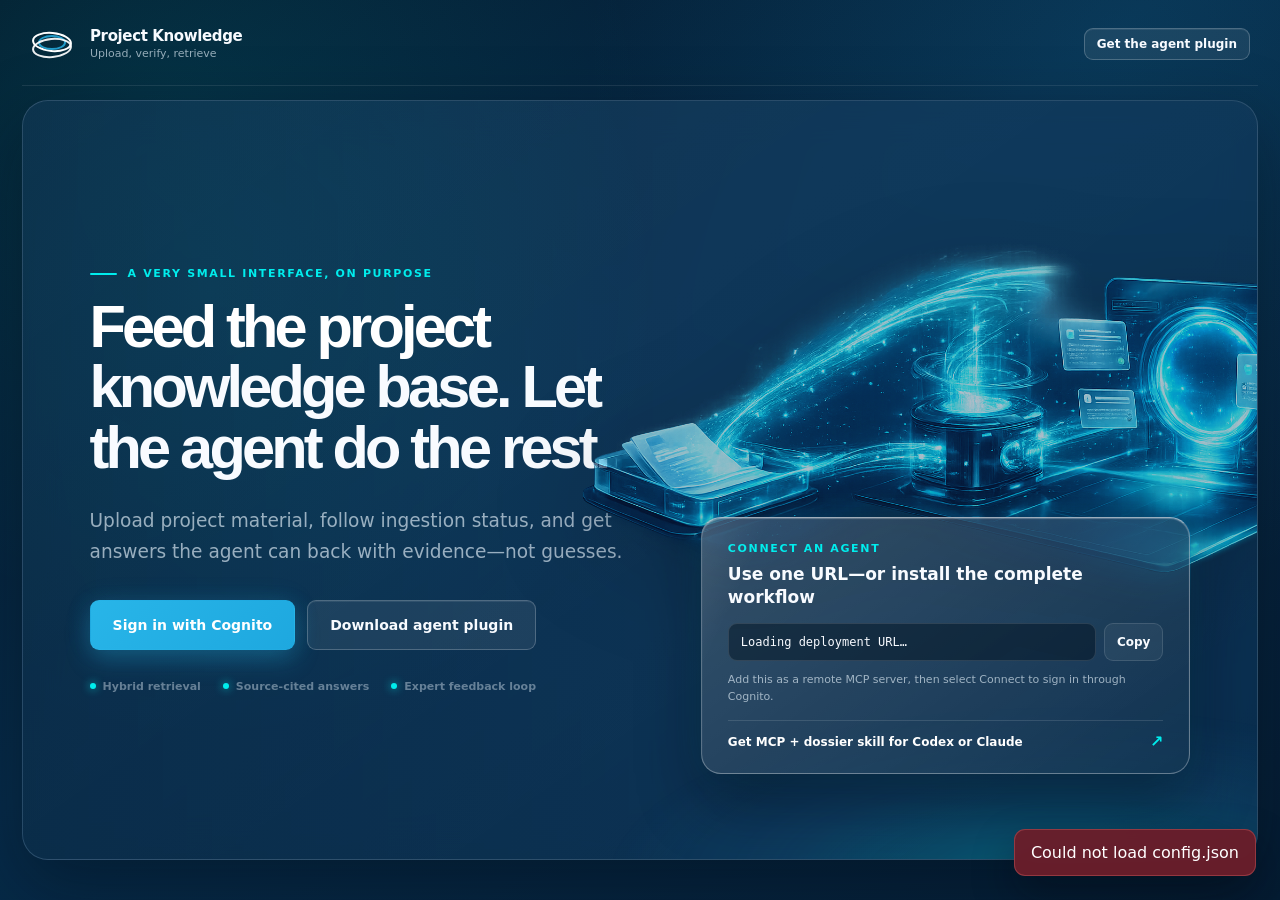
==== frontend/index.html @ a8bb1138 "Add Relay knowledge platform" ====
<!doctype html>
<html lang="en">
  <head>
    <meta charset="utf-8" />
    <meta name="viewport" content="width=device-width, initial-scale=1" />
    <meta name="color-scheme" content="light" />
    <title>Blend Project Knowledge</title>
    <link rel="icon" href="data:image/svg+xml,<svg xmlns=%22http://www.w3.org/2000/svg%22 viewBox=%220 0 64 64%22><rect width=%2264%22 height=%2264%22 rx=%2216%22 fill=%22%2318272f%22/><path d=%22M18 18h16c9 0 14 5 14 12 0 4-2 7-5 9 5 2 7 6 7 11 0 9-6 14-17 14H18V18zm13 18c5 0 7-2 7-6s-2-6-7-6h-3v12h3zm2 21c5 0 8-2 8-7s-3-7-8-7h-5v14h5z%22 fill=%22white%22/></svg>" />
    <link rel="stylesheet" href="styles.css" />
  </head>
  <body>
    <div class="background-stage" aria-hidden="true">
      <div class="ambient ambient-one"></div>
      <div class="ambient ambient-two"></div>
      <img
        class="background-illustration art-loading"
        src="assets/knowledge-orbit.png"
        alt=""
      />
      <img
        class="background-illustration art-login"
        src="assets/knowledge-portal.png"
        alt=""
      />
      <img
        class="background-illustration art-app"
        src="assets/document-agent.png"
        alt=""
      />
      <img
        class="background-illustration art-expert"
        src="assets/knowledge-hub.png"
        alt=""
      />
    </div>

    <main class="shell">
      <header class="topbar">
        <a class="brand" href="/" aria-label="Blend Project Knowledge home">
          <span class="brand-mark" aria-hidden="true">
            <span></span>
          </span>
          <span>
            <strong>Project Knowledge</strong>
            <small>Upload, verify, retrieve</small>
          </span>
        </a>
        <div class="topbar-actions">
          <button class="button button-glass button-small open-plugin" type="button">
            Get the agent plugin
          </button>
          <div id="user-area" class="user-area hidden">
            <span id="user-email" class="user-email"></span>
            <button id="logout-button" class="button button-quiet button-small" type="button">
              Sign out
            </button>
          </div>
        </div>
      </header>

      <section id="loading-view" class="center-card">
        <div class="spinner" aria-hidden="true"></div>
        <h1>Preparing your workspace</h1>
        <p>Loading deployment configuration and checking your session.</p>
      </section>

      <section id="expert-view" class="expert-landing hidden">
        <article class="expert-card panel">
          <div class="expert-intro">
            <p class="eyebrow">Project knowledge request</p>
            <span id="expert-priority" class="expert-priority">Normal priority</span>
          </div>

          <div id="expert-question-content">
            <p id="expert-project" class="expert-project"></p>
            <h1>Share the detail the project record is missing.</h1>
            <p class="expert-lead">
              Your answer will be reviewed for completeness, then added as reusable
              project knowledge when it is sufficient.
            </p>

            <div class="expert-question-card">
              <span>Question</span>
              <p id="expert-question-text"></p>
            </div>

            <div id="expert-context-wrap" class="expert-support-card hidden">
              <h2>Why this is being asked</h2>
              <p id="expert-context"></p>
            </div>

            <div id="expert-review-wrap" class="expert-review-card hidden">
              <h2>What would complete your answer</h2>
              <p id="expert-review"></p>
            </div>

            <form id="expert-answer-form" class="expert-answer-form">
              <label for="expert-answer">Your answer</label>
              <textarea
                id="expert-answer"
                required
                minlength="3"
                maxlength="20000"
                rows="9"
                placeholder="Give a direct, reusable answer with the concrete detail the project team needs."
              ></textarea>
              <div class="expert-actions">
                <p>
                  You can also reply directly to the email that brought you here.
                </p>
                <button id="expert-submit" class="button button-primary" type="submit">
                  Submit for review
                </button>
              </div>
            </form>

            <div id="expert-success" class="expert-result expert-success hidden" role="status">
              <span aria-hidden="true">✓</span>
              <div>
                <h2>Thank you — your answer is on its way.</h2>
                <p>
                  It is being reviewed now. If one small detail is still missing,
                  you may receive a short follow-up.
                </p>
                <a class="button button-quiet" href="/">Open the knowledge workspace</a>
              </div>
            </div>

            <div id="expert-resolved" class="expert-result expert-resolved hidden">
              <span aria-hidden="true">✓</span>
              <div>
                <h2>This question has already been resolved.</h2>
                <p>No further response is needed. Thank you for helping complete the project record.</p>
                <a class="button button-quiet" href="/">Open the knowledge workspace</a>
              </div>
            </div>
          </div>

          <div id="expert-error" class="expert-result expert-error hidden" role="alert">
            <span aria-hidden="true">!</span>
            <div>
              <h1>We could not open this answer link.</h1>
              <p id="expert-error-message">
                The link may be incomplete or no longer available.
              </p>
              <p>Try opening the original email again, or simply reply to it with your answer.</p>
              <a class="button button-quiet" href="/">Open the knowledge workspace</a>
            </div>
          </div>
        </article>
        <p class="expert-privacy">
          This private link is specific to one project question. Please do not forward it.
        </p>
      </section>

      <section id="login-view" class="hero hidden">
        <div class="hero-copy">
          <p class="eyebrow">A very small interface, on purpose</p>
          <h1>Feed the project knowledge base. Let the agent do the rest.</h1>
          <p class="hero-text">
            Upload project material, follow ingestion status, and get answers the
            agent can back with evidence—not guesses.
          </p>
          <div class="hero-actions">
            <button id="login-button" class="button button-primary button-large" type="button">
              Sign in with Cognito
            </button>
            <button class="button button-glass button-large open-plugin" type="button">
              Download agent plugin
            </button>
          </div>
          <div class="hero-proof">
            <span><i></i> Hybrid retrieval</span>
            <span><i></i> Source-cited answers</span>
            <span><i></i> Expert feedback loop</span>
          </div>
        </div>
        <div class="hero-visual" aria-label="Project knowledge network">
          <img src="assets/knowledge-portal.png" alt="" />
          <div class="connect-card">
            <p class="eyebrow">Connect an agent</p>
            <strong>Use one URL—or install the complete workflow</strong>
            <div class="connection-url">
              <input
                id="mcp-url"
                aria-label="Remote MCP URL"
                readonly
                value="Loading deployment URL…"
              />
              <button
                id="copy-mcp-url"
                class="button button-quiet button-small"
                type="button"
              >
                Copy
              </button>
            </div>
            <small id="mcp-connect-help">
              Add this as a remote MCP server, then select Connect to sign in
              through Cognito.
            </small>
            <button class="connect-plugin-link open-plugin" type="button">
              Get MCP + dossier skill for Codex or Claude
              <span aria-hidden="true">↗</span>
            </button>
          </div>
        </div>
      </section>

      <section id="app-view" class="app-grid hidden">
        <section class="global-search-panel panel" aria-label="Search project knowledge">
          <div class="global-search-copy">
            <p class="eyebrow">Across the workspace</p>
            <strong>Find knowledge in every project</strong>
          </div>
          <form id="global-search-form" class="global-search-form" role="search">
            <label class="sr-only" for="global-search-input">Search all projects</label>
            <input
              id="global-search-input"
              type="search"
              required
              minlength="2"
              maxlength="4000"
              autocomplete="off"
              placeholder="Search outcomes, technologies, industries, people…"
            />
            <button id="global-search-submit" class="button button-primary" type="submit">
              Search all projects
            </button>
          </form>
        </section>

        <aside id="workspace-sidebar" class="sidebar panel">
          <div class="panel-heading">
            <div>
              <p class="eyebrow">Workspace</p>
              <h2>Projects</h2>
            </div>
            <button id="show-project-form" class="icon-button" type="button" aria-label="Create project">+</button>
          </div>

          <form id="project-form" class="stack compact hidden">
            <label>
              Project name
              <input id="project-name" required maxlength="200" placeholder="e.g. Snowflake modernization" />
            </label>
            <label>
              Description <span class="muted">optional</span>
              <textarea id="project-description" rows="3" maxlength="2000"></textarea>
            </label>
            <div class="button-row">
              <button class="button button-primary button-small" type="submit">Create</button>
              <button id="cancel-project" class="button button-quiet button-small" type="button">Cancel</button>
            </div>
          </form>

          <div id="project-list" class="project-list" aria-live="polite"></div>
          <div class="sidebar-footer">
            <span class="status-dot"></span>
            <span>Agent API and MCP share the same backend.</span>
          </div>
        </aside>

        <section id="workspace-main" class="main-column">
          <div class="workspace-header panel">
            <div>
              <p class="eyebrow">Selected project</p>
              <h1 id="selected-project-name">Choose a project</h1>
              <p id="selected-project-description" class="muted"></p>
            </div>
            <div class="segmented" role="tablist" aria-label="Workspace sections">
              <button class="segment active" data-tab="documents" type="button">Documents</button>
              <button class="segment" data-tab="questions" type="button">
                Assigned questions
                <span id="question-count" class="count-badge">0</span>
              </button>
            </div>
          </div>

          <div id="documents-tab" class="tab-panel">
            <section class="upload-panel panel">
              <div class="panel-heading">
                <div>
                  <p class="eyebrow">Direct to S3</p>
                  <h2>Upload source material</h2>
                </div>
                <span id="upload-format-note" class="limit-note">PDF · PPTX · DOC · DOCX · TXT · MD · CSV · JSON</span>
              </div>
              <p id="upload-access-note" class="muted">
                Upload access follows the deployment authentication mode.
              </p>
              <label id="drop-zone" class="drop-zone" for="file-input">
                <input id="file-input" type="file" hidden accept=".pdf,.pptx,.doc,.docx,.txt,.md,.csv,.json" />
                <span class="upload-icon" aria-hidden="true">↑</span>
                <strong>Drop a document here</strong>
                <span id="upload-limit-note">or click to choose a file</span>
              </label>
              <div id="upload-progress" class="progress-wrap hidden">
                <div class="progress-meta">
                  <span id="upload-filename"></span>
                  <span id="upload-percent">0%</span>
                </div>
                <div class="progress-track"><div id="progress-bar" class="progress-bar"></div></div>
              </div>
            </section>

            <section class="panel">
              <div class="panel-heading">
                <div>
                  <p class="eyebrow">Ingestion</p>
                  <h2>Project documents</h2>
                </div>
                <button id="refresh-documents" class="button button-quiet button-small" type="button">Refresh</button>
              </div>
              <div id="document-list" class="document-list empty-state">
                Select a project to view its documents.
              </div>
            </section>
          </div>

          <div id="questions-tab" class="tab-panel hidden">
            <section class="question-layout panel">
              <div class="question-list-column">
                <div class="panel-heading">
                  <div>
                    <p class="eyebrow">Human resolution</p>
                    <h2>Your open questions</h2>
                  </div>
                  <button id="refresh-questions" class="button button-quiet button-small" type="button">Refresh</button>
                </div>
                <div id="question-list" class="question-list empty-state">
                  No assigned questions.
                </div>
              </div>

              <div id="answer-pane" class="answer-pane empty-answer">
                <div>
                  <span class="answer-glyph">?</span>
                  <h3>Select a question</h3>
                  <p>The server will review your answer and index it when it is sufficient.</p>
                </div>
              </div>
            </section>
          </div>
        </section>

        <section id="search-results-page" class="search-page panel hidden">
          <div class="search-page-header">
            <button id="close-search-results" class="button button-quiet button-small" type="button">
              ← Back to project
            </button>
            <div>
              <p class="eyebrow">Workspace results</p>
              <h1 id="search-results-title">Search every project</h1>
              <p id="search-results-summary" class="muted">
                Enter a query above to search the same hybrid knowledge index used by the agent.
              </p>
            </div>
          </div>
          <div id="search-results-list" class="search-results-list empty-state" aria-live="polite">
            Search results will appear here.
          </div>
        </section>
      </section>

      <div
        id="plugin-modal"
        class="modal-backdrop hidden"
        role="dialog"
        aria-modal="true"
        aria-labelledby="plugin-modal-title"
      >
        <section class="plugin-modal panel">
          <button
            id="close-plugin-modal"
            class="modal-close"
            type="button"
            aria-label="Close plugin instructions"
          >
            ×
          </button>

          <div class="plugin-modal-hero">
            <div>
              <p class="eyebrow">MCP + guided workflow</p>
              <h2 id="plugin-modal-title">Give your agent the evidence and the method.</h2>
              <p>
                One bundle connects to Project Knowledge and adds the
                source-cited dossier skill. It works with Codex and Claude Code.
              </p>
              <div class="plugin-badges" aria-label="Plugin contents">
                <span>Remote MCP</span>
                <span>Dossier skill</span>
                <span>Inline citations</span>
              </div>
            </div>
            <img src="assets/knowledge-hub.png" alt="" />
          </div>

          <div class="download-step">
            <span class="step-number">1</span>
            <div>
              <strong>Download and extract the bundle</strong>
              <p>
                The archive includes the plugin, skill, MCP configuration, and
                marketplace files for both clients.
              </p>
            </div>
            <a
              id="download-plugin"
              class="button button-primary"
              href="downloads/blend-project-knowledge-bundle.zip"
              download
            >
              Download plugin
            </a>
          </div>

          <div class="client-grid">
            <article class="client-card">
              <div class="client-heading">
                <span class="client-mark">C</span>
                <div>
                  <p class="eyebrow">Codex</p>
                  <h3>Install from the extracted folder</h3>
                </div>
              </div>
              <pre id="codex-install-command"><code>codex plugin marketplace add ~/Downloads/blend-project-knowledge-bundle
codex plugin add blend-project-knowledge@blend360-project-knowledge</code></pre>
              <button
                class="button button-quiet button-small copy-install-command"
                data-copy-target="codex-install-command"
                type="button"
              >
                Copy Codex commands
              </button>
              <small>Start a new thread, then use <code>$create-project-dossier</code>.</small>
            </article>

            <article class="client-card">
              <div class="client-heading">
                <span class="client-mark client-mark-claude">A</span>
                <div>
                  <p class="eyebrow">Claude Code</p>
                  <h3>Install from the extracted folder</h3>
                </div>
              </div>
              <pre id="claude-install-command"><code>claude plugin marketplace add ~/Downloads/blend-project-knowledge-bundle
claude plugin install blend-project-knowledge@blend360-project-knowledge</code></pre>
              <button
                class="button button-quiet button-small copy-install-command"
                data-copy-target="claude-install-command"
                type="button"
              >
                Copy Claude commands
              </button>
              <small>Run <code>/reload-plugins</code>, then use <code>/blend-project-knowledge:create-project-dossier</code>.</small>
            </article>
          </div>

          <div class="mcp-only-note">
            <div>
              <strong>Only need the tools?</strong>
              <span>Copy the MCP URL instead. The plugin is what adds the dossier-writing method.</span>
            </div>
            <button id="copy-mcp-url-modal" class="button button-glass button-small" type="button">
              Copy MCP URL
            </button>
          </div>
        </section>
      </div>

      <div id="toast" class="toast hidden" role="status" aria-live="polite"></div>
    </main>

    <script type="module" src="app.js"></script>
  </body>
</html>
---- frontend/styles.css ----
:root {
  --navy-950: #031525;
  --navy-900: #05233c;
  --navy-850: #073352;
  --navy-800: #0a4165;
  --panel: rgba(7, 48, 82, 0.72);
  --panel-strong: rgba(9, 59, 96, 0.88);
  --panel-soft: rgba(255, 255, 255, 0.045);
  --line: rgba(255, 255, 255, 0.12);
  --line-strong: rgba(255, 255, 255, 0.22);
  --ink: #f8fbff;
  --ink-soft: rgba(229, 241, 251, 0.65);
  --ink-faint: rgba(229, 241, 251, 0.42);
  --blue: #28b5e8;
  --blue-deep: #1389c9;
  --cyan: #00eded;
  --pink: #ff508c;
  --green: #45d39a;
  --amber: #ffad4d;
  --red: #ff7474;
  --shadow: 0 24px 70px rgba(0, 7, 17, 0.36);
  --glow: 0 0 34px rgba(40, 181, 232, 0.22);
  color: var(--ink);
  background: var(--navy-950);
  font-family: Montserrat, "Avenir Next", Avenir, ui-sans-serif, system-ui,
    -apple-system, BlinkMacSystemFont, "Segoe UI", sans-serif;
  font-synthesis: none;
}

* {
  box-sizing: border-box;
}

html {
  min-height: 100%;
  background: var(--navy-950);
}

body {
  position: relative;
  min-height: 100vh;
  margin: 0;
  overflow-x: hidden;
  color: var(--ink);
  background:
    radial-gradient(circle at 13% 15%, rgba(0, 237, 237, 0.1), transparent 30rem),
    radial-gradient(circle at 88% 5%, rgba(40, 181, 232, 0.1), transparent 34rem),
    linear-gradient(145deg, #041a2c 0%, #062b49 45%, #051d34 100%);
}

body::before {
  position: fixed;
  inset: 0;
  z-index: -3;
  content: "";
  pointer-events: none;
  background-image:
    linear-gradient(rgba(255, 255, 255, 0.024) 1px, transparent 1px),
    linear-gradient(90deg, rgba(255, 255, 255, 0.024) 1px, transparent 1px);
  background-size: 46px 46px;
  mask-image: linear-gradient(to bottom, black, rgba(0, 0, 0, 0.6));
}

button,
input,
textarea {
  font: inherit;
}

button {
  cursor: pointer;
}

button:disabled {
  cursor: wait;
  opacity: 0.58;
}

a {
  color: inherit;
}

.hidden {
  display: none !important;
}

.sr-only {
  position: absolute;
  width: 1px;
  height: 1px;
  padding: 0;
  margin: -1px;
  overflow: hidden;
  clip: rect(0, 0, 0, 0);
  white-space: nowrap;
  border: 0;
}

.muted {
  color: var(--ink-soft);
  font-weight: 450;
}

.background-stage {
  position: fixed;
  inset: 0;
  z-index: -2;
  overflow: hidden;
  pointer-events: none;
}

.ambient {
  position: absolute;
  border-radius: 999px;
  filter: blur(12px);
}

.ambient-one {
  width: 760px;
  height: 320px;
  right: -120px;
  bottom: -190px;
  background: radial-gradient(
    ellipse,
    rgba(0, 237, 237, 0.2),
    rgba(40, 181, 232, 0.08) 45%,
    transparent 72%
  );
}

.ambient-two {
  width: 680px;
  height: 680px;
  top: -380px;
  left: -260px;
  background: radial-gradient(circle, rgba(40, 181, 232, 0.13), transparent 68%);
}

.background-illustration {
  position: absolute;
  opacity: 0;
  filter: saturate(1.16) contrast(1.06);
  mix-blend-mode: screen;
  transition: opacity 0.35s ease;
}

.art-loading {
  width: min(980px, 70vw);
  right: -140px;
  top: 8vh;
}

.art-login {
  width: min(900px, 64vw);
  right: -170px;
  top: 8vh;
}

.art-app {
  width: min(820px, 56vw);
  right: -80px;
  top: 16vh;
}

.art-expert {
  width: min(700px, 58vw);
  right: -170px;
  top: 15vh;
}

body[data-view="loading"] .art-loading {
  opacity: 0.14;
}

body[data-view="login"] .art-login {
  opacity: 0.12;
}

body[data-view="app"] .art-app {
  opacity: 0.17;
}

body[data-view="expert"] .art-expert {
  opacity: 0.12;
}

.shell {
  position: relative;
  z-index: 1;
  width: min(1560px, calc(100% - 44px));
  min-height: 100vh;
  margin: 0 auto;
  padding: 18px 0 34px;
}

.topbar {
  display: flex;
  align-items: center;
  justify-content: space-between;
  min-height: 68px;
  padding: 0 8px 16px;
  border-bottom: 1px solid rgba(255, 255, 255, 0.09);
}

.brand {
  display: inline-flex;
  gap: 12px;
  align-items: center;
  color: inherit;
  text-decoration: none;
}

.brand-mark {
  position: relative;
  display: block;
  width: 48px;
  height: 32px;
}

.brand-mark::before,
.brand-mark::after,
.brand-mark > span {
  position: absolute;
  left: 2px;
  width: 36px;
  height: 16px;
  content: "";
  border: 2px solid #fff;
  border-radius: 50%;
}

.brand-mark::before {
  top: 4px;
  transform: rotate(5deg);
}

.brand-mark::after {
  top: 10px;
  transform: rotate(-5deg);
  opacity: 0.92;
}

.brand-mark > span {
  top: 7px;
  left: 8px;
  width: 28px;
  height: 15px;
  border-color: var(--blue);
  opacity: 0.82;
}

.brand strong,
.brand small {
  display: block;
}

.brand strong {
  font-size: 15px;
  letter-spacing: -0.025em;
}

.brand small {
  margin-top: 2px;
  color: var(--ink-soft);
  font-size: 11px;
}

.topbar-actions,
.user-area {
  display: flex;
  align-items: center;
  gap: 11px;
}

.user-email {
  color: var(--ink-soft);
  font-size: 12px;
  font-weight: 650;
}

.panel,
.center-card,
.hero {
  border: 1px solid var(--line);
  background:
    linear-gradient(145deg, rgba(255, 255, 255, 0.055), rgba(255, 255, 255, 0.015)),
    var(--panel);
  box-shadow: var(--shadow);
  backdrop-filter: blur(20px) saturate(125%);
  -webkit-backdrop-filter: blur(20px) saturate(125%);
}

.panel {
  border-radius: 18px;
}

.center-card {
  position: relative;
  width: min(620px, 100%);
  margin: 15vh auto;
  padding: 64px;
  overflow: hidden;
  border-radius: 28px;
  text-align: center;
}

.center-card::after {
  position: absolute;
  right: -80px;
  bottom: -130px;
  width: 350px;
  height: 260px;
  content: "";
  border-radius: 50%;
  background: radial-gradient(circle, rgba(0, 237, 237, 0.16), transparent 68%);
}

.center-card h1 {
  margin: 22px 0 9px;
  font-size: 32px;
  letter-spacing: -0.045em;
}

.center-card p {
  margin: 0;
  color: var(--ink-soft);
}

.spinner {
  width: 40px;
  height: 40px;
  margin: auto;
  border: 3px solid rgba(255, 255, 255, 0.13);
  border-top-color: var(--cyan);
  border-radius: 50%;
  box-shadow: 0 0 18px rgba(0, 237, 237, 0.2);
  animation: spin 0.8s linear infinite;
}

@keyframes spin {
  to {
    transform: rotate(360deg);
  }
}

.eyebrow {
  margin: 0 0 8px;
  color: var(--cyan);
  font-size: 11px;
  font-weight: 800;
  letter-spacing: 0.15em;
  text-transform: uppercase;
}

.hero {
  position: relative;
  display: grid;
  grid-template-columns: minmax(0, 1.04fr) minmax(430px, 0.96fr);
  gap: clamp(24px, 3vw, 48px);
  align-items: stretch;
  min-height: min(760px, calc(100vh - 116px));
  margin-top: 14px;
  padding: clamp(48px, 5.2vw, 76px);
  overflow: hidden;
  border-radius: 26px;
  isolation: isolate;
}

.hero::before {
  position: absolute;
  inset: 0;
  z-index: -2;
  content: "";
  background:
    linear-gradient(90deg, rgba(3, 31, 53, 0.4), transparent 54%),
    radial-gradient(circle at 15% 25%, rgba(0, 237, 237, 0.08), transparent 38%);
}

.hero::after {
  position: absolute;
  right: -4%;
  bottom: -185px;
  left: 48%;
  z-index: -1;
  height: 330px;
  content: "";
  background: radial-gradient(
    ellipse at 64% 50%,
    rgba(0, 237, 237, 0.24),
    rgba(40, 181, 232, 0.08) 45%,
    transparent 72%
  );
  filter: blur(8px);
}

.hero-copy {
  z-index: 2;
  display: flex;
  flex-direction: column;
  justify-content: center;
  max-width: 710px;
  padding: 18px 0;
}

.hero-copy > .eyebrow {
  display: flex;
  gap: 11px;
  align-items: center;
  margin-bottom: 17px;
}

.hero-copy > .eyebrow::before {
  width: 27px;
  height: 2px;
  content: "";
  border-radius: 2px;
  background: currentColor;
}

.hero h1 {
  max-width: 690px;
  margin: 0;
  font-family: "Space Grotesk", Montserrat, "Avenir Next", sans-serif;
  font-size: clamp(50px, 4.65vw, 70px);
  font-weight: 720;
  line-height: 1.01;
  letter-spacing: -0.064em;
}

.hero h1::first-line {
  color: #fff;
}

.hero-text {
  max-width: 630px;
  margin: 28px 0 32px;
  color: var(--ink-soft);
  font-size: clamp(17px, 1.45vw, 21px);
  line-height: 1.67;
}

.hero-actions {
  display: flex;
  flex-wrap: wrap;
  gap: 12px;
}

.hero-proof {
  display: flex;
  flex-wrap: wrap;
  gap: 10px 22px;
  margin-top: 30px;
  color: var(--ink-faint);
  font-size: 11px;
  font-weight: 650;
}

.hero-proof span {
  display: inline-flex;
  gap: 7px;
  align-items: center;
}

.hero-proof i {
  width: 6px;
  height: 6px;
  border-radius: 50%;
  background: var(--cyan);
  box-shadow: 0 0 9px rgba(0, 237, 237, 0.8);
}

.hero-visual {
  position: relative;
  z-index: 2;
  min-height: 560px;
  overflow: visible;
}

.hero-visual > img {
  position: absolute;
  top: 45%;
  left: 50%;
  width: min(820px, 64vw);
  max-width: none;
  transform: translate(-46%, -56%);
  opacity: 0.68;
  filter: saturate(1.2) contrast(1.06) drop-shadow(0 22px 50px rgba(0, 0, 0, 0.24));
  mix-blend-mode: screen;
}

.connect-card {
  position: absolute;
  right: 0;
  bottom: 18px;
  left: 4%;
  z-index: 3;
  padding: 24px 26px 22px;
  overflow: hidden;
  border: 1px solid rgba(255, 255, 255, 0.3);
  border-top-color: rgba(255, 255, 255, 0.58);
  border-radius: 20px;
  background:
    linear-gradient(145deg, rgba(255, 255, 255, 0.18), rgba(255, 255, 255, 0.045)),
    rgba(5, 40, 70, 0.58);
  box-shadow:
    inset 0 1px 1px rgba(255, 255, 255, 0.28),
    0 28px 62px rgba(0, 8, 18, 0.42),
    0 0 38px rgba(0, 237, 237, 0.08);
  backdrop-filter: blur(24px) saturate(150%);
}

.connect-card::before {
  position: absolute;
  inset: 0;
  content: "";
  pointer-events: none;
  background: linear-gradient(
    115deg,
    transparent 18%,
    rgba(255, 255, 255, 0.18) 42%,
    transparent 68%
  );
  transform: translateX(-70%);
  animation: sheen 7s ease-in-out infinite;
}

@keyframes sheen {
  0%,
  58% {
    transform: translateX(-70%);
  }
  78%,
  100% {
    transform: translateX(90%);
  }
}

.connect-card > strong {
  position: relative;
  display: block;
  margin-bottom: 15px;
  font-size: 17px;
  line-height: 1.35;
}

.connect-card small {
  position: relative;
  display: block;
  margin-top: 11px;
  color: var(--ink-soft);
  font-size: 11px;
  line-height: 1.5;
}

.connection-url {
  position: relative;
  display: flex;
  gap: 8px;
}

.connection-url input {
  min-width: 0;
  font-family: ui-monospace, SFMono-Regular, Menlo, monospace;
  font-size: 12px;
}

.connection-url .button {
  flex: 0 0 auto;
}

.connect-plugin-link {
  position: relative;
  display: flex;
  align-items: center;
  justify-content: space-between;
  width: 100%;
  margin-top: 15px;
  padding: 11px 0 0;
  border: 0;
  border-top: 1px solid rgba(255, 255, 255, 0.12);
  color: #fff;
  background: transparent;
  font-size: 12px;
  font-weight: 760;
  text-align: left;
}

.connect-plugin-link span {
  color: var(--cyan);
  font-size: 16px;
}

.button {
  border: 1px solid transparent;
  border-radius: 9px;
  padding: 11px 17px;
  color: var(--ink);
  font-weight: 730;
  text-decoration: none;
  transition:
    transform 0.16s ease,
    border-color 0.16s ease,
    background 0.16s ease,
    box-shadow 0.16s ease;
}

.button:hover {
  transform: translateY(-1px);
}

.button:focus-visible,
.icon-button:focus-visible,
.segment:focus-visible,
.project-button:focus-visible,
.question-button:focus-visible,
.modal-close:focus-visible,
.connect-plugin-link:focus-visible {
  outline: 2px solid var(--cyan);
  outline-offset: 3px;
}

.button-primary {
  color: #fff;
  background: linear-gradient(135deg, var(--blue), #1ea8df);
  box-shadow:
    0 10px 24px rgba(40, 181, 232, 0.26),
    0 0 26px rgba(40, 181, 232, 0.12);
}

.button-primary:hover {
  background: linear-gradient(135deg, #37c5f5, var(--blue));
  box-shadow:
    0 14px 30px rgba(40, 181, 232, 0.3),
    0 0 34px rgba(0, 237, 237, 0.12);
}

.button-glass {
  border-color: rgba(255, 255, 255, 0.22);
  background: rgba(255, 255, 255, 0.07);
  box-shadow: inset 0 1px 0 rgba(255, 255, 255, 0.08);
}

.button-glass:hover {
  border-color: rgba(0, 237, 237, 0.38);
  background: rgba(0, 237, 237, 0.08);
}

.button-quiet {
  border-color: rgba(255, 255, 255, 0.12);
  background: rgba(255, 255, 255, 0.055);
}

.button-quiet:hover {
  border-color: rgba(255, 255, 255, 0.24);
  background: rgba(255, 255, 255, 0.09);
}

.button-large {
  min-height: 50px;
  padding: 14px 22px;
  font-size: 14px;
}

.button-small {
  padding: 8px 12px;
  font-size: 12px;
}

.button-row {
  display: flex;
  gap: 8px;
}

.icon-button {
  display: grid;
  width: 34px;
  height: 34px;
  padding: 0;
  place-items: center;
  border: 1px solid var(--line);
  border-radius: 9px;
  color: white;
  background: rgba(255, 255, 255, 0.055);
  font-size: 21px;
  line-height: 1;
}

.icon-button:hover {
  border-color: rgba(0, 237, 237, 0.42);
  background: rgba(0, 237, 237, 0.08);
}

label {
  display: grid;
  gap: 7px;
  color: rgba(255, 255, 255, 0.82);
  font-size: 12px;
  font-weight: 720;
}

input,
textarea {
  width: 100%;
  padding: 11px 12px;
  border: 1px solid var(--line);
  border-radius: 9px;
  outline: none;
  color: var(--ink);
  background: rgba(1, 18, 32, 0.48);
}

input::placeholder,
textarea::placeholder {
  color: rgba(226, 240, 250, 0.34);
}

input:focus,
textarea:focus {
  border-color: rgba(0, 237, 237, 0.54);
  box-shadow: 0 0 0 3px rgba(0, 237, 237, 0.09);
}

textarea {
  line-height: 1.55;
  resize: vertical;
}

.app-grid {
  display: grid;
  grid-template-columns: 286px minmax(0, 1fr);
  gap: 18px;
  align-items: start;
  margin-top: 18px;
}

.sidebar {
  position: sticky;
  top: 16px;
  display: flex;
  flex-direction: column;
  min-height: calc(100vh - 106px);
  padding: 24px 22px;
  overflow: hidden;
}

.sidebar::before {
  position: absolute;
  right: -82px;
  bottom: 52px;
  width: 390px;
  height: 390px;
  content: "";
  pointer-events: none;
  background: url("assets/document-agent.png") center / contain no-repeat;
  opacity: 0.1;
  filter: saturate(1.2);
  mix-blend-mode: screen;
}

.sidebar::after {
  position: absolute;
  right: -130px;
  bottom: -180px;
  width: 320px;
  height: 320px;
  content: "";
  pointer-events: none;
  border-radius: 50%;
  background: radial-gradient(circle, rgba(0, 237, 237, 0.09), transparent 68%);
}

.main-column {
  display: grid;
  gap: 16px;
  min-width: 0;
}

.workspace-header {
  display: flex;
  gap: 20px;
  align-items: flex-end;
  justify-content: space-between;
  padding: 22px 26px;
  background: rgba(5, 39, 67, 0.55);
  box-shadow: 0 15px 40px rgba(0, 7, 17, 0.22);
}

.workspace-header h1 {
  margin: 0;
  font-size: 29px;
  letter-spacing: -0.045em;
}

.workspace-header p:last-child {
  margin: 6px 0 0;
}

.panel-heading {
  position: relative;
  z-index: 1;
  display: flex;
  gap: 16px;
  align-items: center;
  justify-content: space-between;
  margin-bottom: 18px;
}

.panel-heading h2 {
  margin: 0;
  font-size: 19px;
  letter-spacing: -0.035em;
}

.stack {
  display: grid;
  gap: 13px;
}

.compact {
  padding: 15px;
  margin: 4px 0 15px;
  border: 1px solid var(--line);
  border-radius: 13px;
  background: rgba(1, 18, 32, 0.26);
}

.project-list {
  position: relative;
  z-index: 1;
  display: grid;
  gap: 7px;
}

.project-button {
  width: 100%;
  padding: 12px 13px;
  border: 1px solid transparent;
  border-radius: 0 11px 11px 0;
  color: var(--ink);
  background: transparent;
  text-align: left;
}

.project-button strong,
.project-button span {
  display: block;
}

.project-button span {
  margin-top: 4px;
  overflow: hidden;
  color: var(--ink-faint);
  font-family: ui-monospace, SFMono-Regular, Menlo, monospace;
  font-size: 10px;
  text-overflow: ellipsis;
  white-space: nowrap;
}

.project-button:hover {
  background: rgba(255, 255, 255, 0.045);
}

.project-button.active {
  border-left: 3px solid var(--blue);
  background: linear-gradient(90deg, rgba(40, 181, 232, 0.17), rgba(40, 181, 232, 0.035));
  box-shadow: 0 0 24px rgba(40, 181, 232, 0.1);
}

.sidebar-footer {
  z-index: 1;
  display: flex;
  gap: 9px;
  align-items: flex-start;
  margin-top: auto;
  padding-top: 25px;
  color: var(--ink-faint);
  font-size: 11px;
  line-height: 1.45;
}

.status-dot {
  flex: 0 0 auto;
  width: 7px;
  height: 7px;
  margin-top: 4px;
  border-radius: 50%;
  background: var(--green);
  box-shadow: 0 0 9px rgba(69, 211, 154, 0.72);
}

.segmented {
  display: inline-flex;
  gap: 4px;
  padding: 4px;
  border: 1px solid var(--line);
  border-radius: 999px;
  background: rgba(255, 255, 255, 0.045);
}

.segment {
  padding: 9px 15px;
  border: 0;
  border-radius: 999px;
  color: var(--ink-soft);
  background: transparent;
  font-size: 12px;
  font-weight: 700;
}

.segment.active {
  color: #fff;
  background: var(--blue);
  box-shadow: 0 0 20px rgba(40, 181, 232, 0.36);
}

.count-badge {
  display: inline-grid;
  min-width: 18px;
  height: 18px;
  padding: 0 5px;
  margin-left: 4px;
  place-items: center;
  border-radius: 999px;
  color: white;
  background: rgba(255, 255, 255, 0.16);
  font-size: 10px;
}

.tab-panel {
  display: grid;
  gap: 16px;
}

.upload-panel,
.tab-panel > .panel {
  padding: 23px 26px;
}

.limit-note {
  color: var(--ink-faint);
  font-family: ui-monospace, SFMono-Regular, Menlo, monospace;
  font-size: 9px;
  letter-spacing: 0.04em;
}

.drop-zone {
  min-height: 142px;
  align-content: center;
  place-items: center;
  gap: 7px;
  border: 1.5px dashed rgba(0, 237, 237, 0.38);
  border-radius: 14px;
  color: var(--ink-soft);
  background: rgba(0, 237, 237, 0.035);
  text-align: center;
  transition:
    transform 0.15s ease,
    border-color 0.15s ease,
    background 0.15s ease;
}

.drop-zone strong {
  color: var(--ink);
  font-size: 15px;
}

.drop-zone.dragging,
.drop-zone:hover {
  border-color: var(--cyan);
  background: rgba(0, 237, 237, 0.075);
  transform: translateY(-1px);
}

.upload-icon {
  display: grid;
  width: 40px;
  height: 40px;
  margin-bottom: 4px;
  place-items: center;
  border-radius: 10px;
  color: white;
  background: linear-gradient(135deg, var(--blue), var(--cyan));
  box-shadow: 0 8px 20px rgba(40, 181, 232, 0.26);
  font-size: 21px;
}

.progress-wrap {
  margin-top: 17px;
}

.progress-meta {
  display: flex;
  gap: 10px;
  justify-content: space-between;
  margin-bottom: 7px;
  color: var(--ink-soft);
  font-size: 11px;
}

.progress-track {
  height: 6px;
  overflow: hidden;
  border-radius: 999px;
  background: rgba(255, 255, 255, 0.09);
}

.progress-bar {
  width: 0;
  height: 100%;
  border-radius: inherit;
  background: linear-gradient(90deg, var(--blue), var(--cyan));
  box-shadow: 0 0 10px rgba(0, 237, 237, 0.45);
  transition: width 0.18s ease;
}

.document-list {
  display: grid;
  gap: 7px;
}

.document-row {
  display: grid;
  grid-template-columns: minmax(0, 1fr) auto;
  gap: 14px;
  align-items: center;
  padding: 13px 15px;
  border: 1px solid var(--line);
  border-radius: 12px;
  background: rgba(255, 255, 255, 0.028);
}

.document-main {
  display: flex;
  min-width: 0;
  gap: 13px;
  align-items: center;
}

.file-icon {
  display: grid;
  flex: 0 0 auto;
  width: 36px;
  height: 39px;
  place-items: center;
  border: 1px solid rgba(40, 181, 232, 0.35);
  border-radius: 8px;
  color: var(--cyan);
  background: rgba(40, 181, 232, 0.12);
  font-family: ui-monospace, SFMono-Regular, Menlo, monospace;
  font-size: 9px;
  font-weight: 850;
  text-transform: uppercase;
}

.document-copy {
  min-width: 0;
}

.document-copy strong {
  display: block;
  overflow: hidden;
  font-size: 13px;
  text-overflow: ellipsis;
  white-space: nowrap;
}

.document-copy span {
  display: block;
  margin-top: 4px;
  color: var(--ink-faint);
  font-size: 10px;
}

.document-controls {
  display: flex;
  gap: 12px;
  align-items: center;
}

.document-downloads {
  display: flex;
  gap: 6px;
}

.document-download-button {
  padding: 6px 9px;
  border: 1px solid rgba(255, 255, 255, 0.14);
  border-radius: 8px;
  color: var(--ink-soft);
  background: rgba(255, 255, 255, 0.04);
  font-size: 10px;
  font-weight: 750;
}

.document-download-button:hover:not(:disabled) {
  border-color: rgba(0, 237, 237, 0.45);
  color: var(--cyan);
  background: rgba(0, 237, 237, 0.08);
}

.document-download-button:disabled {
  cursor: not-allowed;
  opacity: 0.38;
}

.status-pill {
  padding: 5px 10px;
  border: 1px solid currentColor;
  border-radius: 999px;
  font-size: 10px;
  font-weight: 830;
  letter-spacing: 0.035em;
}

.status-ready {
  color: var(--green);
  background: rgba(69, 211, 154, 0.08);
  box-shadow: 0 0 12px rgba(69, 211, 154, 0.12);
}

.status-failed {
  color: var(--red);
  background: rgba(255, 116, 116, 0.08);
}

.status-working {
  color: var(--amber);
  background: rgba(255, 173, 77, 0.08);
  box-shadow: 0 0 12px rgba(255, 173, 77, 0.14);
}

.empty-state {
  display: grid;
  min-height: 130px;
  place-items: center;
  color: var(--ink-soft);
  text-align: center;
}

.question-layout {
  display: grid;
  grid-template-columns: minmax(330px, 0.85fr) minmax(420px, 1.15fr);
  min-height: 610px;
  padding: 0 !important;
  overflow: hidden;
}

.question-list-column {
  padding: 25px;
  border-right: 1px solid var(--line);
}

.question-list {
  display: grid;
  gap: 8px;
  align-content: start;
}

.question-button {
  width: 100%;
  padding: 14px;
  border: 1px solid var(--line);
  border-radius: 12px;
  color: var(--ink);
  background: rgba(255, 255, 255, 0.028);
  text-align: left;
}

.question-button:hover,
.question-button.active {
  border-color: rgba(0, 237, 237, 0.3);
  background: rgba(0, 237, 237, 0.055);
}

.question-button strong {
  display: -webkit-box;
  overflow: hidden;
  line-height: 1.38;
  -webkit-box-orient: vertical;
  -webkit-line-clamp: 3;
}

.question-meta {
  display: flex;
  gap: 8px;
  justify-content: space-between;
  margin-top: 9px;
  color: var(--ink-faint);
  font-size: 10px;
}

.answer-pane {
  padding: 34px;
}

.empty-answer {
  display: grid;
  place-items: center;
  color: var(--ink-soft);
  text-align: center;
}

.empty-answer > div {
  max-width: 320px;
}

.answer-glyph {
  display: grid;
  width: 55px;
  height: 55px;
  margin: 0 auto 15px;
  place-items: center;
  border: 1px solid rgba(0, 237, 237, 0.35);
  border-radius: 17px;
  color: var(--cyan);
  background: rgba(0, 237, 237, 0.08);
  box-shadow: 0 0 24px rgba(0, 237, 237, 0.1);
  font-size: 29px;
}

.answer-pane h3 {
  margin: 0;
  color: var(--ink);
  font-size: 24px;
  letter-spacing: -0.04em;
}

.answer-pane p {
  line-height: 1.6;
}

.answer-form {
  display: grid;
  gap: 18px;
}

.question-context,
.review-feedback {
  padding: 17px;
  border: 1px solid var(--line);
  border-radius: 13px;
  background: rgba(255, 255, 255, 0.035);
}

.review-feedback {
  border-color: rgba(255, 173, 77, 0.2);
  background: rgba(255, 173, 77, 0.07);
}

.question-context h4,
.review-feedback h4 {
  margin: 0 0 8px;
}

.question-context p,
.review-feedback p {
  margin: 0;
  white-space: pre-wrap;
}

.answer-form textarea {
  min-height: 240px;
}

.review-note {
  color: var(--ink-soft);
  font-size: 11px;
  line-height: 1.5;
}

.expert-landing {
  width: min(900px, 100%);
  margin: clamp(34px, 6vh, 72px) auto 40px;
}

.expert-card {
  position: relative;
  padding: clamp(32px, 5vw, 58px);
  overflow: hidden;
}

.expert-card::after {
  position: absolute;
  right: -150px;
  bottom: -190px;
  width: 420px;
  height: 420px;
  content: "";
  pointer-events: none;
  border-radius: 50%;
  background: radial-gradient(circle, rgba(0, 237, 237, 0.12), transparent 66%);
}

.expert-intro {
  display: flex;
  gap: 16px;
  align-items: center;
  justify-content: space-between;
  margin-bottom: 24px;
}

.expert-intro .eyebrow {
  margin: 0;
}

.expert-priority {
  flex: 0 0 auto;
  padding: 7px 11px;
  border: 1px solid var(--line);
  border-radius: 999px;
  color: var(--ink-soft);
  background: rgba(255, 255, 255, 0.055);
  font-size: 10px;
  font-weight: 820;
  letter-spacing: 0.035em;
  text-transform: uppercase;
}

.expert-priority-high {
  color: var(--amber);
  border-color: rgba(255, 173, 77, 0.25);
  background: rgba(255, 173, 77, 0.08);
}

.expert-priority-low {
  color: var(--cyan);
  border-color: rgba(0, 237, 237, 0.22);
  background: rgba(0, 237, 237, 0.07);
}

.expert-project {
  margin: 0 0 11px;
  color: var(--blue);
  font-size: 13px;
  font-weight: 780;
}

.expert-card h1 {
  max-width: 720px;
  margin: 0;
  font-size: clamp(36px, 4.8vw, 54px);
  line-height: 1.04;
  letter-spacing: -0.055em;
}

.expert-lead {
  max-width: 680px;
  margin: 21px 0 30px;
  color: var(--ink-soft);
  font-size: 16px;
  line-height: 1.65;
}

.expert-question-card {
  padding: 24px 26px;
  border: 1px solid var(--line-strong);
  border-radius: 16px;
  background: rgba(255, 255, 255, 0.045);
}

.expert-question-card span {
  color: var(--cyan);
  font-size: 10px;
  font-weight: 850;
  letter-spacing: 0.12em;
  text-transform: uppercase;
}

.expert-question-card p {
  margin: 10px 0 0;
  font-size: clamp(20px, 3vw, 25px);
  font-weight: 700;
  line-height: 1.42;
  letter-spacing: -0.025em;
  white-space: pre-wrap;
}

.expert-support-card,
.expert-review-card {
  padding: 18px 20px;
  margin-top: 15px;
  border: 1px solid rgba(40, 181, 232, 0.17);
  border-radius: 13px;
  color: var(--ink-soft);
  background: rgba(40, 181, 232, 0.065);
}

.expert-review-card {
  border-color: rgba(255, 173, 77, 0.19);
  background: rgba(255, 173, 77, 0.07);
}

.expert-support-card h2,
.expert-review-card h2 {
  margin: 0 0 7px;
  color: var(--ink);
  font-size: 13px;
}

.expert-support-card p,
.expert-review-card p {
  margin: 0;
  line-height: 1.6;
  white-space: pre-wrap;
}

.expert-answer-form {
  display: grid;
  gap: 12px;
  margin-top: 28px;
}

.expert-answer-form label {
  font-size: 13px;
}

.expert-answer-form textarea {
  min-height: 210px;
  padding: 15px;
  font-size: 15px;
}

.expert-actions {
  display: flex;
  gap: 24px;
  align-items: center;
  justify-content: space-between;
}

.expert-actions p {
  max-width: 430px;
  margin: 0;
  color: var(--ink-soft);
  font-size: 11px;
  line-height: 1.5;
}

.expert-actions .button {
  flex: 0 0 auto;
}

.expert-result {
  display: grid;
  grid-template-columns: auto minmax(0, 1fr);
  gap: 17px;
  padding: 24px;
  margin-top: 30px;
  border-radius: 16px;
}

.expert-result > span {
  display: grid;
  width: 42px;
  height: 42px;
  place-items: center;
  border-radius: 12px;
  color: #071d30;
  background: var(--green);
  font-size: 21px;
  font-weight: 850;
}

.expert-result h2,
.expert-result h1 {
  margin: 0;
  font-size: 22px;
  line-height: 1.25;
  letter-spacing: -0.035em;
}

.expert-result p {
  margin: 8px 0 17px;
  color: var(--ink-soft);
  line-height: 1.55;
}

.expert-result .button {
  display: inline-block;
  text-decoration: none;
}

.expert-success {
  border: 1px solid rgba(69, 211, 154, 0.2);
  background: rgba(69, 211, 154, 0.07);
}

.expert-resolved {
  border: 1px solid var(--line);
  background: rgba(255, 255, 255, 0.035);
}

.expert-error {
  margin: 0;
  border: 1px solid rgba(255, 116, 116, 0.22);
  background: rgba(255, 116, 116, 0.06);
}

.expert-error > span {
  color: white;
  background: var(--red);
}

.expert-error h1 {
  font-size: 27px;
  letter-spacing: -0.04em;
}

.expert-privacy {
  margin: 17px auto 0;
  color: var(--ink-faint);
  font-size: 11px;
  line-height: 1.5;
  text-align: center;
}

.modal-backdrop {
  position: fixed;
  inset: 0;
  z-index: 100;
  display: grid;
  padding: 26px;
  overflow-y: auto;
  place-items: center;
  background: rgba(1, 13, 24, 0.76);
  backdrop-filter: blur(14px);
  -webkit-backdrop-filter: blur(14px);
}

body.modal-open {
  overflow: hidden;
}

.plugin-modal {
  position: relative;
  width: min(1040px, 100%);
  max-height: calc(100vh - 52px);
  padding: clamp(24px, 4vw, 42px);
  overflow: auto;
  border-color: rgba(255, 255, 255, 0.2);
  background:
    radial-gradient(circle at 88% 8%, rgba(0, 237, 237, 0.09), transparent 23rem),
    linear-gradient(145deg, rgba(9, 61, 100, 0.97), rgba(3, 28, 50, 0.97));
  box-shadow:
    0 40px 100px rgba(0, 5, 13, 0.58),
    0 0 70px rgba(40, 181, 232, 0.08);
}

.modal-close {
  position: absolute;
  top: 16px;
  right: 17px;
  z-index: 3;
  display: grid;
  width: 36px;
  height: 36px;
  padding: 0;
  place-items: center;
  border: 1px solid var(--line);
  border-radius: 50%;
  color: var(--ink);
  background: rgba(255, 255, 255, 0.06);
  font-size: 23px;
  line-height: 1;
}

.plugin-modal-hero {
  position: relative;
  display: grid;
  grid-template-columns: minmax(0, 1.35fr) minmax(220px, 0.65fr);
  gap: 24px;
  align-items: center;
  min-height: 220px;
  padding: 6px 0 26px;
  overflow: hidden;
  border-bottom: 1px solid var(--line);
}

.plugin-modal-hero > div {
  position: relative;
  z-index: 2;
}

.plugin-modal-hero h2 {
  max-width: 650px;
  margin: 0;
  font-size: clamp(32px, 4.2vw, 49px);
  line-height: 1.04;
  letter-spacing: -0.055em;
}

.plugin-modal-hero p:not(.eyebrow) {
  max-width: 660px;
  margin: 17px 0 0;
  color: var(--ink-soft);
  line-height: 1.58;
}

.plugin-modal-hero > img {
  position: absolute;
  top: 47%;
  right: -80px;
  width: 390px;
  transform: translateY(-50%);
  opacity: 0.54;
  filter: saturate(1.15);
  mix-blend-mode: screen;
}

.plugin-badges {
  display: flex;
  flex-wrap: wrap;
  gap: 8px;
  margin-top: 19px;
}

.plugin-badges span {
  padding: 6px 10px;
  border: 1px solid rgba(0, 237, 237, 0.2);
  border-radius: 999px;
  color: rgba(230, 251, 255, 0.78);
  background: rgba(0, 237, 237, 0.055);
  font-size: 10px;
  font-weight: 720;
}

.download-step {
  display: grid;
  grid-template-columns: auto minmax(0, 1fr) auto;
  gap: 15px;
  align-items: center;
  padding: 22px 0;
}

.step-number {
  display: grid;
  width: 34px;
  height: 34px;
  place-items: center;
  border: 1px solid rgba(0, 237, 237, 0.3);
  border-radius: 50%;
  color: var(--cyan);
  background: rgba(0, 237, 237, 0.07);
  font-size: 13px;
  font-weight: 820;
}

.download-step strong {
  display: block;
  font-size: 15px;
}

.download-step p {
  margin: 5px 0 0;
  color: var(--ink-soft);
  font-size: 12px;
  line-height: 1.45;
}

.client-grid {
  display: grid;
  grid-template-columns: repeat(2, minmax(0, 1fr));
  gap: 13px;
}

.client-card {
  min-width: 0;
  padding: 19px;
  border: 1px solid var(--line);
  border-radius: 14px;
  background: rgba(255, 255, 255, 0.035);
}

.client-heading {
  display: flex;
  gap: 12px;
  align-items: center;
}

.client-heading .eyebrow {
  margin-bottom: 3px;
}

.client-heading h3 {
  margin: 0;
  font-size: 15px;
}

.client-mark {
  display: grid;
  flex: 0 0 auto;
  width: 38px;
  height: 38px;
  place-items: center;
  border: 1px solid rgba(40, 181, 232, 0.35);
  border-radius: 11px;
  color: var(--cyan);
  background: rgba(40, 181, 232, 0.1);
  font-weight: 850;
}

.client-mark-claude {
  color: #ffc19b;
  border-color: rgba(255, 145, 96, 0.32);
  background: rgba(255, 145, 96, 0.09);
}

.client-card pre {
  min-height: 94px;
  padding: 13px;
  margin: 16px 0 11px;
  overflow: auto;
  border: 1px solid rgba(255, 255, 255, 0.1);
  border-radius: 9px;
  color: rgba(231, 246, 255, 0.78);
  background: rgba(0, 12, 23, 0.46);
  font-family: ui-monospace, SFMono-Regular, Menlo, monospace;
  font-size: 10.5px;
  line-height: 1.55;
  white-space: pre-wrap;
  word-break: break-word;
}

.client-card small {
  display: block;
  margin-top: 11px;
  color: var(--ink-faint);
  font-size: 10px;
  line-height: 1.5;
}

.client-card code {
  color: rgba(231, 246, 255, 0.82);
  font-family: ui-monospace, SFMono-Regular, Menlo, monospace;
}

.mcp-only-note {
  display: flex;
  gap: 18px;
  align-items: center;
  justify-content: space-between;
  padding: 17px 0 0;
  margin-top: 18px;
  border-top: 1px solid var(--line);
}

.mcp-only-note strong,
.mcp-only-note span {
  display: block;
}

.mcp-only-note span {
  margin-top: 4px;
  color: var(--ink-soft);
  font-size: 11px;
}

.global-search-panel {
  display: grid;
  grid-column: 1 / -1;
  grid-template-columns: minmax(220px, 0.42fr) minmax(420px, 1.58fr);
  gap: 26px;
  align-items: center;
  padding: 18px 22px;
  background:
    linear-gradient(90deg, rgba(0, 237, 237, 0.045), transparent 42%),
    rgba(5, 39, 67, 0.6);
  box-shadow: 0 15px 40px rgba(0, 7, 17, 0.2);
}

.global-search-copy strong {
  display: block;
  font-size: 16px;
  letter-spacing: -0.025em;
}

.global-search-copy .eyebrow {
  margin-bottom: 4px;
}

.global-search-form {
  display: grid;
  grid-template-columns: minmax(0, 1fr) auto;
  gap: 9px;
}

.global-search-form input {
  min-height: 44px;
  padding-left: 15px;
  border-color: rgba(0, 237, 237, 0.2);
  background: rgba(1, 18, 32, 0.62);
}

.global-search-form .button {
  min-width: 154px;
}

.search-page {
  grid-column: 1 / -1;
  min-height: calc(100vh - 210px);
  padding: clamp(24px, 3vw, 42px);
  background:
    radial-gradient(circle at 88% 5%, rgba(0, 237, 237, 0.07), transparent 26rem),
    rgba(5, 39, 67, 0.62);
}

.search-page-header {
  display: grid;
  grid-template-columns: auto minmax(0, 1fr);
  gap: 24px;
  align-items: start;
  padding-bottom: 25px;
  border-bottom: 1px solid var(--line);
}

.search-page-header h1 {
  margin: 0;
  font-size: clamp(28px, 3.4vw, 42px);
  letter-spacing: -0.05em;
}

.search-page-header p:last-child {
  margin: 8px 0 0;
}

.search-results-list {
  display: grid;
  gap: 11px;
  align-content: start;
  margin-top: 25px;
}

.search-result-card {
  display: grid;
  grid-template-columns: minmax(0, 1fr) auto;
  gap: 22px;
  align-items: center;
  padding: 19px 20px;
  border: 1px solid var(--line);
  border-radius: 15px;
  background: rgba(255, 255, 255, 0.03);
  transition:
    transform 0.16s ease,
    border-color 0.16s ease,
    background 0.16s ease;
}

.search-result-card:hover {
  border-color: rgba(0, 237, 237, 0.24);
  background: rgba(0, 237, 237, 0.045);
  transform: translateY(-1px);
}

.search-result-open {
  min-width: 0;
  padding: 0;
  border: 0;
  color: inherit;
  background: transparent;
  text-align: left;
}

.search-result-open:focus-visible {
  outline: 2px solid var(--cyan);
  outline-offset: 7px;
  border-radius: 4px;
}

.search-result-context {
  display: flex;
  flex-wrap: wrap;
  gap: 8px;
  align-items: center;
  margin-bottom: 8px;
}

.search-project-pill {
  padding: 4px 8px;
  border: 1px solid rgba(40, 181, 232, 0.26);
  border-radius: 999px;
  color: var(--cyan);
  background: rgba(40, 181, 232, 0.09);
  font-size: 9px;
  font-weight: 820;
  letter-spacing: 0.055em;
  text-transform: uppercase;
}

.search-result-locator {
  color: var(--ink-faint);
  font-size: 10px;
  font-weight: 650;
}

.search-result-open h2 {
  margin: 0;
  font-size: 17px;
  letter-spacing: -0.03em;
}

.search-result-open p {
  display: -webkit-box;
  margin: 9px 0 0;
  overflow: hidden;
  color: var(--ink-soft);
  font-size: 12px;
  line-height: 1.58;
  white-space: pre-line;
  -webkit-box-orient: vertical;
  -webkit-line-clamp: 4;
}

.search-result-actions {
  display: grid;
  gap: 8px;
  justify-items: end;
}

.search-result-actions .button {
  width: 100%;
  min-width: 124px;
}

.document-row.document-focus {
  border-color: rgba(0, 237, 237, 0.62);
  background: rgba(0, 237, 237, 0.1);
  box-shadow: 0 0 30px rgba(0, 237, 237, 0.13);
}

.toast {
  position: fixed;
  right: 24px;
  bottom: 24px;
  z-index: 120;
  max-width: 440px;
  padding: 13px 16px;
  border: 1px solid var(--line-strong);
  border-radius: 11px;
  color: white;
  background: rgba(5, 39, 66, 0.96);
  box-shadow: 0 18px 40px rgba(0, 7, 17, 0.38);
  backdrop-filter: blur(14px);
}

.toast.error {
  border-color: rgba(255, 116, 116, 0.3);
  background: rgba(107, 30, 42, 0.96);
}

@media (max-width: 1080px) {
  .hero {
    grid-template-columns: minmax(0, 1fr) minmax(350px, 0.8fr);
    padding: 48px;
  }

  .hero h1 {
    font-size: clamp(48px, 6.3vw, 68px);
  }

  .hero-visual {
    min-height: 520px;
  }

  .app-grid {
    grid-template-columns: 1fr;
  }

  .global-search-panel {
    grid-template-columns: minmax(200px, 0.55fr) minmax(0, 1.45fr);
  }

  .sidebar {
    position: static;
    min-height: auto;
  }

  .sidebar-footer {
    margin-top: 20px;
  }

  .project-list {
    grid-template-columns: repeat(auto-fill, minmax(210px, 1fr));
  }

  .question-layout {
    grid-template-columns: 1fr;
  }

  .question-list-column {
    border-right: 0;
    border-bottom: 1px solid var(--line);
  }
}

@media (max-width: 820px) {
  .shell {
    width: min(100% - 24px, 1560px);
    padding-top: 10px;
  }

  .topbar {
    min-height: 58px;
  }

  .topbar .open-plugin {
    padding: 7px 10px;
    font-size: 10px;
  }

  .hero {
    grid-template-columns: 1fr;
    min-height: auto;
    padding: 42px 30px;
  }

  .hero-copy {
    max-width: none;
  }

  .hero h1 {
    max-width: 760px;
    font-size: clamp(45px, 10vw, 68px);
  }

  .hero-visual {
    min-height: 500px;
  }

  .hero-visual > img {
    top: 42%;
    width: min(820px, 116vw);
  }

  .connect-card {
    right: 4%;
  }

  .workspace-header {
    align-items: stretch;
    flex-direction: column;
  }

  .global-search-panel {
    grid-template-columns: 1fr;
    gap: 13px;
  }

  .search-result-card {
    grid-template-columns: 1fr;
  }

  .search-result-actions {
    display: flex;
    flex-wrap: wrap;
    justify-content: flex-start;
  }

  .search-result-actions .button {
    width: auto;
  }

  .segmented {
    width: 100%;
  }

  .segment {
    flex: 1;
  }

  .plugin-modal-hero {
    grid-template-columns: 1fr;
  }

  .plugin-modal-hero > img {
    right: -140px;
    opacity: 0.28;
  }

  .client-grid {
    grid-template-columns: 1fr;
  }
}

@media (max-width: 600px) {
  .brand small,
  .user-email {
    display: none;
  }

  .brand-mark {
    width: 40px;
  }

  .topbar-actions {
    gap: 6px;
  }

  .hero {
    gap: 18px;
    padding: 38px 22px 26px;
    border-radius: 20px;
  }

  .hero h1 {
    font-size: clamp(41px, 13vw, 56px);
  }

  .hero-text {
    margin: 22px 0 26px;
    font-size: 16px;
  }

  .hero-actions {
    align-items: stretch;
    flex-direction: column;
  }

  .hero-actions .button {
    width: 100%;
  }

  .hero-proof {
    display: grid;
    gap: 8px;
  }

  .hero-visual {
    min-height: 460px;
  }

  .hero-visual > img {
    top: 36%;
    width: 155vw;
  }

  .connect-card {
    right: 0;
    bottom: 0;
    left: 0;
    padding: 20px;
  }

  .connection-url {
    align-items: stretch;
    flex-direction: column;
  }

  .connection-url .button {
    width: 100%;
  }

  .upload-panel,
  .tab-panel > .panel {
    padding: 20px;
  }

  .global-search-panel {
    padding: 18px;
  }

  .global-search-form {
    grid-template-columns: 1fr;
  }

  .global-search-form .button {
    width: 100%;
  }

  .search-page {
    padding: 22px 18px;
  }

  .search-page-header {
    grid-template-columns: 1fr;
    gap: 16px;
  }

  .search-page-header .button {
    width: fit-content;
  }

  .search-result-card {
    gap: 16px;
    padding: 17px;
  }

  .search-result-actions,
  .search-result-actions .button,
  .search-result-actions .document-downloads {
    width: 100%;
  }

  .search-result-actions .document-download-button {
    flex: 1;
  }

  .panel-heading {
    align-items: flex-start;
  }

  .limit-note {
    display: none;
  }

  .document-row {
    grid-template-columns: 1fr;
  }

  .document-controls {
    flex-wrap: wrap;
    justify-content: space-between;
  }

  .question-list-column,
  .answer-pane {
    padding: 21px;
  }

  .expert-landing {
    margin-top: 22px;
  }

  .expert-card {
    padding: 27px 21px;
  }

  .expert-intro {
    align-items: flex-start;
  }

  .expert-actions {
    align-items: stretch;
    flex-direction: column;
    gap: 13px;
  }

  .expert-actions .button {
    width: 100%;
  }

  .expert-result {
    grid-template-columns: 1fr;
    padding: 20px;
  }

  .modal-backdrop {
    padding: 10px;
  }

  .plugin-modal {
    max-height: calc(100vh - 20px);
    padding: 25px 18px 20px;
  }

  .plugin-modal-hero {
    padding-top: 18px;
  }

  .plugin-modal-hero h2 {
    font-size: 34px;
  }

  .plugin-modal-hero > img {
    right: -200px;
  }

  .download-step {
    grid-template-columns: auto minmax(0, 1fr);
  }

  .download-step .button {
    grid-column: 1 / -1;
    width: 100%;
  }

  .mcp-only-note {
    align-items: stretch;
    flex-direction: column;
  }
}

@media (prefers-reduced-motion: reduce) {
  *,
  *::before,
  *::after {
    scroll-behavior: auto !important;
    animation-duration: 0.01ms !important;
    animation-iteration-count: 1 !important;
    transition-duration: 0.01ms !important;
  }
}
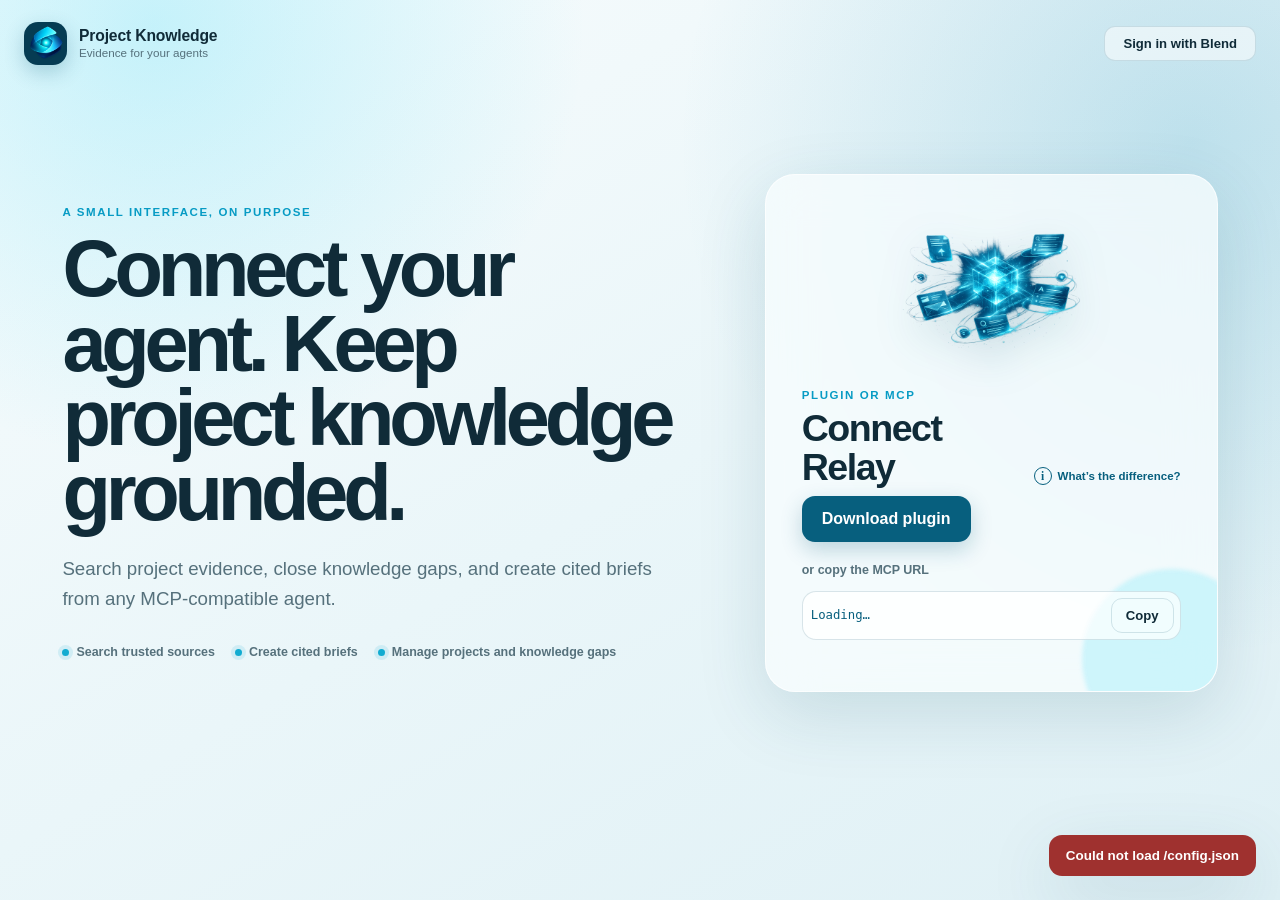
==== commit 7da09d85: "Ship authenticated Relay v1" ====
--- a/frontend/index.html
+++ b/frontend/index.html
@@ -5,49 +5,32 @@
     <meta name="viewport" content="width=device-width, initial-scale=1" />
     <meta name="color-scheme" content="light" />
     <title>Blend Project Knowledge</title>
-    <link rel="icon" href="data:image/svg+xml,<svg xmlns=%22http://www.w3.org/2000/svg%22 viewBox=%220 0 64 64%22><rect width=%2264%22 height=%2264%22 rx=%2216%22 fill=%22%2318272f%22/><path d=%22M18 18h16c9 0 14 5 14 12 0 4-2 7-5 9 5 2 7 6 7 11 0 9-6 14-17 14H18V18zm13 18c5 0 7-2 7-6s-2-6-7-6h-3v12h3zm2 21c5 0 8-2 8-7s-3-7-8-7h-5v14h5z%22 fill=%22white%22/></svg>" />
+    <link rel="icon" type="image/png" href="assets/icon-mark.png" />
+    <link rel="apple-touch-icon" href="assets/icon-mark.png" />
     <link rel="stylesheet" href="styles.css" />
   </head>
-  <body>
-    <div class="background-stage" aria-hidden="true">
+  <body data-page="landing">
+    <div class="background" aria-hidden="true">
       <div class="ambient ambient-one"></div>
       <div class="ambient ambient-two"></div>
-      <img
-        class="background-illustration art-loading"
-        src="assets/knowledge-orbit.png"
-        alt=""
-      />
-      <img
-        class="background-illustration art-login"
-        src="assets/knowledge-portal.png"
-        alt=""
-      />
-      <img
-        class="background-illustration art-app"
-        src="assets/document-agent.png"
-        alt=""
-      />
-      <img
-        class="background-illustration art-expert"
-        src="assets/knowledge-hub.png"
-        alt=""
-      />
+      <img src="assets/knowledge-portal.png" alt="" class="background-art art-one" />
+      <img src="assets/knowledge-orbit.png" alt="" class="background-art art-two" />
     </div>
 
     <main class="shell">
       <header class="topbar">
         <a class="brand" href="/" aria-label="Blend Project Knowledge home">
           <span class="brand-mark" aria-hidden="true">
-            <span></span>
+            <img src="assets/icon-mark.png" alt="" />
           </span>
           <span>
             <strong>Project Knowledge</strong>
-            <small>Upload, verify, retrieve</small>
+            <small>Evidence for your agents</small>
           </span>
         </a>
         <div class="topbar-actions">
-          <button class="button button-glass button-small open-plugin" type="button">
-            Get the agent plugin
+          <button id="login-button" class="button button-glass button-small" type="button">
+            Sign in with Blend
           </button>
           <div id="user-area" class="user-area hidden">
             <span id="user-email" class="user-email"></span>
@@ -58,414 +41,101 @@
         </div>
       </header>
 
-      <section id="loading-view" class="center-card">
+      <section id="loading-view" class="center-card panel">
         <div class="spinner" aria-hidden="true"></div>
-        <h1>Preparing your workspace</h1>
+        <h1>Preparing the connection</h1>
         <p>Loading deployment configuration and checking your session.</p>
       </section>
 
-      <section id="expert-view" class="expert-landing hidden">
-        <article class="expert-card panel">
-          <div class="expert-intro">
-            <p class="eyebrow">Project knowledge request</p>
-            <span id="expert-priority" class="expert-priority">Normal priority</span>
-          </div>
+      <section id="legacy-answer-notice" class="notice warning hidden" role="status">
+        <strong>This browser answer link has been retired.</strong>
+        <span>
+          Reply directly to the original email, with optional supporting documents,
+          or connect an agent below and ask it to list your assigned questions.
+        </span>
+      </section>
 
-          <div id="expert-question-content">
-            <p id="expert-project" class="expert-project"></p>
-            <h1>Share the detail the project record is missing.</h1>
-            <p class="expert-lead">
-              Your answer will be reviewed for completeness, then added as reusable
-              project knowledge when it is sufficient.
+      <section id="connection-view" class="connection-layout hidden">
+        <article class="hero">
+          <div class="hero-copy">
+            <p class="eyebrow">A small interface, on purpose</p>
+            <h1>Connect your agent. Keep project knowledge grounded.</h1>
+            <p class="hero-text">
+              Search project evidence, close knowledge gaps, and create cited
+              briefs from any MCP-compatible agent.
             </p>
-
-            <div class="expert-question-card">
-              <span>Question</span>
-              <p id="expert-question-text"></p>
-            </div>
-
-            <div id="expert-context-wrap" class="expert-support-card hidden">
-              <h2>Why this is being asked</h2>
-              <p id="expert-context"></p>
-            </div>
-
-            <div id="expert-review-wrap" class="expert-review-card hidden">
-              <h2>What would complete your answer</h2>
-              <p id="expert-review"></p>
-            </div>
-
-            <form id="expert-answer-form" class="expert-answer-form">
-              <label for="expert-answer">Your answer</label>
-              <textarea
-                id="expert-answer"
-                required
-                minlength="3"
-                maxlength="20000"
-                rows="9"
-                placeholder="Give a direct, reusable answer with the concrete detail the project team needs."
-              ></textarea>
-              <div class="expert-actions">
-                <p>
-                  You can also reply directly to the email that brought you here.
-                </p>
-                <button id="expert-submit" class="button button-primary" type="submit">
-                  Submit for review
-                </button>
-              </div>
-            </form>
-
-            <div id="expert-success" class="expert-result expert-success hidden" role="status">
-              <span aria-hidden="true">✓</span>
-              <div>
-                <h2>Thank you — your answer is on its way.</h2>
-                <p>
-                  It is being reviewed now. If one small detail is still missing,
-                  you may receive a short follow-up.
-                </p>
-                <a class="button button-quiet" href="/">Open the knowledge workspace</a>
-              </div>
-            </div>
-
-            <div id="expert-resolved" class="expert-result expert-resolved hidden">
-              <span aria-hidden="true">✓</span>
-              <div>
-                <h2>This question has already been resolved.</h2>
-                <p>No further response is needed. Thank you for helping complete the project record.</p>
-                <a class="button button-quiet" href="/">Open the knowledge workspace</a>
-              </div>
+            <div class="hero-proof">
+              <span><i></i> Search trusted sources</span>
+              <span><i></i> Create cited briefs</span>
+              <span><i></i> Manage projects and knowledge gaps</span>
             </div>
           </div>
 
-          <div id="expert-error" class="expert-result expert-error hidden" role="alert">
-            <span aria-hidden="true">!</span>
-            <div>
-              <h1>We could not open this answer link.</h1>
-              <p id="expert-error-message">
-                The link may be incomplete or no longer available.
-              </p>
-              <p>Try opening the original email again, or simply reply to it with your answer.</p>
-              <a class="button button-quiet" href="/">Open the knowledge workspace</a>
-            </div>
-          </div>
-        </article>
-        <p class="expert-privacy">
-          This private link is specific to one project question. Please do not forward it.
-        </p>
-      </section>
-
-      <section id="login-view" class="hero hidden">
-        <div class="hero-copy">
-          <p class="eyebrow">A very small interface, on purpose</p>
-          <h1>Feed the project knowledge base. Let the agent do the rest.</h1>
-          <p class="hero-text">
-            Upload project material, follow ingestion status, and get answers the
-            agent can back with evidence—not guesses.
-          </p>
-          <div class="hero-actions">
-            <button id="login-button" class="button button-primary button-large" type="button">
-              Sign in with Cognito
-            </button>
-            <button class="button button-glass button-large open-plugin" type="button">
-              Download agent plugin
-            </button>
-          </div>
-          <div class="hero-proof">
-            <span><i></i> Hybrid retrieval</span>
-            <span><i></i> Source-cited answers</span>
-            <span><i></i> Expert feedback loop</span>
-          </div>
-        </div>
-        <div class="hero-visual" aria-label="Project knowledge network">
-          <img src="assets/knowledge-portal.png" alt="" />
-          <div class="connect-card">
-            <p class="eyebrow">Connect an agent</p>
-            <strong>Use one URL—or install the complete workflow</strong>
-            <div class="connection-url">
-              <input
-                id="mcp-url"
-                aria-label="Remote MCP URL"
-                readonly
-                value="Loading deployment URL…"
-              />
-              <button
-                id="copy-mcp-url"
-                class="button button-quiet button-small"
-                type="button"
-              >
-                Copy
+          <div class="connection-card panel">
+            <img src="assets/knowledge-hub.png" alt="" />
+            <div class="connection-heading">
+              <div>
+                <p class="eyebrow">Plugin or MCP</p>
+                <h2>Connect Relay</h2>
+              </div>
+              <button id="open-connection-info" class="info-link" type="button">
+                <span aria-hidden="true">i</span>
+                What’s the difference?
               </button>
-            </div>
-            <small id="mcp-connect-help">
-              Add this as a remote MCP server, then select Connect to sign in
-              through Cognito.
-            </small>
-            <button class="connect-plugin-link open-plugin" type="button">
-              Get MCP + dossier skill for Codex or Claude
-              <span aria-hidden="true">↗</span>
-            </button>
-          </div>
-        </div>
-      </section>
-
-      <section id="app-view" class="app-grid hidden">
-        <section class="global-search-panel panel" aria-label="Search project knowledge">
-          <div class="global-search-copy">
-            <p class="eyebrow">Across the workspace</p>
-            <strong>Find knowledge in every project</strong>
-          </div>
-          <form id="global-search-form" class="global-search-form" role="search">
-            <label class="sr-only" for="global-search-input">Search all projects</label>
-            <input
-              id="global-search-input"
-              type="search"
-              required
-              minlength="2"
-              maxlength="4000"
-              autocomplete="off"
-              placeholder="Search outcomes, technologies, industries, people…"
-            />
-            <button id="global-search-submit" class="button button-primary" type="submit">
-              Search all projects
-            </button>
-          </form>
-        </section>
-
-        <aside id="workspace-sidebar" class="sidebar panel">
-          <div class="panel-heading">
-            <div>
-              <p class="eyebrow">Workspace</p>
-              <h2>Projects</h2>
-            </div>
-            <button id="show-project-form" class="icon-button" type="button" aria-label="Create project">+</button>
-          </div>
-
-          <form id="project-form" class="stack compact hidden">
-            <label>
-              Project name
-              <input id="project-name" required maxlength="200" placeholder="e.g. Snowflake modernization" />
-            </label>
-            <label>
-              Description <span class="muted">optional</span>
-              <textarea id="project-description" rows="3" maxlength="2000"></textarea>
-            </label>
-            <div class="button-row">
-              <button class="button button-primary button-small" type="submit">Create</button>
-              <button id="cancel-project" class="button button-quiet button-small" type="button">Cancel</button>
-            </div>
-          </form>
-
-          <div id="project-list" class="project-list" aria-live="polite"></div>
-          <div class="sidebar-footer">
-            <span class="status-dot"></span>
-            <span>Agent API and MCP share the same backend.</span>
-          </div>
-        </aside>
-
-        <section id="workspace-main" class="main-column">
-          <div class="workspace-header panel">
-            <div>
-              <p class="eyebrow">Selected project</p>
-              <h1 id="selected-project-name">Choose a project</h1>
-              <p id="selected-project-description" class="muted"></p>
-            </div>
-            <div class="segmented" role="tablist" aria-label="Workspace sections">
-              <button class="segment active" data-tab="documents" type="button">Documents</button>
-              <button class="segment" data-tab="questions" type="button">
-                Assigned questions
-                <span id="question-count" class="count-badge">0</span>
-              </button>
-            </div>
-          </div>
-
-          <div id="documents-tab" class="tab-panel">
-            <section class="upload-panel panel">
-              <div class="panel-heading">
-                <div>
-                  <p class="eyebrow">Direct to S3</p>
-                  <h2>Upload source material</h2>
-                </div>
-                <span id="upload-format-note" class="limit-note">PDF · PPTX · DOC · DOCX · TXT · MD · CSV · JSON</span>
-              </div>
-              <p id="upload-access-note" class="muted">
-                Upload access follows the deployment authentication mode.
-              </p>
-              <label id="drop-zone" class="drop-zone" for="file-input">
-                <input id="file-input" type="file" hidden accept=".pdf,.pptx,.doc,.docx,.txt,.md,.csv,.json" />
-                <span class="upload-icon" aria-hidden="true">↑</span>
-                <strong>Drop a document here</strong>
-                <span id="upload-limit-note">or click to choose a file</span>
-              </label>
-              <div id="upload-progress" class="progress-wrap hidden">
-                <div class="progress-meta">
-                  <span id="upload-filename"></span>
-                  <span id="upload-percent">0%</span>
-                </div>
-                <div class="progress-track"><div id="progress-bar" class="progress-bar"></div></div>
-              </div>
-            </section>
-
-            <section class="panel">
-              <div class="panel-heading">
-                <div>
-                  <p class="eyebrow">Ingestion</p>
-                  <h2>Project documents</h2>
-                </div>
-                <button id="refresh-documents" class="button button-quiet button-small" type="button">Refresh</button>
-              </div>
-              <div id="document-list" class="document-list empty-state">
-                Select a project to view its documents.
-              </div>
-            </section>
-          </div>
-
-          <div id="questions-tab" class="tab-panel hidden">
-            <section class="question-layout panel">
-              <div class="question-list-column">
-                <div class="panel-heading">
-                  <div>
-                    <p class="eyebrow">Human resolution</p>
-                    <h2>Your open questions</h2>
-                  </div>
-                  <button id="refresh-questions" class="button button-quiet button-small" type="button">Refresh</button>
-                </div>
-                <div id="question-list" class="question-list empty-state">
-                  No assigned questions.
-                </div>
-              </div>
-
-              <div id="answer-pane" class="answer-pane empty-answer">
-                <div>
-                  <span class="answer-glyph">?</span>
-                  <h3>Select a question</h3>
-                  <p>The server will review your answer and index it when it is sufficient.</p>
-                </div>
-              </div>
-            </section>
-          </div>
-        </section>
-
-        <section id="search-results-page" class="search-page panel hidden">
-          <div class="search-page-header">
-            <button id="close-search-results" class="button button-quiet button-small" type="button">
-              ← Back to project
-            </button>
-            <div>
-              <p class="eyebrow">Workspace results</p>
-              <h1 id="search-results-title">Search every project</h1>
-              <p id="search-results-summary" class="muted">
-                Enter a query above to search the same hybrid knowledge index used by the agent.
-              </p>
-            </div>
-          </div>
-          <div id="search-results-list" class="search-results-list empty-state" aria-live="polite">
-            Search results will appear here.
-          </div>
-        </section>
-      </section>
-
-      <div
-        id="plugin-modal"
-        class="modal-backdrop hidden"
-        role="dialog"
-        aria-modal="true"
-        aria-labelledby="plugin-modal-title"
-      >
-        <section class="plugin-modal panel">
-          <button
-            id="close-plugin-modal"
-            class="modal-close"
-            type="button"
-            aria-label="Close plugin instructions"
-          >
-            ×
-          </button>
-
-          <div class="plugin-modal-hero">
-            <div>
-              <p class="eyebrow">MCP + guided workflow</p>
-              <h2 id="plugin-modal-title">Give your agent the evidence and the method.</h2>
-              <p>
-                One bundle connects to Project Knowledge and adds the
-                source-cited dossier skill. It works with Codex and Claude Code.
-              </p>
-              <div class="plugin-badges" aria-label="Plugin contents">
-                <span>Remote MCP</span>
-                <span>Dossier skill</span>
-                <span>Inline citations</span>
-              </div>
-            </div>
-            <img src="assets/knowledge-hub.png" alt="" />
-          </div>
-
-          <div class="download-step">
-            <span class="step-number">1</span>
-            <div>
-              <strong>Download and extract the bundle</strong>
-              <p>
-                The archive includes the plugin, skill, MCP configuration, and
-                marketplace files for both clients.
-              </p>
             </div>
             <a
               id="download-plugin"
-              class="button button-primary"
+              class="button button-primary plugin-download"
               href="downloads/blend-project-knowledge-bundle.zip"
               download
             >
               Download plugin
             </a>
+            <p class="connection-or">or copy the MCP URL</p>
+            <div class="connection-url">
+              <input id="mcp-url" aria-label="Remote MCP URL" readonly value="Loading…" />
+              <button id="copy-mcp-url" class="button button-quiet button-small" type="button">
+                Copy
+              </button>
+            </div>
           </div>
+        </article>
 
-          <div class="client-grid">
-            <article class="client-card">
-              <div class="client-heading">
-                <span class="client-mark">C</span>
-                <div>
-                  <p class="eyebrow">Codex</p>
-                  <h3>Install from the extracted folder</h3>
-                </div>
-              </div>
-              <pre id="codex-install-command"><code>codex plugin marketplace add ~/Downloads/blend-project-knowledge-bundle
-codex plugin add blend-project-knowledge@blend360-project-knowledge</code></pre>
-              <button
-                class="button button-quiet button-small copy-install-command"
-                data-copy-target="codex-install-command"
-                type="button"
-              >
-                Copy Codex commands
-              </button>
-              <small>Start a new thread, then use <code>$create-project-dossier</code>.</small>
+      </section>
+
+      <div
+        id="connection-info-modal"
+        class="modal-backdrop hidden"
+        role="dialog"
+        aria-modal="true"
+        aria-labelledby="connection-info-title"
+      >
+        <section class="connection-explainer panel">
+          <button
+            id="close-connection-info"
+            class="modal-close"
+            type="button"
+            aria-label="Close"
+          >
+            ×
+          </button>
+          <p class="eyebrow">Connection options</p>
+          <h2 id="connection-info-title">Same knowledge, different guidance.</h2>
+          <div class="explainer-options">
+            <article>
+              <strong>Plugin</strong>
+              <p>
+                MCP tools plus Relay skills for project operations and cited
+                briefs. Best for Codex or Claude.
+              </p>
             </article>
-
-            <article class="client-card">
-              <div class="client-heading">
-                <span class="client-mark client-mark-claude">A</span>
-                <div>
-                  <p class="eyebrow">Claude Code</p>
-                  <h3>Install from the extracted folder</h3>
-                </div>
-              </div>
-              <pre id="claude-install-command"><code>claude plugin marketplace add ~/Downloads/blend-project-knowledge-bundle
-claude plugin install blend-project-knowledge@blend360-project-knowledge</code></pre>
-              <button
-                class="button button-quiet button-small copy-install-command"
-                data-copy-target="claude-install-command"
-                type="button"
-              >
-                Copy Claude commands
-              </button>
-              <small>Run <code>/reload-plugins</code>, then use <code>/blend-project-knowledge:create-project-dossier</code>.</small>
+            <article>
+              <strong>MCP only</strong>
+              <p>
+                The same tools without Relay’s workflow guidance. Works with
+                any Streamable HTTP MCP client.
+              </p>
             </article>
-          </div>
-
-          <div class="mcp-only-note">
-            <div>
-              <strong>Only need the tools?</strong>
-              <span>Copy the MCP URL instead. The plugin is what adds the dossier-writing method.</span>
-            </div>
-            <button id="copy-mcp-url-modal" class="button button-glass button-small" type="button">
-              Copy MCP URL
-            </button>
           </div>
         </section>
       </div>
--- a/frontend/styles.css
+++ b/frontend/styles.css
@@ -1,30 +1,20 @@
 :root {
-  --navy-950: #031525;
-  --navy-900: #05233c;
-  --navy-850: #073352;
-  --navy-800: #0a4165;
-  --panel: rgba(7, 48, 82, 0.72);
-  --panel-strong: rgba(9, 59, 96, 0.88);
-  --panel-soft: rgba(255, 255, 255, 0.045);
-  --line: rgba(255, 255, 255, 0.12);
-  --line-strong: rgba(255, 255, 255, 0.22);
-  --ink: #f8fbff;
-  --ink-soft: rgba(229, 241, 251, 0.65);
-  --ink-faint: rgba(229, 241, 251, 0.42);
-  --blue: #28b5e8;
-  --blue-deep: #1389c9;
-  --cyan: #00eded;
-  --pink: #ff508c;
-  --green: #45d39a;
-  --amber: #ffad4d;
-  --red: #ff7474;
-  --shadow: 0 24px 70px rgba(0, 7, 17, 0.36);
-  --glow: 0 0 34px rgba(40, 181, 232, 0.22);
-  color: var(--ink);
-  background: var(--navy-950);
-  font-family: Montserrat, "Avenir Next", Avenir, ui-sans-serif, system-ui,
-    -apple-system, BlinkMacSystemFont, "Segoe UI", sans-serif;
+  color-scheme: light;
+  font-family:
+    Inter, ui-sans-serif, -apple-system, BlinkMacSystemFont, "Segoe UI",
+    sans-serif;
+  color: #102b38;
+  background: #eaf6f9;
   font-synthesis: none;
+  --ink: #102b38;
+  --muted: #56717c;
+  --line: rgba(8, 82, 109, 0.15);
+  --cyan: #079bc4;
+  --cyan-dark: #075f7e;
+  --ice: #bdf4ff;
+  --cream: #f8fdfe;
+  --danger: #9f312f;
+  --shadow: 0 22px 70px rgba(9, 75, 96, 0.14);
 }
 
 * {
@@ -32,2250 +22,913 @@
 }
 
 html {
+  min-width: 320px;
   min-height: 100%;
-  background: var(--navy-950);
+  background: #eaf6f9;
 }
 
 body {
-  position: relative;
   min-height: 100vh;
   margin: 0;
   overflow-x: hidden;
-  color: var(--ink);
   background:
-    radial-gradient(circle at 13% 15%, rgba(0, 237, 237, 0.1), transparent 30rem),
-    radial-gradient(circle at 88% 5%, rgba(40, 181, 232, 0.1), transparent 34rem),
-    linear-gradient(145deg, #041a2c 0%, #062b49 45%, #051d34 100%);
-}
-
-body::before {
+    radial-gradient(circle at 12% 3%, rgba(51, 213, 244, 0.25), transparent 27rem),
+    radial-gradient(circle at 93% 16%, rgba(9, 137, 183, 0.2), transparent 32rem),
+    linear-gradient(150deg, #f8fcfd 0%, #eaf6f9 52%, #dff0f5 100%);
+}
+
+button,
+input,
+select {
+  font: inherit;
+}
+
+button,
+a {
+  -webkit-tap-highlight-color: transparent;
+}
+
+button {
+  color: inherit;
+}
+
+.hidden {
+  display: none !important;
+}
+
+.background {
   position: fixed;
   inset: 0;
-  z-index: -3;
+  z-index: -1;
+  overflow: hidden;
+  pointer-events: none;
+}
+
+.ambient {
+  position: absolute;
+  border-radius: 50%;
+  filter: blur(18px);
+  opacity: 0.6;
+}
+
+.ambient-one {
+  top: -18rem;
+  left: -10rem;
+  width: 42rem;
+  height: 42rem;
+  background: rgba(45, 211, 242, 0.24);
+}
+
+.ambient-two {
+  right: -12rem;
+  bottom: -20rem;
+  width: 52rem;
+  height: 52rem;
+  background: rgba(7, 112, 149, 0.17);
+}
+
+.background-art {
+  position: absolute;
+  object-fit: contain;
+  opacity: 0.16;
+}
+
+.art-one {
+  top: 8rem;
+  right: -8rem;
+  width: min(44vw, 45rem);
+  transform: rotate(-5deg);
+}
+
+.art-two {
+  bottom: -9rem;
+  left: -8rem;
+  width: min(39vw, 38rem);
+  transform: rotate(8deg);
+}
+
+.shell {
+  width: min(1240px, calc(100% - 48px));
+  margin: 0 auto;
+  padding-bottom: 64px;
+}
+
+.topbar {
+  display: flex;
+  min-height: 86px;
+  align-items: center;
+  justify-content: space-between;
+  gap: 24px;
+}
+
+.brand {
+  display: inline-flex;
+  align-items: center;
+  gap: 12px;
+  color: var(--ink);
+  text-decoration: none;
+}
+
+.brand-mark {
+  display: grid;
+  width: 43px;
+  height: 43px;
+  overflow: hidden;
+  place-items: center;
+  border-radius: 14px;
+  background: #063c53;
+  box-shadow: 0 7px 20px rgba(5, 87, 116, 0.24);
+}
+
+.brand-mark img {
+  width: 38px;
+  height: 38px;
+  object-fit: contain;
+}
+
+.brand strong,
+.brand small {
+  display: block;
+}
+
+.brand strong {
+  font-size: 0.98rem;
+  letter-spacing: -0.01em;
+}
+
+.brand small {
+  margin-top: 1px;
+  color: var(--muted);
+  font-size: 0.73rem;
+}
+
+.topbar-actions,
+.user-area,
+.hero-proof {
+  display: flex;
+  align-items: center;
+}
+
+.topbar-actions,
+.user-area {
+  gap: 10px;
+}
+
+.user-email {
+  max-width: 240px;
+  overflow: hidden;
+  color: var(--muted);
+  font-size: 0.84rem;
+  text-overflow: ellipsis;
+  white-space: nowrap;
+}
+
+.panel {
+  border: 1px solid rgba(255, 255, 255, 0.68);
+  background: rgba(248, 253, 254, 0.78);
+  box-shadow: var(--shadow);
+  backdrop-filter: blur(24px);
+  -webkit-backdrop-filter: blur(24px);
+}
+
+.button {
+  display: inline-flex;
+  min-height: 42px;
+  align-items: center;
+  justify-content: center;
+  border: 0;
+  border-radius: 13px;
+  cursor: pointer;
+  font-weight: 700;
+  text-decoration: none;
+  transition:
+    transform 150ms ease,
+    background 150ms ease,
+    box-shadow 150ms ease;
+}
+
+.button:hover {
+  transform: translateY(-1px);
+}
+
+.button:focus-visible,
+.text-link:focus-visible,
+select:focus-visible,
+.drop-zone:focus-within {
+  outline: 3px solid rgba(7, 155, 196, 0.26);
+  outline-offset: 3px;
+}
+
+.button-primary {
+  padding: 0 20px;
+  color: white;
+  background: var(--cyan-dark);
+  box-shadow: 0 8px 21px rgba(5, 91, 121, 0.24);
+}
+
+.button-primary:hover {
+  background: #044d69;
+}
+
+.button-glass {
+  padding: 0 18px;
+  border: 1px solid var(--line);
+  background: rgba(255, 255, 255, 0.55);
+}
+
+.button-glass:hover,
+.button-quiet:hover {
+  background: rgba(255, 255, 255, 0.86);
+}
+
+.button-quiet {
+  padding: 0 14px;
+  border: 1px solid var(--line);
+  background: transparent;
+}
+
+.button-small {
+  min-height: 35px;
+  border-radius: 11px;
+  font-size: 0.82rem;
+}
+
+.button-large {
+  min-height: 52px;
+  padding-right: 25px;
+  padding-left: 25px;
+}
+
+.center-card {
+  width: min(560px, 100%);
+  margin: 13vh auto 0;
+  padding: 48px;
+  border-radius: 28px;
+  text-align: center;
+}
+
+.spinner {
+  width: 34px;
+  height: 34px;
+  margin: 0 auto 20px;
+  border: 3px solid rgba(7, 155, 196, 0.18);
+  border-top-color: var(--cyan);
+  border-radius: 50%;
+  animation: spin 800ms linear infinite;
+}
+
+@keyframes spin {
+  to {
+    transform: rotate(360deg);
+  }
+}
+
+.notice {
+  display: flex;
+  align-items: baseline;
+  gap: 9px;
+  margin: 8px 0 20px;
+  padding: 13px 16px;
+  border: 1px solid rgba(159, 109, 38, 0.21);
+  border-radius: 14px;
+  color: #6b4b19;
+  background: rgba(255, 244, 208, 0.77);
+  font-size: 0.88rem;
+}
+
+.connection-layout {
+  display: grid;
+  gap: 28px;
+}
+
+.upload-page {
+  width: min(920px, 100%);
+  margin: 0 auto;
+  padding: clamp(54px, 8vw, 96px) 0 40px;
+}
+
+.upload-page-heading {
+  max-width: 820px;
+  margin-bottom: 34px;
+}
+
+.upload-page-heading h1 {
+  max-width: 820px;
+  font-size: clamp(3rem, 6.7vw, 5.5rem);
+}
+
+.upload-page-heading > p:last-child {
+  max-width: 680px;
+  color: var(--muted);
+  font-size: 1.06rem;
+  line-height: 1.7;
+}
+
+.upload-auth-gate {
+  padding: clamp(28px, 5vw, 48px);
+  border-radius: 28px;
+}
+
+.upload-auth-gate h2 {
+  max-width: 620px;
+}
+
+.upload-auth-gate > p:not(.eyebrow) {
+  max-width: 620px;
+  margin-bottom: 25px;
+  color: var(--muted);
+  line-height: 1.65;
+}
+
+.hero {
+  display: grid;
+  min-height: 610px;
+  grid-template-columns: minmax(0, 1.15fr) minmax(360px, 0.85fr);
+  align-items: center;
+  gap: clamp(44px, 7vw, 100px);
+  padding: clamp(42px, 7vw, 88px) clamp(10px, 3vw, 42px);
+}
+
+.hero-copy {
+  max-width: 680px;
+}
+
+.eyebrow {
+  margin: 0 0 14px;
+  color: var(--cyan);
+  font-size: 0.72rem;
+  font-weight: 800;
+  letter-spacing: 0.14em;
+  text-transform: uppercase;
+}
+
+h1,
+h2,
+h3,
+p {
+  margin-top: 0;
+}
+
+h1 {
+  max-width: 740px;
+  margin-bottom: 23px;
+  font-size: clamp(3.2rem, 6.2vw, 5.8rem);
+  font-weight: 750;
+  letter-spacing: -0.066em;
+  line-height: 0.94;
+}
+
+h2 {
+  margin-bottom: 12px;
+  font-size: clamp(1.7rem, 3vw, 2.35rem);
+  letter-spacing: -0.04em;
+  line-height: 1.05;
+}
+
+h3 {
+  margin-bottom: 9px;
+  letter-spacing: -0.025em;
+}
+
+.hero-text,
+.section-heading p,
+.connection-card > p,
+.empty-state {
+  color: var(--muted);
+  line-height: 1.65;
+}
+
+.hero-text {
+  max-width: 640px;
+  margin-bottom: 30px;
+  font-size: clamp(1rem, 1.5vw, 1.17rem);
+}
+
+.hero-proof {
+  flex-wrap: wrap;
+  gap: 20px;
+  margin-top: 26px;
+  color: var(--muted);
+  font-size: 0.78rem;
+  font-weight: 650;
+}
+
+.hero-proof span {
+  display: inline-flex;
+  align-items: center;
+  gap: 7px;
+}
+
+.hero-proof i {
+  width: 7px;
+  height: 7px;
+  border-radius: 50%;
+  background: #12acd1;
+  box-shadow: 0 0 0 4px rgba(18, 172, 209, 0.13);
+}
+
+.connection-card {
+  position: relative;
+  overflow: hidden;
+  padding: 36px;
+  border-radius: 30px;
+}
+
+.connection-card::after {
+  position: absolute;
+  right: -45px;
+  bottom: -58px;
+  width: 180px;
+  height: 180px;
   content: "";
-  pointer-events: none;
-  background-image:
-    linear-gradient(rgba(255, 255, 255, 0.024) 1px, transparent 1px),
-    linear-gradient(90deg, rgba(255, 255, 255, 0.024) 1px, transparent 1px);
-  background-size: 46px 46px;
-  mask-image: linear-gradient(to bottom, black, rgba(0, 0, 0, 0.6));
-}
-
-button,
-input,
-textarea {
-  font: inherit;
-}
-
-button {
+  border-radius: 50%;
+  background: rgba(86, 224, 247, 0.24);
+  filter: blur(2px);
+}
+
+.connection-card > * {
+  position: relative;
+  z-index: 1;
+}
+
+.connection-card > img {
+  display: block;
+  width: min(230px, 72%);
+  height: 185px;
+  margin: -17px auto 10px;
+  object-fit: contain;
+  filter: drop-shadow(0 16px 22px rgba(5, 75, 99, 0.18));
+}
+
+.connection-card h2 {
+  max-width: 390px;
+}
+
+.connection-heading {
+  display: flex;
+  align-items: end;
+  justify-content: space-between;
+  gap: 14px;
+}
+
+.connection-heading .eyebrow {
+  margin-bottom: 8px;
+}
+
+.connection-heading h2 {
+  margin-bottom: 0;
+}
+
+.info-link {
+  display: inline-flex;
+  align-items: center;
+  gap: 6px;
+  padding: 0 0 3px;
+  border: 0;
   cursor: pointer;
-}
-
-button:disabled {
-  cursor: wait;
-  opacity: 0.58;
-}
-
-a {
-  color: inherit;
-}
-
-.hidden {
-  display: none !important;
-}
-
-.sr-only {
+  color: var(--cyan-dark);
+  background: transparent;
+  font-size: 0.72rem;
+  font-weight: 800;
+  white-space: nowrap;
+}
+
+.info-link span {
+  display: grid;
+  width: 18px;
+  height: 18px;
+  place-items: center;
+  border: 1px solid currentColor;
+  border-radius: 50%;
+  font-family: Georgia, serif;
+  font-size: 0.72rem;
+}
+
+.connection-url {
+  display: flex;
+  gap: 8px;
+  margin: 10px 0 15px;
+  padding: 6px;
+  border: 1px solid var(--line);
+  border-radius: 14px;
+  background: rgba(255, 255, 255, 0.72);
+}
+
+.plugin-download {
+  min-height: 46px;
+  margin-top: 8px;
+}
+
+.connection-or {
+  margin: 18px 0 0;
+  color: var(--muted);
+  font-size: 0.78rem;
+  font-weight: 700;
+}
+
+.connection-url input {
+  min-width: 0;
+  flex: 1;
+  border: 0;
+  outline: 0;
+  color: var(--cyan-dark);
+  background: transparent;
+  font-family: ui-monospace, SFMono-Regular, Menlo, monospace;
+  font-size: 0.77rem;
+}
+
+.connection-note {
+  margin: 0;
+  font-size: 0.8rem;
+}
+
+.text-link {
+  padding: 0;
+  border: 0;
+  cursor: pointer;
+  color: var(--cyan-dark);
+  background: transparent;
+  font-size: 0.85rem;
+  font-weight: 800;
+}
+
+.upload-panel {
+  padding: clamp(26px, 4vw, 44px);
+  border-radius: 28px;
+}
+
+.project-context {
+  display: grid;
+  grid-template-columns: minmax(0, 1fr) auto;
+  align-items: center;
+  gap: 3px 18px;
+  margin-bottom: 18px;
+  padding: 16px 18px;
+  border: 1px solid rgba(7, 155, 196, 0.17);
+  border-radius: 15px;
+  background: rgba(68, 218, 244, 0.1);
+}
+
+.project-context span {
+  grid-column: 1 / -1;
+  color: var(--muted);
+  font-size: 0.68rem;
+  font-weight: 800;
+  letter-spacing: 0.12em;
+  text-transform: uppercase;
+}
+
+.project-context strong {
+  overflow: hidden;
+  color: var(--ink);
+  font-size: 1rem;
+  text-overflow: ellipsis;
+  white-space: nowrap;
+}
+
+.project-context small {
+  padding: 5px 9px;
+  border-radius: 99px;
+  color: var(--cyan-dark);
+  background: rgba(255, 255, 255, 0.65);
+  font-size: 0.68rem;
+  font-weight: 800;
+  text-transform: capitalize;
+}
+
+.upload-context-error {
+  margin-bottom: 0;
+}
+
+.section-heading {
+  display: flex;
+  align-items: flex-start;
+  justify-content: space-between;
+  gap: 20px;
+  margin-bottom: 25px;
+}
+
+.section-heading p {
+  max-width: 640px;
+  margin-bottom: 0;
+}
+
+.limit-badge {
+  flex: 0 0 auto;
+  padding: 8px 11px;
+  border: 1px solid rgba(7, 155, 196, 0.17);
+  border-radius: 99px;
+  color: var(--cyan-dark);
+  background: rgba(68, 218, 244, 0.16);
+  font-size: 0.72rem;
+  font-weight: 800;
+}
+
+.field-label {
+  display: block;
+  margin-bottom: 8px;
+  font-size: 0.78rem;
+  font-weight: 800;
+}
+
+select {
+  width: min(100%, 520px);
+  height: 48px;
+  margin-bottom: 18px;
+  padding: 0 14px;
+  border: 1px solid var(--line);
+  border-radius: 13px;
+  color: var(--ink);
+  background: rgba(255, 255, 255, 0.75);
+}
+
+.drop-zone {
+  display: grid;
+  min-height: 210px;
+  place-items: center;
+  align-content: center;
+  padding: 30px;
+  border: 2px dashed rgba(7, 155, 196, 0.28);
+  border-radius: 22px;
+  cursor: pointer;
+  text-align: center;
+  background: rgba(255, 255, 255, 0.42);
+  transition:
+    border-color 150ms ease,
+    background 150ms ease,
+    transform 150ms ease;
+}
+
+.drop-zone:hover,
+.drop-zone.dragging {
+  border-color: var(--cyan);
+  background: rgba(75, 220, 245, 0.12);
+  transform: translateY(-1px);
+}
+
+.drop-zone input {
   position: absolute;
   width: 1px;
   height: 1px;
-  padding: 0;
-  margin: -1px;
   overflow: hidden;
-  clip: rect(0, 0, 0, 0);
-  white-space: nowrap;
-  border: 0;
-}
-
-.muted {
-  color: var(--ink-soft);
-  font-weight: 450;
-}
-
-.background-stage {
-  position: fixed;
-  inset: 0;
-  z-index: -2;
-  overflow: hidden;
-  pointer-events: none;
-}
-
-.ambient {
-  position: absolute;
-  border-radius: 999px;
-  filter: blur(12px);
-}
-
-.ambient-one {
-  width: 760px;
-  height: 320px;
-  right: -120px;
-  bottom: -190px;
-  background: radial-gradient(
-    ellipse,
-    rgba(0, 237, 237, 0.2),
-    rgba(40, 181, 232, 0.08) 45%,
-    transparent 72%
-  );
-}
-
-.ambient-two {
-  width: 680px;
-  height: 680px;
-  top: -380px;
-  left: -260px;
-  background: radial-gradient(circle, rgba(40, 181, 232, 0.13), transparent 68%);
-}
-
-.background-illustration {
-  position: absolute;
   opacity: 0;
-  filter: saturate(1.16) contrast(1.06);
-  mix-blend-mode: screen;
-  transition: opacity 0.35s ease;
-}
-
-.art-loading {
-  width: min(980px, 70vw);
-  right: -140px;
-  top: 8vh;
-}
-
-.art-login {
-  width: min(900px, 64vw);
-  right: -170px;
-  top: 8vh;
-}
-
-.art-app {
-  width: min(820px, 56vw);
-  right: -80px;
-  top: 16vh;
-}
-
-.art-expert {
-  width: min(700px, 58vw);
-  right: -170px;
-  top: 15vh;
-}
-
-body[data-view="loading"] .art-loading {
-  opacity: 0.14;
-}
-
-body[data-view="login"] .art-login {
-  opacity: 0.12;
-}
-
-body[data-view="app"] .art-app {
-  opacity: 0.17;
-}
-
-body[data-view="expert"] .art-expert {
-  opacity: 0.12;
-}
-
-.shell {
-  position: relative;
-  z-index: 1;
-  width: min(1560px, calc(100% - 44px));
-  min-height: 100vh;
-  margin: 0 auto;
-  padding: 18px 0 34px;
-}
-
-.topbar {
-  display: flex;
+}
+
+.drop-zone span,
+.drop-zone small {
+  margin-top: 6px;
+  color: var(--muted);
+}
+
+.upload-icon {
+  display: grid;
+  width: 44px;
+  height: 44px;
+  place-items: center;
+  margin-bottom: 5px;
+  border-radius: 50%;
+  color: white !important;
+  background: var(--cyan);
+  font-size: 1.25rem;
+}
+
+.upload-list {
+  display: grid;
+  gap: 9px;
+  margin-top: 16px;
+}
+
+.upload-row {
+  display: grid;
+  grid-template-columns: minmax(0, 1fr) minmax(120px, 28%);
   align-items: center;
-  justify-content: space-between;
-  min-height: 68px;
-  padding: 0 8px 16px;
-  border-bottom: 1px solid rgba(255, 255, 255, 0.09);
-}
-
-.brand {
-  display: inline-flex;
-  gap: 12px;
-  align-items: center;
-  color: inherit;
-  text-decoration: none;
-}
-
-.brand-mark {
-  position: relative;
-  display: block;
-  width: 48px;
-  height: 32px;
-}
-
-.brand-mark::before,
-.brand-mark::after,
-.brand-mark > span {
-  position: absolute;
-  left: 2px;
-  width: 36px;
-  height: 16px;
-  content: "";
-  border: 2px solid #fff;
-  border-radius: 50%;
-}
-
-.brand-mark::before {
-  top: 4px;
-  transform: rotate(5deg);
-}
-
-.brand-mark::after {
-  top: 10px;
-  transform: rotate(-5deg);
-  opacity: 0.92;
-}
-
-.brand-mark > span {
-  top: 7px;
-  left: 8px;
-  width: 28px;
-  height: 15px;
-  border-color: var(--blue);
-  opacity: 0.82;
-}
-
-.brand strong,
-.brand small {
-  display: block;
-}
-
-.brand strong {
-  font-size: 15px;
-  letter-spacing: -0.025em;
-}
-
-.brand small {
-  margin-top: 2px;
-  color: var(--ink-soft);
-  font-size: 11px;
-}
-
-.topbar-actions,
-.user-area {
-  display: flex;
-  align-items: center;
-  gap: 11px;
-}
-
-.user-email {
-  color: var(--ink-soft);
-  font-size: 12px;
-  font-weight: 650;
-}
-
-.panel,
-.center-card,
-.hero {
-  border: 1px solid var(--line);
-  background:
-    linear-gradient(145deg, rgba(255, 255, 255, 0.055), rgba(255, 255, 255, 0.015)),
-    var(--panel);
-  box-shadow: var(--shadow);
-  backdrop-filter: blur(20px) saturate(125%);
-  -webkit-backdrop-filter: blur(20px) saturate(125%);
-}
-
-.panel {
-  border-radius: 18px;
-}
-
-.center-card {
-  position: relative;
-  width: min(620px, 100%);
-  margin: 15vh auto;
-  padding: 64px;
-  overflow: hidden;
-  border-radius: 28px;
-  text-align: center;
-}
-
-.center-card::after {
-  position: absolute;
-  right: -80px;
-  bottom: -130px;
-  width: 350px;
-  height: 260px;
-  content: "";
-  border-radius: 50%;
-  background: radial-gradient(circle, rgba(0, 237, 237, 0.16), transparent 68%);
-}
-
-.center-card h1 {
-  margin: 22px 0 9px;
-  font-size: 32px;
-  letter-spacing: -0.045em;
-}
-
-.center-card p {
-  margin: 0;
-  color: var(--ink-soft);
-}
-
-.spinner {
-  width: 40px;
-  height: 40px;
-  margin: auto;
-  border: 3px solid rgba(255, 255, 255, 0.13);
-  border-top-color: var(--cyan);
-  border-radius: 50%;
-  box-shadow: 0 0 18px rgba(0, 237, 237, 0.2);
-  animation: spin 0.8s linear infinite;
-}
-
-@keyframes spin {
-  to {
-    transform: rotate(360deg);
-  }
-}
-
-.eyebrow {
-  margin: 0 0 8px;
-  color: var(--cyan);
-  font-size: 11px;
-  font-weight: 800;
-  letter-spacing: 0.15em;
-  text-transform: uppercase;
-}
-
-.hero {
-  position: relative;
-  display: grid;
-  grid-template-columns: minmax(0, 1.04fr) minmax(430px, 0.96fr);
-  gap: clamp(24px, 3vw, 48px);
-  align-items: stretch;
-  min-height: min(760px, calc(100vh - 116px));
-  margin-top: 14px;
-  padding: clamp(48px, 5.2vw, 76px);
-  overflow: hidden;
-  border-radius: 26px;
-  isolation: isolate;
-}
-
-.hero::before {
-  position: absolute;
-  inset: 0;
-  z-index: -2;
-  content: "";
-  background:
-    linear-gradient(90deg, rgba(3, 31, 53, 0.4), transparent 54%),
-    radial-gradient(circle at 15% 25%, rgba(0, 237, 237, 0.08), transparent 38%);
-}
-
-.hero::after {
-  position: absolute;
-  right: -4%;
-  bottom: -185px;
-  left: 48%;
-  z-index: -1;
-  height: 330px;
-  content: "";
-  background: radial-gradient(
-    ellipse at 64% 50%,
-    rgba(0, 237, 237, 0.24),
-    rgba(40, 181, 232, 0.08) 45%,
-    transparent 72%
-  );
-  filter: blur(8px);
-}
-
-.hero-copy {
-  z-index: 2;
-  display: flex;
-  flex-direction: column;
-  justify-content: center;
-  max-width: 710px;
-  padding: 18px 0;
-}
-
-.hero-copy > .eyebrow {
-  display: flex;
-  gap: 11px;
-  align-items: center;
-  margin-bottom: 17px;
-}
-
-.hero-copy > .eyebrow::before {
-  width: 27px;
-  height: 2px;
-  content: "";
-  border-radius: 2px;
-  background: currentColor;
-}
-
-.hero h1 {
-  max-width: 690px;
-  margin: 0;
-  font-family: "Space Grotesk", Montserrat, "Avenir Next", sans-serif;
-  font-size: clamp(50px, 4.65vw, 70px);
-  font-weight: 720;
-  line-height: 1.01;
-  letter-spacing: -0.064em;
-}
-
-.hero h1::first-line {
-  color: #fff;
-}
-
-.hero-text {
-  max-width: 630px;
-  margin: 28px 0 32px;
-  color: var(--ink-soft);
-  font-size: clamp(17px, 1.45vw, 21px);
-  line-height: 1.67;
-}
-
-.hero-actions {
-  display: flex;
-  flex-wrap: wrap;
-  gap: 12px;
-}
-
-.hero-proof {
-  display: flex;
-  flex-wrap: wrap;
-  gap: 10px 22px;
-  margin-top: 30px;
-  color: var(--ink-faint);
-  font-size: 11px;
-  font-weight: 650;
-}
-
-.hero-proof span {
-  display: inline-flex;
-  gap: 7px;
-  align-items: center;
-}
-
-.hero-proof i {
-  width: 6px;
-  height: 6px;
-  border-radius: 50%;
-  background: var(--cyan);
-  box-shadow: 0 0 9px rgba(0, 237, 237, 0.8);
-}
-
-.hero-visual {
-  position: relative;
-  z-index: 2;
-  min-height: 560px;
-  overflow: visible;
-}
-
-.hero-visual > img {
-  position: absolute;
-  top: 45%;
-  left: 50%;
-  width: min(820px, 64vw);
-  max-width: none;
-  transform: translate(-46%, -56%);
-  opacity: 0.68;
-  filter: saturate(1.2) contrast(1.06) drop-shadow(0 22px 50px rgba(0, 0, 0, 0.24));
-  mix-blend-mode: screen;
-}
-
-.connect-card {
-  position: absolute;
-  right: 0;
-  bottom: 18px;
-  left: 4%;
-  z-index: 3;
-  padding: 24px 26px 22px;
-  overflow: hidden;
-  border: 1px solid rgba(255, 255, 255, 0.3);
-  border-top-color: rgba(255, 255, 255, 0.58);
-  border-radius: 20px;
-  background:
-    linear-gradient(145deg, rgba(255, 255, 255, 0.18), rgba(255, 255, 255, 0.045)),
-    rgba(5, 40, 70, 0.58);
-  box-shadow:
-    inset 0 1px 1px rgba(255, 255, 255, 0.28),
-    0 28px 62px rgba(0, 8, 18, 0.42),
-    0 0 38px rgba(0, 237, 237, 0.08);
-  backdrop-filter: blur(24px) saturate(150%);
-}
-
-.connect-card::before {
-  position: absolute;
-  inset: 0;
-  content: "";
-  pointer-events: none;
-  background: linear-gradient(
-    115deg,
-    transparent 18%,
-    rgba(255, 255, 255, 0.18) 42%,
-    transparent 68%
-  );
-  transform: translateX(-70%);
-  animation: sheen 7s ease-in-out infinite;
-}
-
-@keyframes sheen {
-  0%,
-  58% {
-    transform: translateX(-70%);
-  }
-  78%,
-  100% {
-    transform: translateX(90%);
-  }
-}
-
-.connect-card > strong {
-  position: relative;
-  display: block;
-  margin-bottom: 15px;
-  font-size: 17px;
-  line-height: 1.35;
-}
-
-.connect-card small {
-  position: relative;
-  display: block;
-  margin-top: 11px;
-  color: var(--ink-soft);
-  font-size: 11px;
-  line-height: 1.5;
-}
-
-.connection-url {
-  position: relative;
-  display: flex;
-  gap: 8px;
-}
-
-.connection-url input {
-  min-width: 0;
-  font-family: ui-monospace, SFMono-Regular, Menlo, monospace;
-  font-size: 12px;
-}
-
-.connection-url .button {
-  flex: 0 0 auto;
-}
-
-.connect-plugin-link {
-  position: relative;
-  display: flex;
-  align-items: center;
-  justify-content: space-between;
-  width: 100%;
-  margin-top: 15px;
-  padding: 11px 0 0;
-  border: 0;
-  border-top: 1px solid rgba(255, 255, 255, 0.12);
-  color: #fff;
-  background: transparent;
-  font-size: 12px;
-  font-weight: 760;
-  text-align: left;
-}
-
-.connect-plugin-link span {
-  color: var(--cyan);
-  font-size: 16px;
-}
-
-.button {
-  border: 1px solid transparent;
-  border-radius: 9px;
-  padding: 11px 17px;
-  color: var(--ink);
-  font-weight: 730;
-  text-decoration: none;
-  transition:
-    transform 0.16s ease,
-    border-color 0.16s ease,
-    background 0.16s ease,
-    box-shadow 0.16s ease;
-}
-
-.button:hover {
-  transform: translateY(-1px);
-}
-
-.button:focus-visible,
-.icon-button:focus-visible,
-.segment:focus-visible,
-.project-button:focus-visible,
-.question-button:focus-visible,
-.modal-close:focus-visible,
-.connect-plugin-link:focus-visible {
-  outline: 2px solid var(--cyan);
-  outline-offset: 3px;
-}
-
-.button-primary {
-  color: #fff;
-  background: linear-gradient(135deg, var(--blue), #1ea8df);
-  box-shadow:
-    0 10px 24px rgba(40, 181, 232, 0.26),
-    0 0 26px rgba(40, 181, 232, 0.12);
-}
-
-.button-primary:hover {
-  background: linear-gradient(135deg, #37c5f5, var(--blue));
-  box-shadow:
-    0 14px 30px rgba(40, 181, 232, 0.3),
-    0 0 34px rgba(0, 237, 237, 0.12);
-}
-
-.button-glass {
-  border-color: rgba(255, 255, 255, 0.22);
-  background: rgba(255, 255, 255, 0.07);
-  box-shadow: inset 0 1px 0 rgba(255, 255, 255, 0.08);
-}
-
-.button-glass:hover {
-  border-color: rgba(0, 237, 237, 0.38);
-  background: rgba(0, 237, 237, 0.08);
-}
-
-.button-quiet {
-  border-color: rgba(255, 255, 255, 0.12);
-  background: rgba(255, 255, 255, 0.055);
-}
-
-.button-quiet:hover {
-  border-color: rgba(255, 255, 255, 0.24);
-  background: rgba(255, 255, 255, 0.09);
-}
-
-.button-large {
-  min-height: 50px;
-  padding: 14px 22px;
-  font-size: 14px;
-}
-
-.button-small {
-  padding: 8px 12px;
-  font-size: 12px;
-}
-
-.button-row {
-  display: flex;
-  gap: 8px;
-}
-
-.icon-button {
-  display: grid;
-  width: 34px;
-  height: 34px;
-  padding: 0;
-  place-items: center;
-  border: 1px solid var(--line);
-  border-radius: 9px;
-  color: white;
-  background: rgba(255, 255, 255, 0.055);
-  font-size: 21px;
-  line-height: 1;
-}
-
-.icon-button:hover {
-  border-color: rgba(0, 237, 237, 0.42);
-  background: rgba(0, 237, 237, 0.08);
-}
-
-label {
-  display: grid;
-  gap: 7px;
-  color: rgba(255, 255, 255, 0.82);
-  font-size: 12px;
-  font-weight: 720;
-}
-
-input,
-textarea {
-  width: 100%;
-  padding: 11px 12px;
-  border: 1px solid var(--line);
-  border-radius: 9px;
-  outline: none;
-  color: var(--ink);
-  background: rgba(1, 18, 32, 0.48);
-}
-
-input::placeholder,
-textarea::placeholder {
-  color: rgba(226, 240, 250, 0.34);
-}
-
-input:focus,
-textarea:focus {
-  border-color: rgba(0, 237, 237, 0.54);
-  box-shadow: 0 0 0 3px rgba(0, 237, 237, 0.09);
-}
-
-textarea {
-  line-height: 1.55;
-  resize: vertical;
-}
-
-.app-grid {
-  display: grid;
-  grid-template-columns: 286px minmax(0, 1fr);
   gap: 18px;
-  align-items: start;
-  margin-top: 18px;
-}
-
-.sidebar {
-  position: sticky;
-  top: 16px;
-  display: flex;
-  flex-direction: column;
-  min-height: calc(100vh - 106px);
-  padding: 24px 22px;
-  overflow: hidden;
-}
-
-.sidebar::before {
-  position: absolute;
-  right: -82px;
-  bottom: 52px;
-  width: 390px;
-  height: 390px;
-  content: "";
-  pointer-events: none;
-  background: url("assets/document-agent.png") center / contain no-repeat;
-  opacity: 0.1;
-  filter: saturate(1.2);
-  mix-blend-mode: screen;
-}
-
-.sidebar::after {
-  position: absolute;
-  right: -130px;
-  bottom: -180px;
-  width: 320px;
-  height: 320px;
-  content: "";
-  pointer-events: none;
-  border-radius: 50%;
-  background: radial-gradient(circle, rgba(0, 237, 237, 0.09), transparent 68%);
-}
-
-.main-column {
-  display: grid;
-  gap: 16px;
-  min-width: 0;
-}
-
-.workspace-header {
-  display: flex;
-  gap: 20px;
-  align-items: flex-end;
-  justify-content: space-between;
-  padding: 22px 26px;
-  background: rgba(5, 39, 67, 0.55);
-  box-shadow: 0 15px 40px rgba(0, 7, 17, 0.22);
-}
-
-.workspace-header h1 {
-  margin: 0;
-  font-size: 29px;
-  letter-spacing: -0.045em;
-}
-
-.workspace-header p:last-child {
-  margin: 6px 0 0;
-}
-
-.panel-heading {
-  position: relative;
-  z-index: 1;
-  display: flex;
-  gap: 16px;
-  align-items: center;
-  justify-content: space-between;
-  margin-bottom: 18px;
-}
-
-.panel-heading h2 {
-  margin: 0;
-  font-size: 19px;
-  letter-spacing: -0.035em;
-}
-
-.stack {
-  display: grid;
-  gap: 13px;
-}
-
-.compact {
-  padding: 15px;
-  margin: 4px 0 15px;
+  padding: 13px 15px;
   border: 1px solid var(--line);
   border-radius: 13px;
-  background: rgba(1, 18, 32, 0.26);
-}
-
-.project-list {
-  position: relative;
-  z-index: 1;
-  display: grid;
-  gap: 7px;
-}
-
-.project-button {
-  width: 100%;
-  padding: 12px 13px;
-  border: 1px solid transparent;
-  border-radius: 0 11px 11px 0;
-  color: var(--ink);
-  background: transparent;
-  text-align: left;
-}
-
-.project-button strong,
-.project-button span {
+  background: rgba(255, 255, 255, 0.54);
+}
+
+.upload-row > div:first-child {
+  min-width: 0;
+}
+
+.upload-row strong,
+.upload-row span {
   display: block;
-}
-
-.project-button span {
-  margin-top: 4px;
   overflow: hidden;
-  color: var(--ink-faint);
-  font-family: ui-monospace, SFMono-Regular, Menlo, monospace;
-  font-size: 10px;
   text-overflow: ellipsis;
   white-space: nowrap;
 }
 
-.project-button:hover {
-  background: rgba(255, 255, 255, 0.045);
-}
-
-.project-button.active {
-  border-left: 3px solid var(--blue);
-  background: linear-gradient(90deg, rgba(40, 181, 232, 0.17), rgba(40, 181, 232, 0.035));
-  box-shadow: 0 0 24px rgba(40, 181, 232, 0.1);
-}
-
-.sidebar-footer {
-  z-index: 1;
-  display: flex;
-  gap: 9px;
-  align-items: flex-start;
-  margin-top: auto;
-  padding-top: 25px;
-  color: var(--ink-faint);
-  font-size: 11px;
-  line-height: 1.45;
-}
-
-.status-dot {
-  flex: 0 0 auto;
-  width: 7px;
+.upload-row span {
+  margin-top: 3px;
+  color: var(--muted);
+  font-size: 0.76rem;
+}
+
+.upload-row.failed span {
+  color: var(--danger);
+}
+
+.progress {
   height: 7px;
-  margin-top: 4px;
-  border-radius: 50%;
-  background: var(--green);
-  box-shadow: 0 0 9px rgba(69, 211, 154, 0.72);
-}
-
-.segmented {
-  display: inline-flex;
-  gap: 4px;
-  padding: 4px;
-  border: 1px solid var(--line);
-  border-radius: 999px;
-  background: rgba(255, 255, 255, 0.045);
-}
-
-.segment {
-  padding: 9px 15px;
-  border: 0;
-  border-radius: 999px;
-  color: var(--ink-soft);
-  background: transparent;
-  font-size: 12px;
-  font-weight: 700;
-}
-
-.segment.active {
-  color: #fff;
-  background: var(--blue);
-  box-shadow: 0 0 20px rgba(40, 181, 232, 0.36);
-}
-
-.count-badge {
-  display: inline-grid;
-  min-width: 18px;
-  height: 18px;
-  padding: 0 5px;
-  margin-left: 4px;
-  place-items: center;
-  border-radius: 999px;
-  color: white;
-  background: rgba(255, 255, 255, 0.16);
-  font-size: 10px;
-}
-
-.tab-panel {
-  display: grid;
-  gap: 16px;
-}
-
-.upload-panel,
-.tab-panel > .panel {
-  padding: 23px 26px;
-}
-
-.limit-note {
-  color: var(--ink-faint);
-  font-family: ui-monospace, SFMono-Regular, Menlo, monospace;
-  font-size: 9px;
-  letter-spacing: 0.04em;
-}
-
-.drop-zone {
-  min-height: 142px;
-  align-content: center;
-  place-items: center;
-  gap: 7px;
-  border: 1.5px dashed rgba(0, 237, 237, 0.38);
-  border-radius: 14px;
-  color: var(--ink-soft);
-  background: rgba(0, 237, 237, 0.035);
-  text-align: center;
-  transition:
-    transform 0.15s ease,
-    border-color 0.15s ease,
-    background 0.15s ease;
-}
-
-.drop-zone strong {
-  color: var(--ink);
-  font-size: 15px;
-}
-
-.drop-zone.dragging,
-.drop-zone:hover {
-  border-color: var(--cyan);
-  background: rgba(0, 237, 237, 0.075);
-  transform: translateY(-1px);
-}
-
-.upload-icon {
-  display: grid;
-  width: 40px;
-  height: 40px;
-  margin-bottom: 4px;
-  place-items: center;
-  border-radius: 10px;
-  color: white;
-  background: linear-gradient(135deg, var(--blue), var(--cyan));
-  box-shadow: 0 8px 20px rgba(40, 181, 232, 0.26);
-  font-size: 21px;
-}
-
-.progress-wrap {
-  margin-top: 17px;
-}
-
-.progress-meta {
-  display: flex;
-  gap: 10px;
-  justify-content: space-between;
-  margin-bottom: 7px;
-  color: var(--ink-soft);
-  font-size: 11px;
-}
-
-.progress-track {
-  height: 6px;
   overflow: hidden;
-  border-radius: 999px;
-  background: rgba(255, 255, 255, 0.09);
-}
-
-.progress-bar {
+  border-radius: 99px;
+  background: rgba(7, 155, 196, 0.12);
+}
+
+.progress i {
+  display: block;
   width: 0;
   height: 100%;
   border-radius: inherit;
-  background: linear-gradient(90deg, var(--blue), var(--cyan));
-  box-shadow: 0 0 10px rgba(0, 237, 237, 0.45);
-  transition: width 0.18s ease;
-}
-
-.document-list {
-  display: grid;
-  gap: 7px;
-}
-
-.document-row {
-  display: grid;
-  grid-template-columns: minmax(0, 1fr) auto;
-  gap: 14px;
-  align-items: center;
-  padding: 13px 15px;
-  border: 1px solid var(--line);
-  border-radius: 12px;
-  background: rgba(255, 255, 255, 0.028);
-}
-
-.document-main {
-  display: flex;
-  min-width: 0;
-  gap: 13px;
-  align-items: center;
-}
-
-.file-icon {
-  display: grid;
-  flex: 0 0 auto;
-  width: 36px;
-  height: 39px;
-  place-items: center;
-  border: 1px solid rgba(40, 181, 232, 0.35);
-  border-radius: 8px;
-  color: var(--cyan);
-  background: rgba(40, 181, 232, 0.12);
-  font-family: ui-monospace, SFMono-Regular, Menlo, monospace;
-  font-size: 9px;
-  font-weight: 850;
-  text-transform: uppercase;
-}
-
-.document-copy {
-  min-width: 0;
-}
-
-.document-copy strong {
-  display: block;
+  background: linear-gradient(90deg, var(--cyan-dark), #18bde0);
+  transition: width 220ms ease;
+}
+
+.empty-state {
+  padding: 22px;
+  border: 1px dashed var(--line);
+  border-radius: 15px;
+  background: rgba(255, 255, 255, 0.36);
+}
+
+.modal-open {
   overflow: hidden;
-  font-size: 13px;
-  text-overflow: ellipsis;
-  white-space: nowrap;
-}
-
-.document-copy span {
-  display: block;
-  margin-top: 4px;
-  color: var(--ink-faint);
-  font-size: 10px;
-}
-
-.document-controls {
-  display: flex;
-  gap: 12px;
-  align-items: center;
-}
-
-.document-downloads {
-  display: flex;
-  gap: 6px;
-}
-
-.document-download-button {
-  padding: 6px 9px;
-  border: 1px solid rgba(255, 255, 255, 0.14);
-  border-radius: 8px;
-  color: var(--ink-soft);
-  background: rgba(255, 255, 255, 0.04);
-  font-size: 10px;
-  font-weight: 750;
-}
-
-.document-download-button:hover:not(:disabled) {
-  border-color: rgba(0, 237, 237, 0.45);
-  color: var(--cyan);
-  background: rgba(0, 237, 237, 0.08);
-}
-
-.document-download-button:disabled {
-  cursor: not-allowed;
-  opacity: 0.38;
-}
-
-.status-pill {
-  padding: 5px 10px;
-  border: 1px solid currentColor;
-  border-radius: 999px;
-  font-size: 10px;
-  font-weight: 830;
-  letter-spacing: 0.035em;
-}
-
-.status-ready {
-  color: var(--green);
-  background: rgba(69, 211, 154, 0.08);
-  box-shadow: 0 0 12px rgba(69, 211, 154, 0.12);
-}
-
-.status-failed {
-  color: var(--red);
-  background: rgba(255, 116, 116, 0.08);
-}
-
-.status-working {
-  color: var(--amber);
-  background: rgba(255, 173, 77, 0.08);
-  box-shadow: 0 0 12px rgba(255, 173, 77, 0.14);
-}
-
-.empty-state {
-  display: grid;
-  min-height: 130px;
-  place-items: center;
-  color: var(--ink-soft);
-  text-align: center;
-}
-
-.question-layout {
-  display: grid;
-  grid-template-columns: minmax(330px, 0.85fr) minmax(420px, 1.15fr);
-  min-height: 610px;
-  padding: 0 !important;
-  overflow: hidden;
-}
-
-.question-list-column {
-  padding: 25px;
-  border-right: 1px solid var(--line);
-}
-
-.question-list {
-  display: grid;
-  gap: 8px;
-  align-content: start;
-}
-
-.question-button {
-  width: 100%;
-  padding: 14px;
-  border: 1px solid var(--line);
-  border-radius: 12px;
-  color: var(--ink);
-  background: rgba(255, 255, 255, 0.028);
-  text-align: left;
-}
-
-.question-button:hover,
-.question-button.active {
-  border-color: rgba(0, 237, 237, 0.3);
-  background: rgba(0, 237, 237, 0.055);
-}
-
-.question-button strong {
-  display: -webkit-box;
-  overflow: hidden;
-  line-height: 1.38;
-  -webkit-box-orient: vertical;
-  -webkit-line-clamp: 3;
-}
-
-.question-meta {
-  display: flex;
-  gap: 8px;
-  justify-content: space-between;
-  margin-top: 9px;
-  color: var(--ink-faint);
-  font-size: 10px;
-}
-
-.answer-pane {
-  padding: 34px;
-}
-
-.empty-answer {
-  display: grid;
-  place-items: center;
-  color: var(--ink-soft);
-  text-align: center;
-}
-
-.empty-answer > div {
-  max-width: 320px;
-}
-
-.answer-glyph {
-  display: grid;
-  width: 55px;
-  height: 55px;
-  margin: 0 auto 15px;
-  place-items: center;
-  border: 1px solid rgba(0, 237, 237, 0.35);
-  border-radius: 17px;
-  color: var(--cyan);
-  background: rgba(0, 237, 237, 0.08);
-  box-shadow: 0 0 24px rgba(0, 237, 237, 0.1);
-  font-size: 29px;
-}
-
-.answer-pane h3 {
-  margin: 0;
-  color: var(--ink);
-  font-size: 24px;
-  letter-spacing: -0.04em;
-}
-
-.answer-pane p {
-  line-height: 1.6;
-}
-
-.answer-form {
-  display: grid;
-  gap: 18px;
-}
-
-.question-context,
-.review-feedback {
-  padding: 17px;
-  border: 1px solid var(--line);
-  border-radius: 13px;
-  background: rgba(255, 255, 255, 0.035);
-}
-
-.review-feedback {
-  border-color: rgba(255, 173, 77, 0.2);
-  background: rgba(255, 173, 77, 0.07);
-}
-
-.question-context h4,
-.review-feedback h4 {
-  margin: 0 0 8px;
-}
-
-.question-context p,
-.review-feedback p {
-  margin: 0;
-  white-space: pre-wrap;
-}
-
-.answer-form textarea {
-  min-height: 240px;
-}
-
-.review-note {
-  color: var(--ink-soft);
-  font-size: 11px;
-  line-height: 1.5;
-}
-
-.expert-landing {
-  width: min(900px, 100%);
-  margin: clamp(34px, 6vh, 72px) auto 40px;
-}
-
-.expert-card {
-  position: relative;
-  padding: clamp(32px, 5vw, 58px);
-  overflow: hidden;
-}
-
-.expert-card::after {
-  position: absolute;
-  right: -150px;
-  bottom: -190px;
-  width: 420px;
-  height: 420px;
-  content: "";
-  pointer-events: none;
-  border-radius: 50%;
-  background: radial-gradient(circle, rgba(0, 237, 237, 0.12), transparent 66%);
-}
-
-.expert-intro {
-  display: flex;
-  gap: 16px;
-  align-items: center;
-  justify-content: space-between;
-  margin-bottom: 24px;
-}
-
-.expert-intro .eyebrow {
-  margin: 0;
-}
-
-.expert-priority {
-  flex: 0 0 auto;
-  padding: 7px 11px;
-  border: 1px solid var(--line);
-  border-radius: 999px;
-  color: var(--ink-soft);
-  background: rgba(255, 255, 255, 0.055);
-  font-size: 10px;
-  font-weight: 820;
-  letter-spacing: 0.035em;
-  text-transform: uppercase;
-}
-
-.expert-priority-high {
-  color: var(--amber);
-  border-color: rgba(255, 173, 77, 0.25);
-  background: rgba(255, 173, 77, 0.08);
-}
-
-.expert-priority-low {
-  color: var(--cyan);
-  border-color: rgba(0, 237, 237, 0.22);
-  background: rgba(0, 237, 237, 0.07);
-}
-
-.expert-project {
-  margin: 0 0 11px;
-  color: var(--blue);
-  font-size: 13px;
-  font-weight: 780;
-}
-
-.expert-card h1 {
-  max-width: 720px;
-  margin: 0;
-  font-size: clamp(36px, 4.8vw, 54px);
-  line-height: 1.04;
-  letter-spacing: -0.055em;
-}
-
-.expert-lead {
-  max-width: 680px;
-  margin: 21px 0 30px;
-  color: var(--ink-soft);
-  font-size: 16px;
-  line-height: 1.65;
-}
-
-.expert-question-card {
-  padding: 24px 26px;
-  border: 1px solid var(--line-strong);
-  border-radius: 16px;
-  background: rgba(255, 255, 255, 0.045);
-}
-
-.expert-question-card span {
-  color: var(--cyan);
-  font-size: 10px;
-  font-weight: 850;
-  letter-spacing: 0.12em;
-  text-transform: uppercase;
-}
-
-.expert-question-card p {
-  margin: 10px 0 0;
-  font-size: clamp(20px, 3vw, 25px);
-  font-weight: 700;
-  line-height: 1.42;
-  letter-spacing: -0.025em;
-  white-space: pre-wrap;
-}
-
-.expert-support-card,
-.expert-review-card {
-  padding: 18px 20px;
-  margin-top: 15px;
-  border: 1px solid rgba(40, 181, 232, 0.17);
-  border-radius: 13px;
-  color: var(--ink-soft);
-  background: rgba(40, 181, 232, 0.065);
-}
-
-.expert-review-card {
-  border-color: rgba(255, 173, 77, 0.19);
-  background: rgba(255, 173, 77, 0.07);
-}
-
-.expert-support-card h2,
-.expert-review-card h2 {
-  margin: 0 0 7px;
-  color: var(--ink);
-  font-size: 13px;
-}
-
-.expert-support-card p,
-.expert-review-card p {
-  margin: 0;
-  line-height: 1.6;
-  white-space: pre-wrap;
-}
-
-.expert-answer-form {
-  display: grid;
-  gap: 12px;
-  margin-top: 28px;
-}
-
-.expert-answer-form label {
-  font-size: 13px;
-}
-
-.expert-answer-form textarea {
-  min-height: 210px;
-  padding: 15px;
-  font-size: 15px;
-}
-
-.expert-actions {
-  display: flex;
-  gap: 24px;
-  align-items: center;
-  justify-content: space-between;
-}
-
-.expert-actions p {
-  max-width: 430px;
-  margin: 0;
-  color: var(--ink-soft);
-  font-size: 11px;
-  line-height: 1.5;
-}
-
-.expert-actions .button {
-  flex: 0 0 auto;
-}
-
-.expert-result {
-  display: grid;
-  grid-template-columns: auto minmax(0, 1fr);
-  gap: 17px;
-  padding: 24px;
-  margin-top: 30px;
-  border-radius: 16px;
-}
-
-.expert-result > span {
-  display: grid;
-  width: 42px;
-  height: 42px;
-  place-items: center;
-  border-radius: 12px;
-  color: #071d30;
-  background: var(--green);
-  font-size: 21px;
-  font-weight: 850;
-}
-
-.expert-result h2,
-.expert-result h1 {
-  margin: 0;
-  font-size: 22px;
-  line-height: 1.25;
-  letter-spacing: -0.035em;
-}
-
-.expert-result p {
-  margin: 8px 0 17px;
-  color: var(--ink-soft);
-  line-height: 1.55;
-}
-
-.expert-result .button {
-  display: inline-block;
-  text-decoration: none;
-}
-
-.expert-success {
-  border: 1px solid rgba(69, 211, 154, 0.2);
-  background: rgba(69, 211, 154, 0.07);
-}
-
-.expert-resolved {
-  border: 1px solid var(--line);
-  background: rgba(255, 255, 255, 0.035);
-}
-
-.expert-error {
-  margin: 0;
-  border: 1px solid rgba(255, 116, 116, 0.22);
-  background: rgba(255, 116, 116, 0.06);
-}
-
-.expert-error > span {
-  color: white;
-  background: var(--red);
-}
-
-.expert-error h1 {
-  font-size: 27px;
-  letter-spacing: -0.04em;
-}
-
-.expert-privacy {
-  margin: 17px auto 0;
-  color: var(--ink-faint);
-  font-size: 11px;
-  line-height: 1.5;
-  text-align: center;
 }
 
 .modal-backdrop {
   position: fixed;
+  z-index: 20;
   inset: 0;
-  z-index: 100;
-  display: grid;
-  padding: 26px;
+  display: grid;
   overflow-y: auto;
   place-items: center;
-  background: rgba(1, 13, 24, 0.76);
-  backdrop-filter: blur(14px);
-  -webkit-backdrop-filter: blur(14px);
-}
-
-body.modal-open {
-  overflow: hidden;
-}
-
-.plugin-modal {
+  padding: 28px;
+  background: rgba(5, 29, 39, 0.56);
+  backdrop-filter: blur(12px);
+}
+
+.connection-explainer {
   position: relative;
-  width: min(1040px, 100%);
-  max-height: calc(100vh - 52px);
-  padding: clamp(24px, 4vw, 42px);
-  overflow: auto;
-  border-color: rgba(255, 255, 255, 0.2);
-  background:
-    radial-gradient(circle at 88% 8%, rgba(0, 237, 237, 0.09), transparent 23rem),
-    linear-gradient(145deg, rgba(9, 61, 100, 0.97), rgba(3, 28, 50, 0.97));
-  box-shadow:
-    0 40px 100px rgba(0, 5, 13, 0.58),
-    0 0 70px rgba(40, 181, 232, 0.08);
+  width: min(620px, 100%);
+  padding: clamp(28px, 5vw, 46px);
+  border-radius: 28px;
 }
 
 .modal-close {
   position: absolute;
-  top: 16px;
-  right: 17px;
-  z-index: 3;
+  top: 15px;
+  right: 15px;
   display: grid;
   width: 36px;
   height: 36px;
-  padding: 0;
   place-items: center;
   border: 1px solid var(--line);
   border-radius: 50%;
-  color: var(--ink);
-  background: rgba(255, 255, 255, 0.06);
-  font-size: 23px;
-  line-height: 1;
-}
-
-.plugin-modal-hero {
-  position: relative;
-  display: grid;
-  grid-template-columns: minmax(0, 1.35fr) minmax(220px, 0.65fr);
-  gap: 24px;
-  align-items: center;
-  min-height: 220px;
-  padding: 6px 0 26px;
-  overflow: hidden;
-  border-bottom: 1px solid var(--line);
-}
-
-.plugin-modal-hero > div {
-  position: relative;
-  z-index: 2;
-}
-
-.plugin-modal-hero h2 {
-  max-width: 650px;
-  margin: 0;
-  font-size: clamp(32px, 4.2vw, 49px);
-  line-height: 1.04;
-  letter-spacing: -0.055em;
-}
-
-.plugin-modal-hero p:not(.eyebrow) {
-  max-width: 660px;
-  margin: 17px 0 0;
-  color: var(--ink-soft);
-  line-height: 1.58;
-}
-
-.plugin-modal-hero > img {
-  position: absolute;
-  top: 47%;
-  right: -80px;
-  width: 390px;
-  transform: translateY(-50%);
-  opacity: 0.54;
-  filter: saturate(1.15);
-  mix-blend-mode: screen;
-}
-
-.plugin-badges {
-  display: flex;
-  flex-wrap: wrap;
-  gap: 8px;
-  margin-top: 19px;
-}
-
-.plugin-badges span {
-  padding: 6px 10px;
-  border: 1px solid rgba(0, 237, 237, 0.2);
-  border-radius: 999px;
-  color: rgba(230, 251, 255, 0.78);
-  background: rgba(0, 237, 237, 0.055);
-  font-size: 10px;
-  font-weight: 720;
-}
-
-.download-step {
-  display: grid;
-  grid-template-columns: auto minmax(0, 1fr) auto;
-  gap: 15px;
-  align-items: center;
-  padding: 22px 0;
-}
-
-.step-number {
-  display: grid;
-  width: 34px;
-  height: 34px;
-  place-items: center;
-  border: 1px solid rgba(0, 237, 237, 0.3);
-  border-radius: 50%;
-  color: var(--cyan);
-  background: rgba(0, 237, 237, 0.07);
-  font-size: 13px;
-  font-weight: 820;
-}
-
-.download-step strong {
-  display: block;
-  font-size: 15px;
-}
-
-.download-step p {
-  margin: 5px 0 0;
-  color: var(--ink-soft);
-  font-size: 12px;
-  line-height: 1.45;
-}
-
-.client-grid {
+  cursor: pointer;
+  background: rgba(255, 255, 255, 0.72);
+  font-size: 1.2rem;
+}
+
+.explainer-options {
   display: grid;
   grid-template-columns: repeat(2, minmax(0, 1fr));
-  gap: 13px;
-}
-
-.client-card {
-  min-width: 0;
+  gap: 12px;
+  margin-top: 24px;
+}
+
+.explainer-options article {
   padding: 19px;
   border: 1px solid var(--line);
-  border-radius: 14px;
-  background: rgba(255, 255, 255, 0.035);
-}
-
-.client-heading {
-  display: flex;
-  gap: 12px;
-  align-items: center;
-}
-
-.client-heading .eyebrow {
-  margin-bottom: 3px;
-}
-
-.client-heading h3 {
-  margin: 0;
-  font-size: 15px;
-}
-
-.client-mark {
-  display: grid;
-  flex: 0 0 auto;
-  width: 38px;
-  height: 38px;
-  place-items: center;
-  border: 1px solid rgba(40, 181, 232, 0.35);
-  border-radius: 11px;
-  color: var(--cyan);
-  background: rgba(40, 181, 232, 0.1);
-  font-weight: 850;
-}
-
-.client-mark-claude {
-  color: #ffc19b;
-  border-color: rgba(255, 145, 96, 0.32);
-  background: rgba(255, 145, 96, 0.09);
-}
-
-.client-card pre {
-  min-height: 94px;
-  padding: 13px;
-  margin: 16px 0 11px;
-  overflow: auto;
-  border: 1px solid rgba(255, 255, 255, 0.1);
-  border-radius: 9px;
-  color: rgba(231, 246, 255, 0.78);
-  background: rgba(0, 12, 23, 0.46);
-  font-family: ui-monospace, SFMono-Regular, Menlo, monospace;
-  font-size: 10.5px;
+  border-radius: 16px;
+  background: rgba(255, 255, 255, 0.52);
+}
+
+.explainer-options p {
+  margin: 7px 0 0;
+  color: var(--muted);
+  font-size: 0.84rem;
   line-height: 1.55;
-  white-space: pre-wrap;
-  word-break: break-word;
-}
-
-.client-card small {
-  display: block;
-  margin-top: 11px;
-  color: var(--ink-faint);
-  font-size: 10px;
-  line-height: 1.5;
-}
-
-.client-card code {
-  color: rgba(231, 246, 255, 0.82);
-  font-family: ui-monospace, SFMono-Regular, Menlo, monospace;
-}
-
-.mcp-only-note {
-  display: flex;
-  gap: 18px;
-  align-items: center;
-  justify-content: space-between;
-  padding: 17px 0 0;
-  margin-top: 18px;
-  border-top: 1px solid var(--line);
-}
-
-.mcp-only-note strong,
-.mcp-only-note span {
-  display: block;
-}
-
-.mcp-only-note span {
-  margin-top: 4px;
-  color: var(--ink-soft);
-  font-size: 11px;
-}
-
-.global-search-panel {
-  display: grid;
-  grid-column: 1 / -1;
-  grid-template-columns: minmax(220px, 0.42fr) minmax(420px, 1.58fr);
-  gap: 26px;
-  align-items: center;
-  padding: 18px 22px;
-  background:
-    linear-gradient(90deg, rgba(0, 237, 237, 0.045), transparent 42%),
-    rgba(5, 39, 67, 0.6);
-  box-shadow: 0 15px 40px rgba(0, 7, 17, 0.2);
-}
-
-.global-search-copy strong {
-  display: block;
-  font-size: 16px;
-  letter-spacing: -0.025em;
-}
-
-.global-search-copy .eyebrow {
-  margin-bottom: 4px;
-}
-
-.global-search-form {
-  display: grid;
-  grid-template-columns: minmax(0, 1fr) auto;
-  gap: 9px;
-}
-
-.global-search-form input {
-  min-height: 44px;
-  padding-left: 15px;
-  border-color: rgba(0, 237, 237, 0.2);
-  background: rgba(1, 18, 32, 0.62);
-}
-
-.global-search-form .button {
-  min-width: 154px;
-}
-
-.search-page {
-  grid-column: 1 / -1;
-  min-height: calc(100vh - 210px);
-  padding: clamp(24px, 3vw, 42px);
-  background:
-    radial-gradient(circle at 88% 5%, rgba(0, 237, 237, 0.07), transparent 26rem),
-    rgba(5, 39, 67, 0.62);
-}
-
-.search-page-header {
-  display: grid;
-  grid-template-columns: auto minmax(0, 1fr);
-  gap: 24px;
-  align-items: start;
-  padding-bottom: 25px;
-  border-bottom: 1px solid var(--line);
-}
-
-.search-page-header h1 {
-  margin: 0;
-  font-size: clamp(28px, 3.4vw, 42px);
-  letter-spacing: -0.05em;
-}
-
-.search-page-header p:last-child {
-  margin: 8px 0 0;
-}
-
-.search-results-list {
-  display: grid;
-  gap: 11px;
-  align-content: start;
-  margin-top: 25px;
-}
-
-.search-result-card {
-  display: grid;
-  grid-template-columns: minmax(0, 1fr) auto;
-  gap: 22px;
-  align-items: center;
-  padding: 19px 20px;
-  border: 1px solid var(--line);
-  border-radius: 15px;
-  background: rgba(255, 255, 255, 0.03);
-  transition:
-    transform 0.16s ease,
-    border-color 0.16s ease,
-    background 0.16s ease;
-}
-
-.search-result-card:hover {
-  border-color: rgba(0, 237, 237, 0.24);
-  background: rgba(0, 237, 237, 0.045);
-  transform: translateY(-1px);
-}
-
-.search-result-open {
-  min-width: 0;
-  padding: 0;
-  border: 0;
-  color: inherit;
-  background: transparent;
-  text-align: left;
-}
-
-.search-result-open:focus-visible {
-  outline: 2px solid var(--cyan);
-  outline-offset: 7px;
-  border-radius: 4px;
-}
-
-.search-result-context {
-  display: flex;
-  flex-wrap: wrap;
-  gap: 8px;
-  align-items: center;
-  margin-bottom: 8px;
-}
-
-.search-project-pill {
-  padding: 4px 8px;
-  border: 1px solid rgba(40, 181, 232, 0.26);
-  border-radius: 999px;
-  color: var(--cyan);
-  background: rgba(40, 181, 232, 0.09);
-  font-size: 9px;
-  font-weight: 820;
-  letter-spacing: 0.055em;
-  text-transform: uppercase;
-}
-
-.search-result-locator {
-  color: var(--ink-faint);
-  font-size: 10px;
-  font-weight: 650;
-}
-
-.search-result-open h2 {
-  margin: 0;
-  font-size: 17px;
-  letter-spacing: -0.03em;
-}
-
-.search-result-open p {
-  display: -webkit-box;
-  margin: 9px 0 0;
-  overflow: hidden;
-  color: var(--ink-soft);
-  font-size: 12px;
-  line-height: 1.58;
-  white-space: pre-line;
-  -webkit-box-orient: vertical;
-  -webkit-line-clamp: 4;
-}
-
-.search-result-actions {
-  display: grid;
-  gap: 8px;
-  justify-items: end;
-}
-
-.search-result-actions .button {
-  width: 100%;
-  min-width: 124px;
-}
-
-.document-row.document-focus {
-  border-color: rgba(0, 237, 237, 0.62);
-  background: rgba(0, 237, 237, 0.1);
-  box-shadow: 0 0 30px rgba(0, 237, 237, 0.13);
 }
 
 .toast {
   position: fixed;
+  z-index: 30;
   right: 24px;
   bottom: 24px;
-  z-index: 120;
-  max-width: 440px;
-  padding: 13px 16px;
-  border: 1px solid var(--line-strong);
-  border-radius: 11px;
+  max-width: min(420px, calc(100% - 48px));
+  padding: 13px 17px;
+  border-radius: 13px;
   color: white;
-  background: rgba(5, 39, 66, 0.96);
-  box-shadow: 0 18px 40px rgba(0, 7, 17, 0.38);
-  backdrop-filter: blur(14px);
+  background: var(--cyan-dark);
+  box-shadow: var(--shadow);
+  font-size: 0.84rem;
+  font-weight: 700;
 }
 
 .toast.error {
-  border-color: rgba(255, 116, 116, 0.3);
-  background: rgba(107, 30, 42, 0.96);
-}
-
-@media (max-width: 1080px) {
+  background: var(--danger);
+}
+
+@media (max-width: 880px) {
   .hero {
-    grid-template-columns: minmax(0, 1fr) minmax(350px, 0.8fr);
-    padding: 48px;
-  }
-
-  .hero h1 {
-    font-size: clamp(48px, 6.3vw, 68px);
-  }
-
-  .hero-visual {
-    min-height: 520px;
-  }
-
-  .app-grid {
+    min-height: 0;
     grid-template-columns: 1fr;
-  }
-
-  .global-search-panel {
-    grid-template-columns: minmax(200px, 0.55fr) minmax(0, 1.45fr);
-  }
-
-  .sidebar {
-    position: static;
-    min-height: auto;
-  }
-
-  .sidebar-footer {
-    margin-top: 20px;
-  }
-
-  .project-list {
-    grid-template-columns: repeat(auto-fill, minmax(210px, 1fr));
-  }
-
-  .question-layout {
-    grid-template-columns: 1fr;
-  }
-
-  .question-list-column {
-    border-right: 0;
-    border-bottom: 1px solid var(--line);
-  }
-}
-
-@media (max-width: 820px) {
+    gap: 28px;
+    padding-top: 60px;
+    padding-bottom: 40px;
+  }
+
+  .hero-copy {
+    max-width: 760px;
+  }
+
+  .upload-page {
+    padding-top: 58px;
+  }
+
+  .connection-card {
+    max-width: 650px;
+  }
+}
+
+@media (max-width: 640px) {
   .shell {
-    width: min(100% - 24px, 1560px);
-    padding-top: 10px;
+    width: min(100% - 28px, 1240px);
   }
 
   .topbar {
-    min-height: 58px;
-  }
-
-  .topbar .open-plugin {
-    padding: 7px 10px;
-    font-size: 10px;
+    min-height: 74px;
+  }
+
+  .brand small {
+    display: none;
+  }
+
+  .user-email {
+    max-width: 125px;
   }
 
   .hero {
-    grid-template-columns: 1fr;
-    min-height: auto;
-    padding: 42px 30px;
-  }
-
-  .hero-copy {
-    max-width: none;
-  }
-
-  .hero h1 {
-    max-width: 760px;
-    font-size: clamp(45px, 10vw, 68px);
-  }
-
-  .hero-visual {
-    min-height: 500px;
-  }
-
-  .hero-visual > img {
-    top: 42%;
-    width: min(820px, 116vw);
-  }
-
-  .connect-card {
-    right: 4%;
-  }
-
-  .workspace-header {
+    padding: 38px 0 28px;
+  }
+
+  .upload-page {
+    padding-top: 36px;
+  }
+
+  h1 {
+    font-size: clamp(2.9rem, 15vw, 4.5rem);
+  }
+
+  .hero-proof {
+    display: grid;
+  }
+
+  .connection-card,
+  .upload-panel,
+  .upload-auth-gate {
+    padding: 24px;
+    border-radius: 21px;
+  }
+
+  .connection-card > img {
+    height: 140px;
+  }
+
+  .connection-heading {
+    align-items: start;
+    flex-direction: column;
+  }
+
+  .section-heading {
     align-items: stretch;
     flex-direction: column;
   }
 
-  .global-search-panel {
+  .plugin-download {
+    width: 100%;
+  }
+
+  .upload-row {
     grid-template-columns: 1fr;
-    gap: 13px;
-  }
-
-  .search-result-card {
+  }
+
+  .notice {
+    display: grid;
+  }
+
+  .modal-backdrop {
+    align-items: start;
+    padding: 14px;
+  }
+
+  .explainer-options {
     grid-template-columns: 1fr;
   }
 
-  .search-result-actions {
-    display: flex;
-    flex-wrap: wrap;
-    justify-content: flex-start;
-  }
-
-  .search-result-actions .button {
-    width: auto;
-  }
-
-  .segmented {
-    width: 100%;
-  }
-
-  .segment {
-    flex: 1;
-  }
-
-  .plugin-modal-hero {
-    grid-template-columns: 1fr;
-  }
-
-  .plugin-modal-hero > img {
-    right: -140px;
-    opacity: 0.28;
-  }
-
-  .client-grid {
-    grid-template-columns: 1fr;
-  }
-}
-
-@media (max-width: 600px) {
-  .brand small,
-  .user-email {
-    display: none;
-  }
-
-  .brand-mark {
-    width: 40px;
-  }
-
-  .topbar-actions {
-    gap: 6px;
-  }
-
-  .hero {
-    gap: 18px;
-    padding: 38px 22px 26px;
-    border-radius: 20px;
-  }
-
-  .hero h1 {
-    font-size: clamp(41px, 13vw, 56px);
-  }
-
-  .hero-text {
-    margin: 22px 0 26px;
-    font-size: 16px;
-  }
-
-  .hero-actions {
-    align-items: stretch;
-    flex-direction: column;
-  }
-
-  .hero-actions .button {
-    width: 100%;
-  }
-
-  .hero-proof {
-    display: grid;
-    gap: 8px;
-  }
-
-  .hero-visual {
-    min-height: 460px;
-  }
-
-  .hero-visual > img {
-    top: 36%;
-    width: 155vw;
-  }
-
-  .connect-card {
-    right: 0;
-    bottom: 0;
-    left: 0;
-    padding: 20px;
-  }
-
-  .connection-url {
-    align-items: stretch;
-    flex-direction: column;
-  }
-
-  .connection-url .button {
-    width: 100%;
-  }
-
-  .upload-panel,
-  .tab-panel > .panel {
-    padding: 20px;
-  }
-
-  .global-search-panel {
-    padding: 18px;
-  }
-
-  .global-search-form {
-    grid-template-columns: 1fr;
-  }
-
-  .global-search-form .button {
-    width: 100%;
-  }
-
-  .search-page {
-    padding: 22px 18px;
-  }
-
-  .search-page-header {
-    grid-template-columns: 1fr;
-    gap: 16px;
-  }
-
-  .search-page-header .button {
-    width: fit-content;
-  }
-
-  .search-result-card {
-    gap: 16px;
-    padding: 17px;
-  }
-
-  .search-result-actions,
-  .search-result-actions .button,
-  .search-result-actions .document-downloads {
-    width: 100%;
-  }
-
-  .search-result-actions .document-download-button {
-    flex: 1;
-  }
-
-  .panel-heading {
-    align-items: flex-start;
-  }
-
-  .limit-note {
-    display: none;
-  }
-
-  .document-row {
-    grid-template-columns: 1fr;
-  }
-
-  .document-controls {
-    flex-wrap: wrap;
-    justify-content: space-between;
-  }
-
-  .question-list-column,
-  .answer-pane {
-    padding: 21px;
-  }
-
-  .expert-landing {
-    margin-top: 22px;
-  }
-
-  .expert-card {
-    padding: 27px 21px;
-  }
-
-  .expert-intro {
-    align-items: flex-start;
-  }
-
-  .expert-actions {
-    align-items: stretch;
-    flex-direction: column;
-    gap: 13px;
-  }
-
-  .expert-actions .button {
-    width: 100%;
-  }
-
-  .expert-result {
-    grid-template-columns: 1fr;
-    padding: 20px;
-  }
-
-  .modal-backdrop {
-    padding: 10px;
-  }
-
-  .plugin-modal {
-    max-height: calc(100vh - 20px);
-    padding: 25px 18px 20px;
-  }
-
-  .plugin-modal-hero {
-    padding-top: 18px;
-  }
-
-  .plugin-modal-hero h2 {
-    font-size: 34px;
-  }
-
-  .plugin-modal-hero > img {
-    right: -200px;
-  }
-
-  .download-step {
-    grid-template-columns: auto minmax(0, 1fr);
-  }
-
-  .download-step .button {
-    grid-column: 1 / -1;
-    width: 100%;
-  }
-
-  .mcp-only-note {
-    align-items: stretch;
-    flex-direction: column;
-  }
 }
 
 @media (prefers-reduced-motion: reduce) {
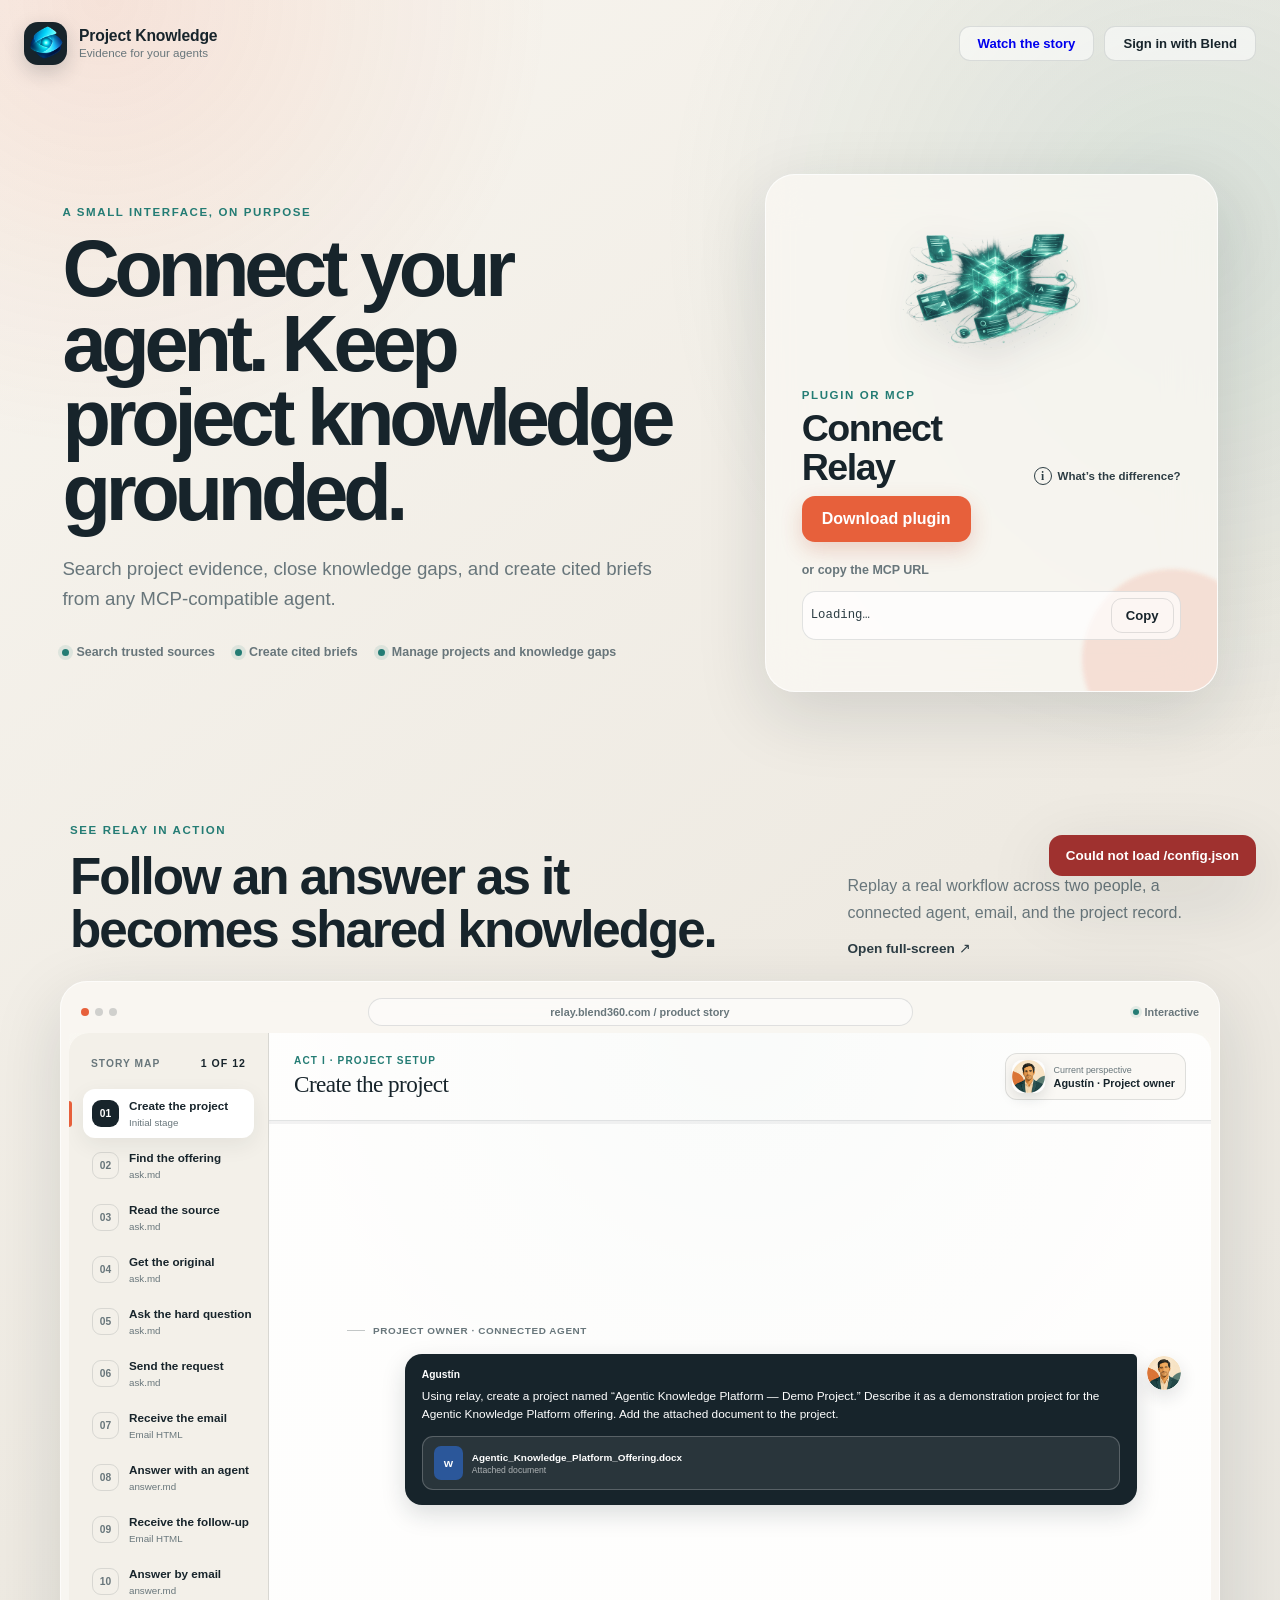
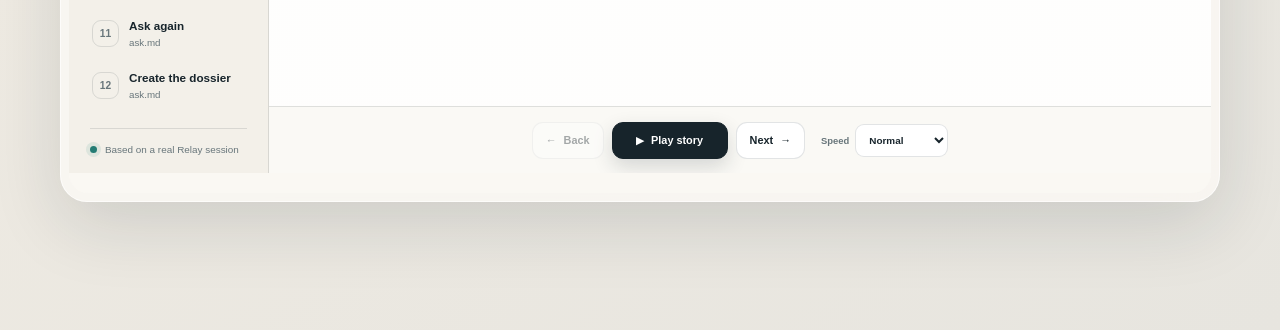
==== commit 4d89c831: "Add interactive Relay product story" ====
--- a/frontend/index.html
+++ b/frontend/index.html
@@ -4,7 +4,7 @@
     <meta charset="utf-8" />
     <meta name="viewport" content="width=device-width, initial-scale=1" />
     <meta name="color-scheme" content="light" />
-    <title>Blend Project Knowledge</title>
+    <title>Relay</title>
     <link rel="icon" type="image/png" href="assets/icon-mark.png" />
     <link rel="apple-touch-icon" href="assets/icon-mark.png" />
     <link rel="stylesheet" href="styles.css" />
@@ -19,7 +19,7 @@
 
     <main class="shell">
       <header class="topbar">
-        <a class="brand" href="/" aria-label="Blend Project Knowledge home">
+        <a class="brand" href="/" aria-label="Relay home">
           <span class="brand-mark" aria-hidden="true">
             <img src="assets/icon-mark.png" alt="" />
           </span>
@@ -29,6 +29,9 @@
           </span>
         </a>
         <div class="topbar-actions">
+          <a class="button button-glass button-small watch-story-link" href="demo.html">
+            Watch the story
+          </a>
           <button id="login-button" class="button button-glass button-small" type="button">
             Sign in with Blend
           </button>
@@ -86,7 +89,7 @@
             <a
               id="download-plugin"
               class="button button-primary plugin-download"
-              href="downloads/blend-project-knowledge-bundle.zip"
+              href="downloads/relay-bundle.zip"
               download
             >
               Download plugin
@@ -101,6 +104,34 @@
           </div>
         </article>
 
+        <section class="demo-showcase" aria-labelledby="demo-showcase-title">
+          <header class="demo-showcase-heading">
+            <div>
+              <p class="eyebrow">See Relay in action</p>
+              <h2 id="demo-showcase-title">Follow an answer as it becomes shared knowledge.</h2>
+            </div>
+            <div class="demo-showcase-intro">
+              <p>
+                Replay a real workflow across two people, a connected agent,
+                email, and the project record.
+              </p>
+              <a class="text-link" href="demo.html">Open full-screen ↗</a>
+            </div>
+          </header>
+
+          <div class="demo-browser panel">
+            <div class="demo-browser-toolbar" aria-hidden="true">
+              <span class="browser-dots"><i></i><i></i><i></i></span>
+              <span class="browser-address">relay.blend360.com / product story</span>
+              <span class="browser-status"><i></i> Interactive</span>
+            </div>
+            <iframe
+              src="demo.html?embed=1"
+              title="Interactive Relay product story"
+              loading="lazy"
+            ></iframe>
+          </div>
+        </section>
       </section>
 
       <div
--- a/frontend/styles.css
+++ b/frontend/styles.css
@@ -3,18 +3,22 @@
   font-family:
     Inter, ui-sans-serif, -apple-system, BlinkMacSystemFont, "Segoe UI",
     sans-serif;
-  color: #102b38;
-  background: #eaf6f9;
+  color: #17242b;
+  background: #eeeae2;
   font-synthesis: none;
-  --ink: #102b38;
-  --muted: #56717c;
-  --line: rgba(8, 82, 109, 0.15);
-  --cyan: #079bc4;
-  --cyan-dark: #075f7e;
-  --ice: #bdf4ff;
-  --cream: #f8fdfe;
+  --ink: #17242b;
+  --ink-soft: #2d3d44;
+  --muted: #68767b;
+  --line: rgba(23, 36, 43, 0.12);
+  --coral: #e7603b;
+  --coral-dark: #bb4325;
+  --coral-soft: #fff0e9;
+  --teal: #247c74;
+  --teal-soft: #eaf5f2;
+  --paper: #faf8f3;
+  --warm: #eeeae2;
   --danger: #9f312f;
-  --shadow: 0 22px 70px rgba(9, 75, 96, 0.14);
+  --shadow: 0 22px 70px rgba(23, 36, 43, 0.14);
 }
 
 * {
@@ -24,7 +28,7 @@
 html {
   min-width: 320px;
   min-height: 100%;
-  background: #eaf6f9;
+  background: var(--warm);
 }
 
 body {
@@ -32,9 +36,9 @@
   margin: 0;
   overflow-x: hidden;
   background:
-    radial-gradient(circle at 12% 3%, rgba(51, 213, 244, 0.25), transparent 27rem),
-    radial-gradient(circle at 93% 16%, rgba(9, 137, 183, 0.2), transparent 32rem),
-    linear-gradient(150deg, #f8fcfd 0%, #eaf6f9 52%, #dff0f5 100%);
+    radial-gradient(circle at 8% 0%, rgba(231, 96, 59, 0.12), transparent 28rem),
+    radial-gradient(circle at 93% 12%, rgba(36, 124, 116, 0.13), transparent 33rem),
+    linear-gradient(145deg, #f8f5ef 0%, #eeeae2 55%, #e7e5df 100%);
 }
 
 button,
@@ -76,7 +80,7 @@
   left: -10rem;
   width: 42rem;
   height: 42rem;
-  background: rgba(45, 211, 242, 0.24);
+  background: rgba(231, 96, 59, 0.14);
 }
 
 .ambient-two {
@@ -84,13 +88,14 @@
   bottom: -20rem;
   width: 52rem;
   height: 52rem;
-  background: rgba(7, 112, 149, 0.17);
+  background: rgba(36, 124, 116, 0.15);
 }
 
 .background-art {
   position: absolute;
   object-fit: contain;
-  opacity: 0.16;
+  filter: grayscale(1);
+  opacity: 0.08;
 }
 
 .art-one {
@@ -136,8 +141,8 @@
   overflow: hidden;
   place-items: center;
   border-radius: 14px;
-  background: #063c53;
-  box-shadow: 0 7px 20px rgba(5, 87, 116, 0.24);
+  background: var(--ink);
+  box-shadow: 0 7px 20px rgba(23, 36, 43, 0.2);
 }
 
 .brand-mark img {
@@ -184,8 +189,8 @@
 }
 
 .panel {
-  border: 1px solid rgba(255, 255, 255, 0.68);
-  background: rgba(248, 253, 254, 0.78);
+  border: 1px solid rgba(255, 255, 255, 0.7);
+  background: rgba(250, 248, 243, 0.8);
   box-shadow: var(--shadow);
   backdrop-filter: blur(24px);
   -webkit-backdrop-filter: blur(24px);
@@ -215,19 +220,19 @@
 .text-link:focus-visible,
 select:focus-visible,
 .drop-zone:focus-within {
-  outline: 3px solid rgba(7, 155, 196, 0.26);
+  outline: 3px solid rgba(231, 96, 59, 0.28);
   outline-offset: 3px;
 }
 
 .button-primary {
   padding: 0 20px;
   color: white;
-  background: var(--cyan-dark);
-  box-shadow: 0 8px 21px rgba(5, 91, 121, 0.24);
+  background: var(--coral);
+  box-shadow: 0 8px 21px rgba(187, 67, 37, 0.22);
 }
 
 .button-primary:hover {
-  background: #044d69;
+  background: var(--coral-dark);
 }
 
 .button-glass {
@@ -271,8 +276,8 @@
   width: 34px;
   height: 34px;
   margin: 0 auto 20px;
-  border: 3px solid rgba(7, 155, 196, 0.18);
-  border-top-color: var(--cyan);
+  border: 3px solid rgba(231, 96, 59, 0.18);
+  border-top-color: var(--coral);
   border-radius: 50%;
   animation: spin 800ms linear infinite;
 }
@@ -355,7 +360,7 @@
 
 .eyebrow {
   margin: 0 0 14px;
-  color: var(--cyan);
+  color: var(--teal);
   font-size: 0.72rem;
   font-weight: 800;
   letter-spacing: 0.14em;
@@ -423,8 +428,8 @@
   width: 7px;
   height: 7px;
   border-radius: 50%;
-  background: #12acd1;
-  box-shadow: 0 0 0 4px rgba(18, 172, 209, 0.13);
+  background: var(--teal);
+  box-shadow: 0 0 0 4px rgba(36, 124, 116, 0.11);
 }
 
 .connection-card {
@@ -442,7 +447,7 @@
   height: 180px;
   content: "";
   border-radius: 50%;
-  background: rgba(86, 224, 247, 0.24);
+  background: rgba(231, 96, 59, 0.14);
   filter: blur(2px);
 }
 
@@ -457,7 +462,8 @@
   height: 185px;
   margin: -17px auto 10px;
   object-fit: contain;
-  filter: drop-shadow(0 16px 22px rgba(5, 75, 99, 0.18));
+  filter: hue-rotate(-24deg) saturate(0.62)
+    drop-shadow(0 16px 22px rgba(23, 36, 43, 0.15));
 }
 
 .connection-card h2 {
@@ -486,7 +492,7 @@
   padding: 0 0 3px;
   border: 0;
   cursor: pointer;
-  color: var(--cyan-dark);
+  color: var(--ink-soft);
   background: transparent;
   font-size: 0.72rem;
   font-weight: 800;
@@ -531,7 +537,7 @@
   flex: 1;
   border: 0;
   outline: 0;
-  color: var(--cyan-dark);
+  color: var(--ink-soft);
   background: transparent;
   font-family: ui-monospace, SFMono-Regular, Menlo, monospace;
   font-size: 0.77rem;
@@ -546,10 +552,111 @@
   padding: 0;
   border: 0;
   cursor: pointer;
-  color: var(--cyan-dark);
+  color: var(--ink-soft);
   background: transparent;
   font-size: 0.85rem;
   font-weight: 800;
+}
+
+.demo-showcase {
+  width: min(1160px, 100%);
+  margin: 16px auto 64px;
+}
+
+.demo-showcase-heading {
+  display: grid;
+  grid-template-columns: minmax(0, 1.2fr) minmax(280px, 0.62fr);
+  align-items: end;
+  gap: clamp(28px, 6vw, 76px);
+  margin-bottom: 24px;
+  padding: 0 10px;
+}
+
+.demo-showcase-heading h2 {
+  max-width: 690px;
+  margin-bottom: 0;
+  font-size: clamp(2rem, 4vw, 3.6rem);
+}
+
+.demo-showcase-intro p {
+  margin-bottom: 13px;
+  color: var(--muted);
+  line-height: 1.65;
+}
+
+.demo-showcase .text-link {
+  display: inline-flex;
+  text-decoration: none;
+}
+
+.demo-browser {
+  overflow: hidden;
+  padding: 8px;
+  border-radius: 27px;
+  background: rgba(250, 248, 243, 0.88);
+}
+
+.demo-browser-toolbar {
+  display: grid;
+  min-height: 43px;
+  grid-template-columns: 1fr minmax(200px, 2fr) 1fr;
+  align-items: center;
+  gap: 14px;
+  padding: 0 12px;
+  color: var(--muted);
+  font-size: 0.68rem;
+  font-weight: 700;
+}
+
+.browser-dots {
+  display: flex;
+  gap: 6px;
+}
+
+.browser-dots i {
+  width: 8px;
+  height: 8px;
+  border-radius: 50%;
+  background: rgba(23, 36, 43, 0.18);
+}
+
+.browser-dots i:first-child {
+  background: var(--coral);
+}
+
+.browser-address {
+  overflow: hidden;
+  padding: 7px 14px;
+  border: 1px solid var(--line);
+  border-radius: 999px;
+  background: rgba(255, 255, 255, 0.5);
+  text-align: center;
+  text-overflow: ellipsis;
+  white-space: nowrap;
+}
+
+.browser-status {
+  display: inline-flex;
+  align-items: center;
+  justify-content: flex-end;
+  gap: 6px;
+}
+
+.browser-status i {
+  width: 6px;
+  height: 6px;
+  border-radius: 50%;
+  background: var(--teal);
+  box-shadow: 0 0 0 3px rgba(36, 124, 116, 0.1);
+}
+
+.demo-browser iframe {
+  display: block;
+  width: 100%;
+  height: 760px;
+  border: 0;
+  border-radius: 20px;
+  background: var(--paper);
 }
 
 .upload-panel {
@@ -564,9 +671,9 @@
   gap: 3px 18px;
   margin-bottom: 18px;
   padding: 16px 18px;
-  border: 1px solid rgba(7, 155, 196, 0.17);
+  border: 1px solid rgba(36, 124, 116, 0.18);
   border-radius: 15px;
-  background: rgba(68, 218, 244, 0.1);
+  background: rgba(36, 124, 116, 0.08);
 }
 
 .project-context span {
@@ -589,7 +696,7 @@
 .project-context small {
   padding: 5px 9px;
   border-radius: 99px;
-  color: var(--cyan-dark);
+  color: var(--teal);
   background: rgba(255, 255, 255, 0.65);
   font-size: 0.68rem;
   font-weight: 800;
@@ -616,10 +723,10 @@
 .limit-badge {
   flex: 0 0 auto;
   padding: 8px 11px;
-  border: 1px solid rgba(7, 155, 196, 0.17);
+  border: 1px solid rgba(36, 124, 116, 0.18);
   border-radius: 99px;
-  color: var(--cyan-dark);
-  background: rgba(68, 218, 244, 0.16);
+  color: var(--teal);
+  background: rgba(36, 124, 116, 0.11);
   font-size: 0.72rem;
   font-weight: 800;
 }
@@ -648,7 +755,7 @@
   place-items: center;
   align-content: center;
   padding: 30px;
-  border: 2px dashed rgba(7, 155, 196, 0.28);
+  border: 2px dashed rgba(36, 124, 116, 0.3);
   border-radius: 22px;
   cursor: pointer;
   text-align: center;
@@ -661,8 +768,8 @@
 
 .drop-zone:hover,
 .drop-zone.dragging {
-  border-color: var(--cyan);
-  background: rgba(75, 220, 245, 0.12);
+  border-color: var(--teal);
+  background: rgba(36, 124, 116, 0.08);
   transform: translateY(-1px);
 }
 
@@ -688,7 +795,7 @@
   margin-bottom: 5px;
   border-radius: 50%;
   color: white !important;
-  background: var(--cyan);
+  background: var(--teal);
   font-size: 1.25rem;
 }
 
@@ -735,7 +842,7 @@
   height: 7px;
   overflow: hidden;
   border-radius: 99px;
-  background: rgba(7, 155, 196, 0.12);
+  background: rgba(36, 124, 116, 0.12);
 }
 
 .progress i {
@@ -743,7 +850,7 @@
   width: 0;
   height: 100%;
   border-radius: inherit;
-  background: linear-gradient(90deg, var(--cyan-dark), #18bde0);
+  background: linear-gradient(90deg, var(--teal), var(--coral));
   transition: width 220ms ease;
 }
 
@@ -766,7 +873,7 @@
   overflow-y: auto;
   place-items: center;
   padding: 28px;
-  background: rgba(5, 29, 39, 0.56);
+  background: rgba(12, 22, 26, 0.68);
   backdrop-filter: blur(12px);
 }
 
@@ -822,7 +929,7 @@
   padding: 13px 17px;
   border-radius: 13px;
   color: white;
-  background: var(--cyan-dark);
+  background: var(--ink);
   box-shadow: var(--shadow);
   font-size: 0.84rem;
   font-weight: 700;
@@ -852,6 +959,11 @@
   .connection-card {
     max-width: 650px;
   }
+
+  .demo-showcase-heading {
+    grid-template-columns: 1fr;
+    gap: 14px;
+  }
 }
 
 @media (max-width: 640px) {
@@ -864,6 +976,10 @@
   }
 
   .brand small {
+    display: none;
+  }
+
+  .watch-story-link {
     display: none;
   }
 
@@ -910,6 +1026,35 @@
 
   .plugin-download {
     width: 100%;
+  }
+
+  .demo-showcase {
+    margin-top: 38px;
+  }
+
+  .demo-showcase-heading {
+    padding: 0;
+  }
+
+  .demo-browser {
+    margin-right: -7px;
+    margin-left: -7px;
+    padding: 5px;
+    border-radius: 20px;
+  }
+
+  .demo-browser-toolbar {
+    grid-template-columns: auto minmax(0, 1fr);
+  }
+
+  .browser-status {
+    display: none;
+  }
+
+  .demo-browser iframe {
+    height: 700px;
+    min-height: 0;
+    border-radius: 16px;
   }
 
   .upload-row {
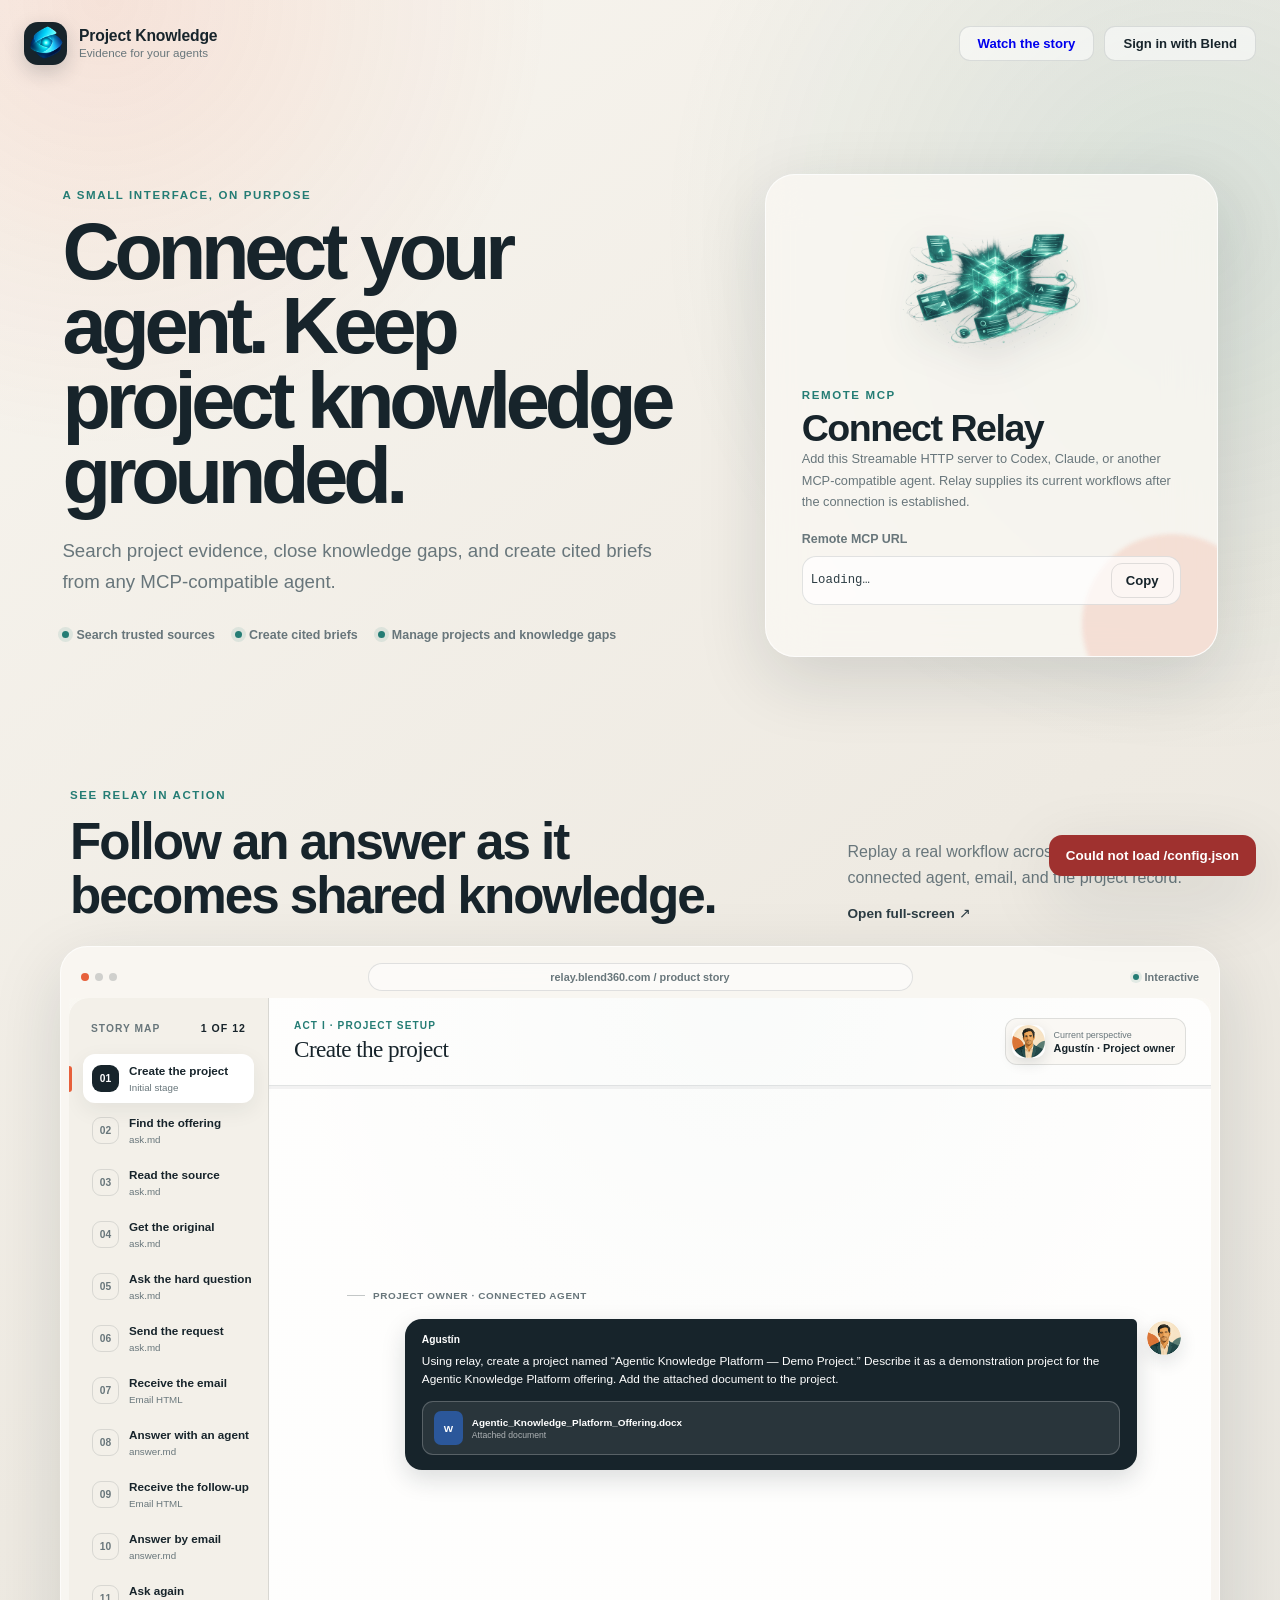
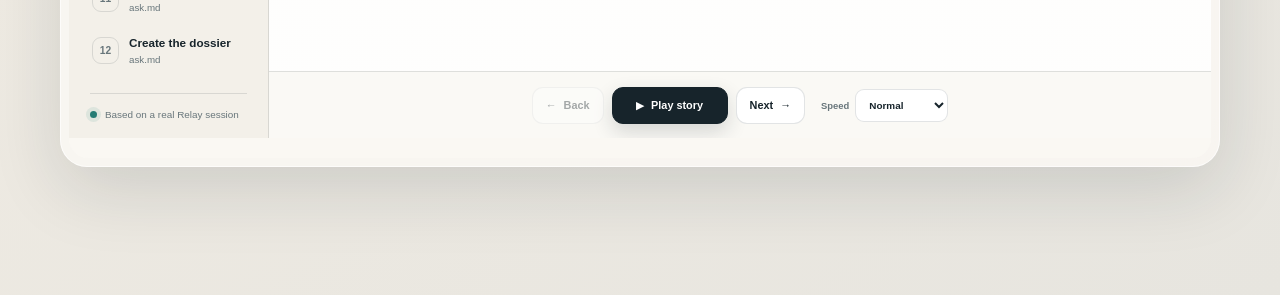
==== commit 9ca332c0: "Make Relay workflows MCP-native" ====
--- a/frontend/index.html
+++ b/frontend/index.html
@@ -78,23 +78,16 @@
             <img src="assets/knowledge-hub.png" alt="" />
             <div class="connection-heading">
               <div>
-                <p class="eyebrow">Plugin or MCP</p>
+                <p class="eyebrow">Remote MCP</p>
                 <h2>Connect Relay</h2>
               </div>
-              <button id="open-connection-info" class="info-link" type="button">
-                <span aria-hidden="true">i</span>
-                What’s the difference?
-              </button>
             </div>
-            <a
-              id="download-plugin"
-              class="button button-primary plugin-download"
-              href="downloads/relay-bundle.zip"
-              download
-            >
-              Download plugin
-            </a>
-            <p class="connection-or">or copy the MCP URL</p>
+            <p class="connection-note">
+              Add this Streamable HTTP server to Codex, Claude, or another
+              MCP-compatible agent. Relay supplies its current workflows after
+              the connection is established.
+            </p>
+            <label class="connection-label" for="mcp-url">Remote MCP URL</label>
             <div class="connection-url">
               <input id="mcp-url" aria-label="Remote MCP URL" readonly value="Loading…" />
               <button id="copy-mcp-url" class="button button-quiet button-small" type="button">
@@ -134,43 +127,6 @@
         </section>
       </section>
 
-      <div
-        id="connection-info-modal"
-        class="modal-backdrop hidden"
-        role="dialog"
-        aria-modal="true"
-        aria-labelledby="connection-info-title"
-      >
-        <section class="connection-explainer panel">
-          <button
-            id="close-connection-info"
-            class="modal-close"
-            type="button"
-            aria-label="Close"
-          >
-            ×
-          </button>
-          <p class="eyebrow">Connection options</p>
-          <h2 id="connection-info-title">Same knowledge, different guidance.</h2>
-          <div class="explainer-options">
-            <article>
-              <strong>Plugin</strong>
-              <p>
-                MCP tools plus Relay skills for project operations and cited
-                briefs. Best for Codex or Claude.
-              </p>
-            </article>
-            <article>
-              <strong>MCP only</strong>
-              <p>
-                The same tools without Relay’s workflow guidance. Works with
-                any Streamable HTTP MCP client.
-              </p>
-            </article>
-          </div>
-        </section>
-      </div>
-
       <div id="toast" class="toast hidden" role="status" aria-live="polite"></div>
     </main>
 
--- a/frontend/styles.css
+++ b/frontend/styles.css
@@ -485,31 +485,6 @@
   margin-bottom: 0;
 }
 
-.info-link {
-  display: inline-flex;
-  align-items: center;
-  gap: 6px;
-  padding: 0 0 3px;
-  border: 0;
-  cursor: pointer;
-  color: var(--ink-soft);
-  background: transparent;
-  font-size: 0.72rem;
-  font-weight: 800;
-  white-space: nowrap;
-}
-
-.info-link span {
-  display: grid;
-  width: 18px;
-  height: 18px;
-  place-items: center;
-  border: 1px solid currentColor;
-  border-radius: 50%;
-  font-family: Georgia, serif;
-  font-size: 0.72rem;
-}
-
 .connection-url {
   display: flex;
   gap: 8px;
@@ -520,13 +495,9 @@
   background: rgba(255, 255, 255, 0.72);
 }
 
-.plugin-download {
-  min-height: 46px;
-  margin-top: 8px;
-}
-
-.connection-or {
-  margin: 18px 0 0;
+.connection-label {
+  display: block;
+  margin: 20px 0 0;
   color: var(--muted);
   font-size: 0.78rem;
   font-weight: 700;
@@ -861,65 +832,6 @@
   background: rgba(255, 255, 255, 0.36);
 }
 
-.modal-open {
-  overflow: hidden;
-}
-
-.modal-backdrop {
-  position: fixed;
-  z-index: 20;
-  inset: 0;
-  display: grid;
-  overflow-y: auto;
-  place-items: center;
-  padding: 28px;
-  background: rgba(12, 22, 26, 0.68);
-  backdrop-filter: blur(12px);
-}
-
-.connection-explainer {
-  position: relative;
-  width: min(620px, 100%);
-  padding: clamp(28px, 5vw, 46px);
-  border-radius: 28px;
-}
-
-.modal-close {
-  position: absolute;
-  top: 15px;
-  right: 15px;
-  display: grid;
-  width: 36px;
-  height: 36px;
-  place-items: center;
-  border: 1px solid var(--line);
-  border-radius: 50%;
-  cursor: pointer;
-  background: rgba(255, 255, 255, 0.72);
-  font-size: 1.2rem;
-}
-
-.explainer-options {
-  display: grid;
-  grid-template-columns: repeat(2, minmax(0, 1fr));
-  gap: 12px;
-  margin-top: 24px;
-}
-
-.explainer-options article {
-  padding: 19px;
-  border: 1px solid var(--line);
-  border-radius: 16px;
-  background: rgba(255, 255, 255, 0.52);
-}
-
-.explainer-options p {
-  margin: 7px 0 0;
-  color: var(--muted);
-  font-size: 0.84rem;
-  line-height: 1.55;
-}
-
 .toast {
   position: fixed;
   z-index: 30;
@@ -1024,10 +936,6 @@
     flex-direction: column;
   }
 
-  .plugin-download {
-    width: 100%;
-  }
-
   .demo-showcase {
     margin-top: 38px;
   }
@@ -1063,15 +971,6 @@
 
   .notice {
     display: grid;
-  }
-
-  .modal-backdrop {
-    align-items: start;
-    padding: 14px;
-  }
-
-  .explainer-options {
-    grid-template-columns: 1fr;
   }
 
 }
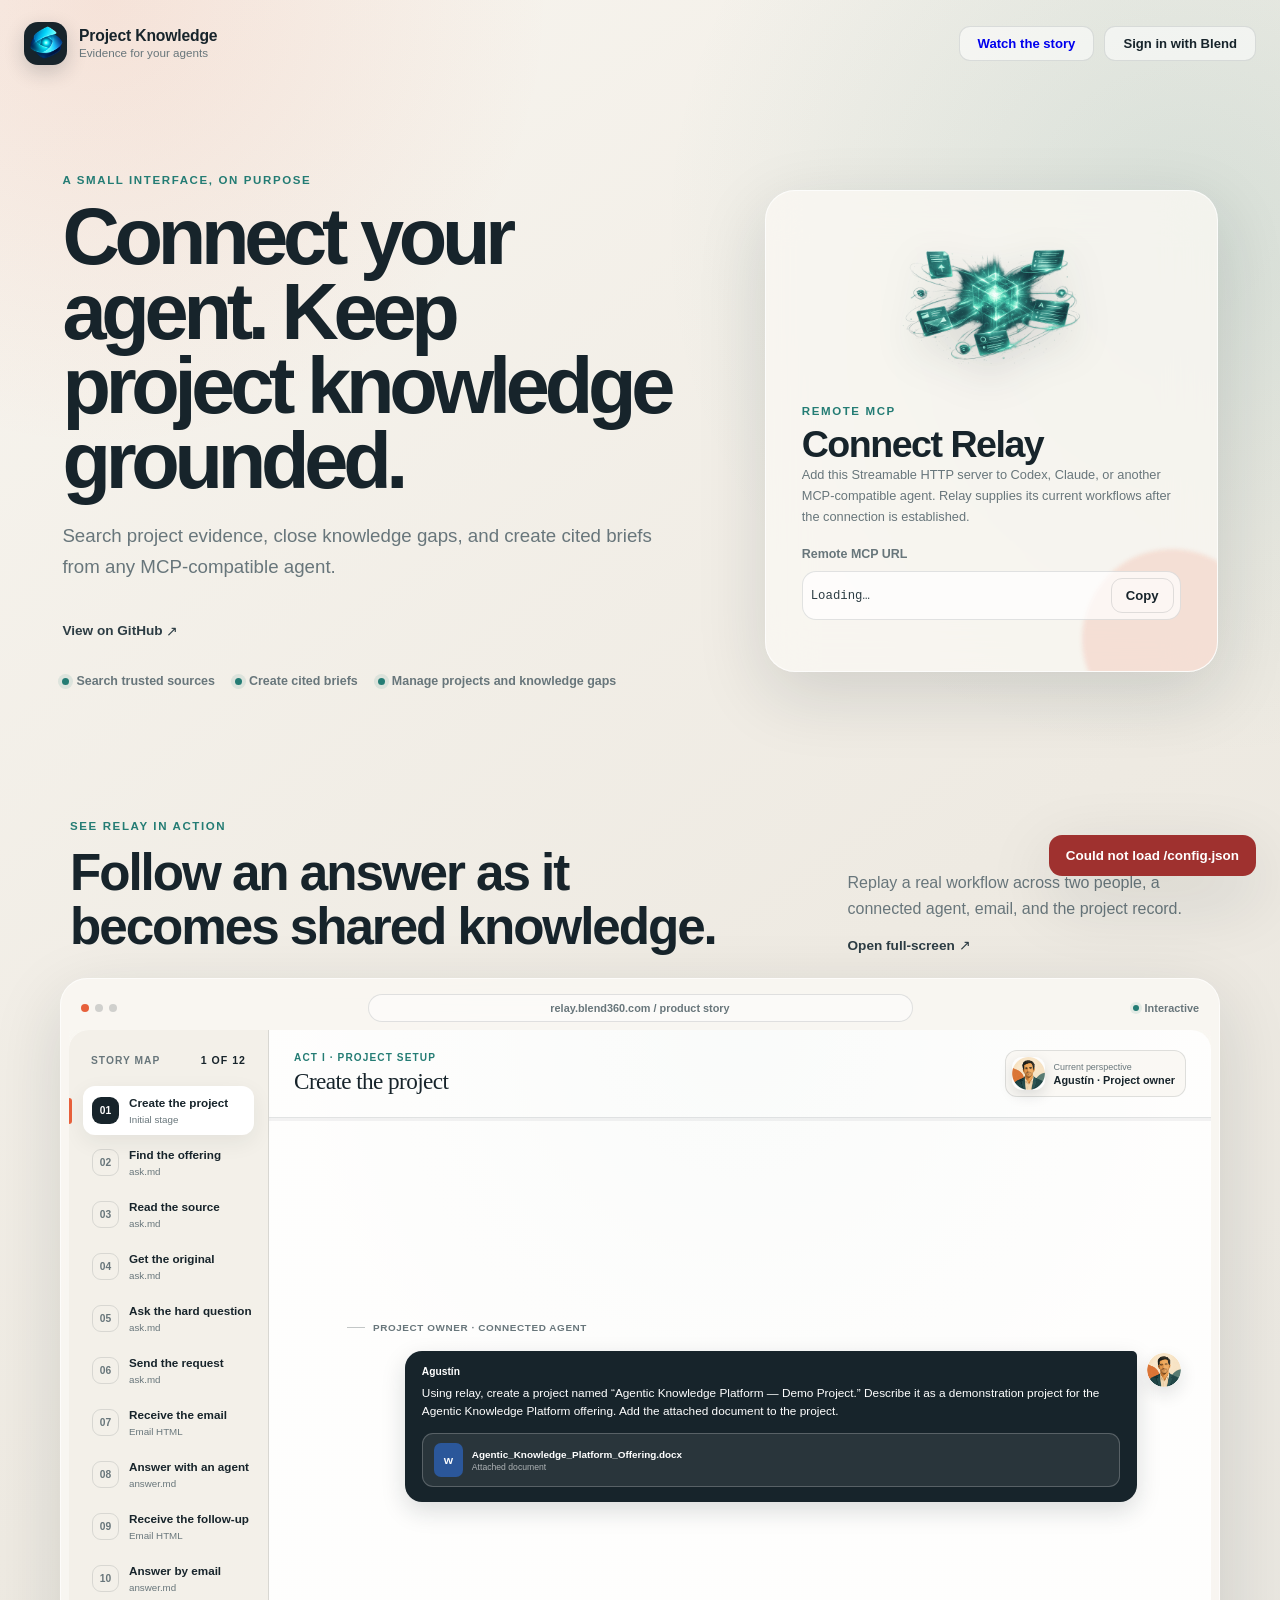
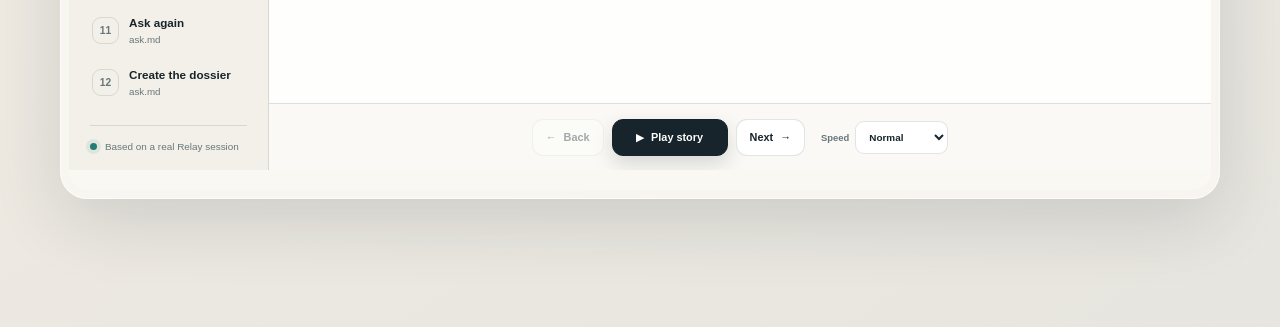
==== commit 55e5ea51: "Link the Relay homepage to its GitHub repository" ====
--- a/frontend/index.html
+++ b/frontend/index.html
@@ -67,6 +67,14 @@
               Search project evidence, close knowledge gaps, and create cited
               briefs from any MCP-compatible agent.
             </p>
+            <a
+              class="button button-small text-link"
+              href="https://github.com/EssenceSentry/relay"
+              target="_blank"
+              rel="noopener noreferrer"
+            >
+              View on GitHub<span aria-hidden="true">&nbsp;↗</span>
+            </a>
             <div class="hero-proof">
               <span><i></i> Search trusted sources</span>
               <span><i></i> Create cited briefs</span>
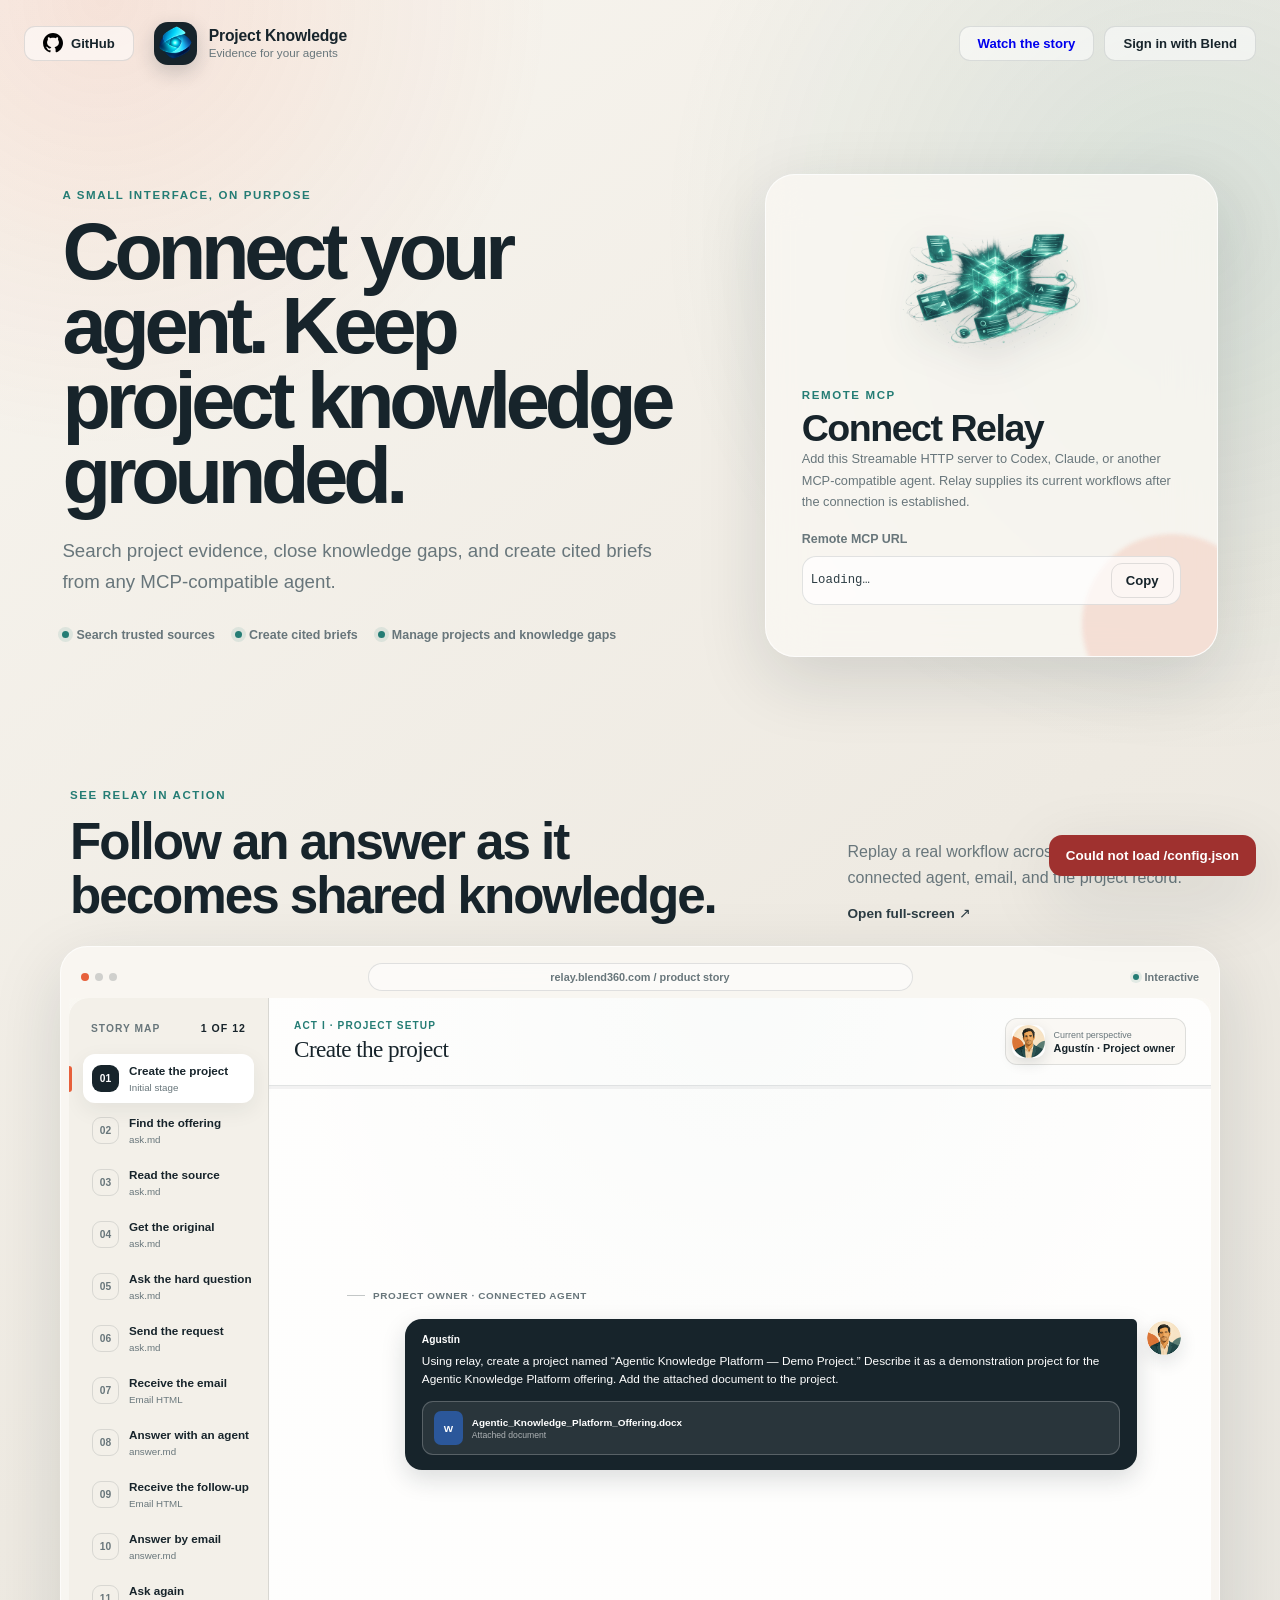
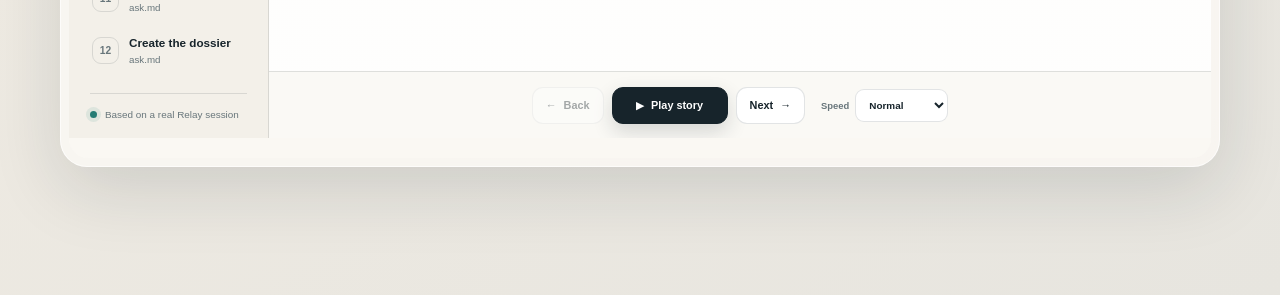
==== commit cbd7a4c6: "Move the GitHub link into the upper-left header" ====
--- a/frontend/index.html
+++ b/frontend/index.html
@@ -18,16 +18,28 @@
     </div>
 
     <main class="shell">
-      <header class="topbar">
-        <a class="brand" href="/" aria-label="Relay home">
-          <span class="brand-mark" aria-hidden="true">
-            <img src="assets/icon-mark.png" alt="" />
-          </span>
-          <span>
-            <strong>Project Knowledge</strong>
-            <small>Evidence for your agents</small>
-          </span>
-        </a>
+      <header class="topbar landing-topbar">
+        <div class="topbar-left">
+          <a
+            class="button button-glass button-small github-link"
+            href="https://github.com/EssenceSentry/relay"
+            target="_blank"
+            rel="noopener noreferrer"
+            aria-label="View Relay on GitHub"
+          >
+            <img src="assets/github.svg" alt="" width="20" height="20" />
+            <span class="github-label">GitHub</span>
+          </a>
+          <a class="brand" href="/" aria-label="Relay home">
+            <span class="brand-mark" aria-hidden="true">
+              <img src="assets/icon-mark.png" alt="" />
+            </span>
+            <span>
+              <strong>Project Knowledge</strong>
+              <small>Evidence for your agents</small>
+            </span>
+          </a>
+        </div>
         <div class="topbar-actions">
           <a class="button button-glass button-small watch-story-link" href="demo.html">
             Watch the story
@@ -67,14 +79,6 @@
               Search project evidence, close knowledge gaps, and create cited
               briefs from any MCP-compatible agent.
             </p>
-            <a
-              class="button button-small text-link"
-              href="https://github.com/EssenceSentry/relay"
-              target="_blank"
-              rel="noopener noreferrer"
-            >
-              View on GitHub<span aria-hidden="true">&nbsp;↗</span>
-            </a>
             <div class="hero-proof">
               <span><i></i> Search trusted sources</span>
               <span><i></i> Create cited briefs</span>
--- a/frontend/styles.css
+++ b/frontend/styles.css
@@ -126,6 +126,18 @@
   gap: 24px;
 }
 
+.topbar-left {
+  display: flex;
+  align-items: center;
+  gap: 20px;
+}
+
+.github-link {
+  flex-shrink: 0;
+  gap: 8px;
+  color: var(--ink);
+}
+
 .brand {
   display: inline-flex;
   align-items: center;
@@ -887,6 +899,20 @@
     min-height: 74px;
   }
 
+  .landing-topbar {
+    flex-wrap: wrap;
+    gap: 12px;
+    padding: 12px 0;
+  }
+
+  .landing-topbar .topbar-actions {
+    margin-left: auto;
+  }
+
+  .github-label {
+    display: none;
+  }
+
   .brand small {
     display: none;
   }
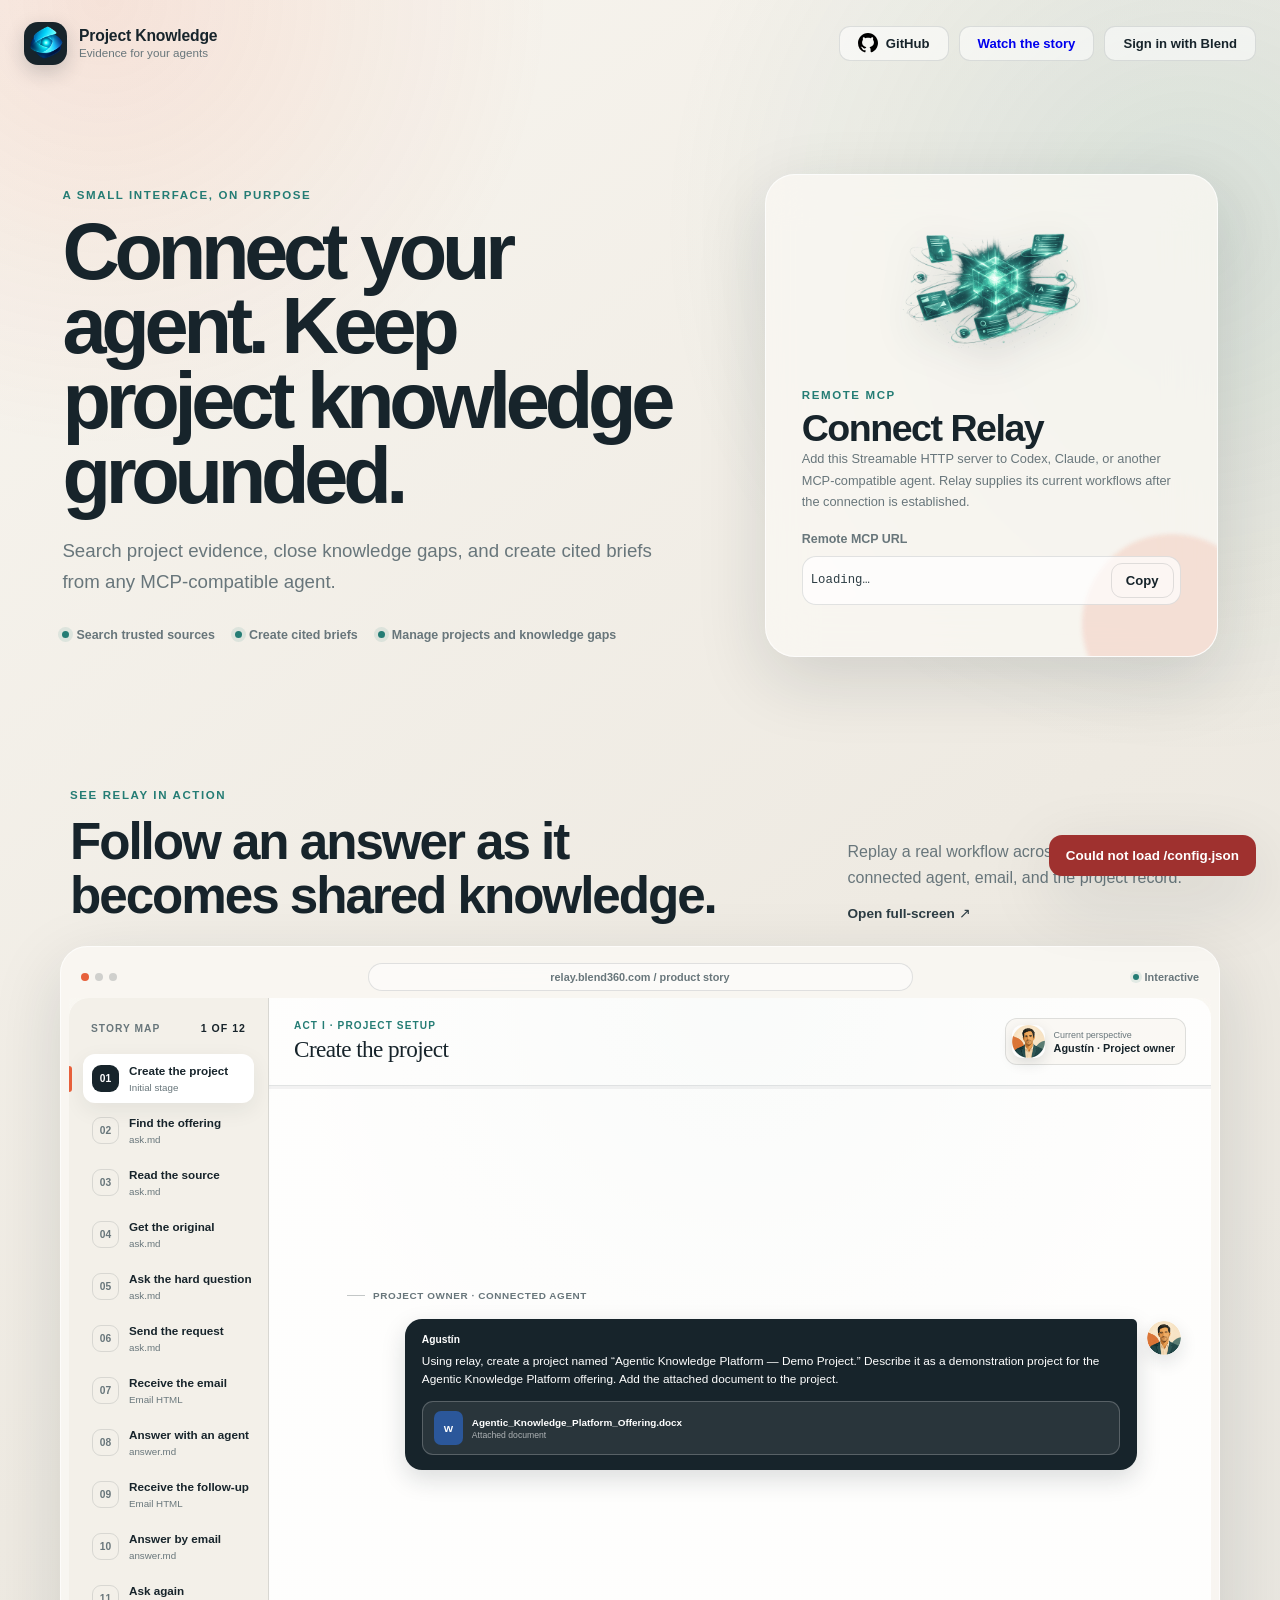
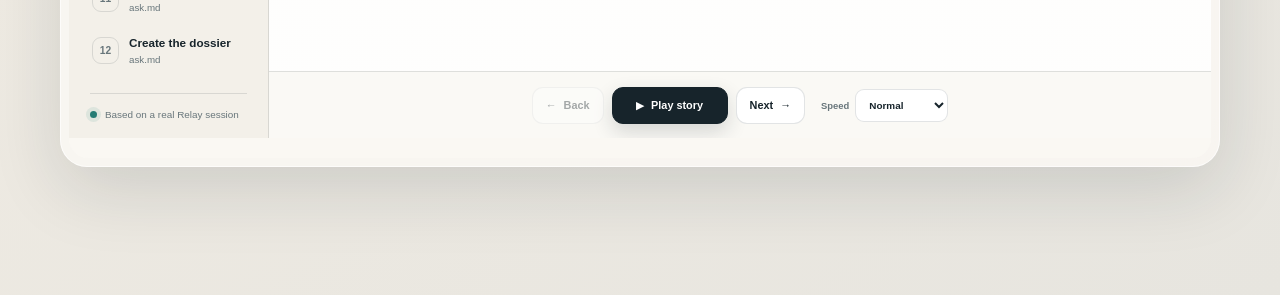
==== commit eb73b4d8: "Place the GitHub link with the right-hand header controls" ====
--- a/frontend/index.html
+++ b/frontend/index.html
@@ -19,7 +19,16 @@
 
     <main class="shell">
       <header class="topbar landing-topbar">
-        <div class="topbar-left">
+        <a class="brand" href="/" aria-label="Relay home">
+          <span class="brand-mark" aria-hidden="true">
+            <img src="assets/icon-mark.png" alt="" />
+          </span>
+          <span>
+            <strong>Project Knowledge</strong>
+            <small>Evidence for your agents</small>
+          </span>
+        </a>
+        <div class="topbar-actions">
           <a
             class="button button-glass button-small github-link"
             href="https://github.com/EssenceSentry/relay"
@@ -30,17 +39,6 @@
             <img src="assets/github.svg" alt="" width="20" height="20" />
             <span class="github-label">GitHub</span>
           </a>
-          <a class="brand" href="/" aria-label="Relay home">
-            <span class="brand-mark" aria-hidden="true">
-              <img src="assets/icon-mark.png" alt="" />
-            </span>
-            <span>
-              <strong>Project Knowledge</strong>
-              <small>Evidence for your agents</small>
-            </span>
-          </a>
-        </div>
-        <div class="topbar-actions">
           <a class="button button-glass button-small watch-story-link" href="demo.html">
             Watch the story
           </a>
--- a/frontend/styles.css
+++ b/frontend/styles.css
@@ -126,12 +126,6 @@
   gap: 24px;
 }
 
-.topbar-left {
-  display: flex;
-  align-items: center;
-  gap: 20px;
-}
-
 .github-link {
   flex-shrink: 0;
   gap: 8px;
